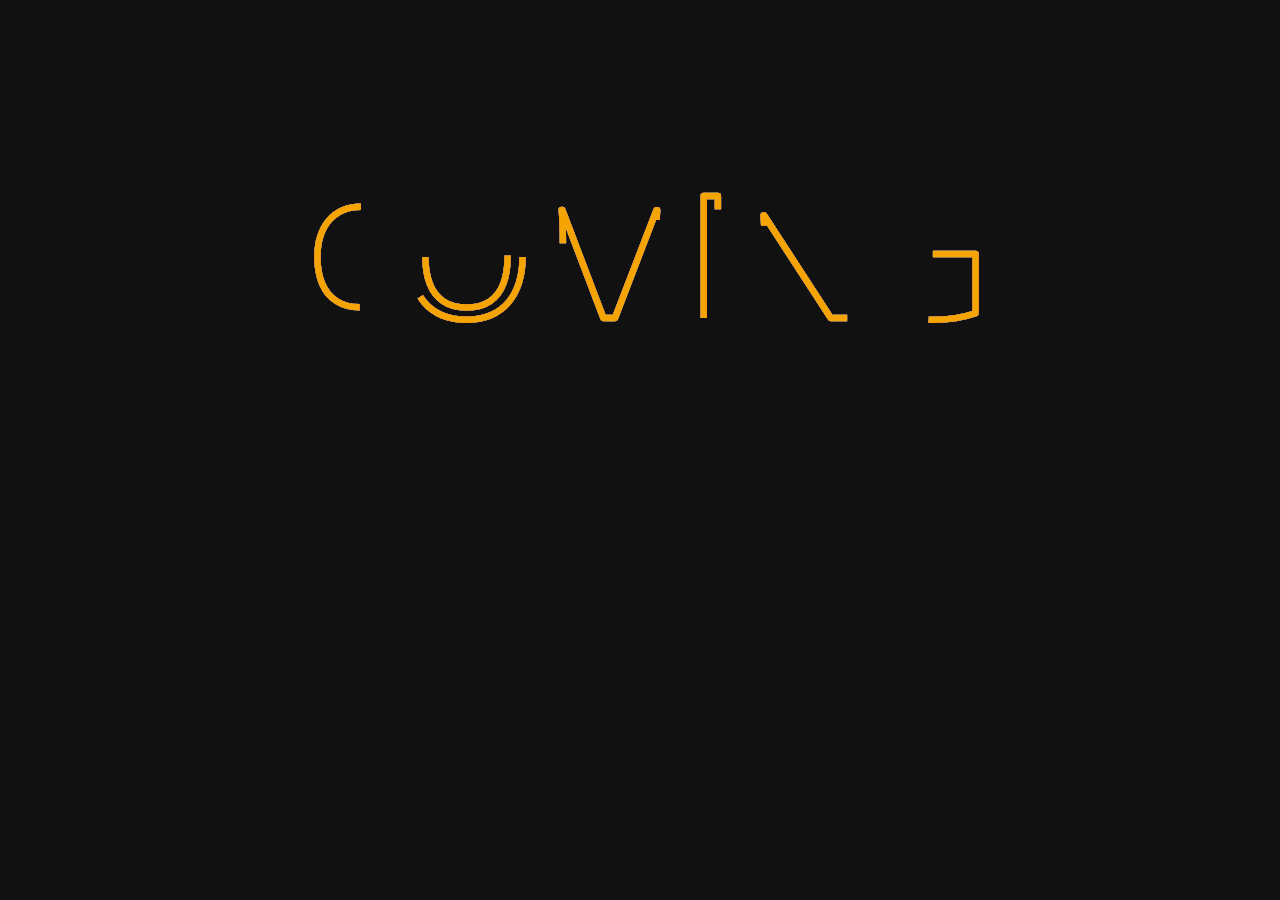
==== index.html @ 7a98ad31 "." ====
<!DOCTYPE html>
<html lang="en">

<head>
  <meta charset="UTF-8">
  <meta http-equiv="X-UA-Compatible" content="IE=edge">
  <meta name="viewport" content="width=device-width, initial-scale=1.0">
  <title>Mileage May Vary</title>
  <link rel="stylesheet" href="app.css">
</head>

<body>
  <svg viewBox="0 0 600 300">
    <!-- Symbol-->
    <symbol id="s-text">
      <text text-anchor="middle" x="50%" y="20%" dy=".35em">Coming</text>
    </symbol>
    <symbol id="s-text">
      <text text-anchor="middle" x="50%" y="20%" dy=".35em">Soon</text>
    </symbol>
    <!-- Duplicate symbols-->
    <use class="text" xlink:href="#s-text"></use>
    <use class="text" xlink:href="#s-text"></use>
    <use class="text" xlink:href="#s-text"></use>
    <use class="text" xlink:href="#s-text"></use>
    <use class="text" xlink:href="#s-text"></use>
  </svg>
</body>

</html>
---- app.css ----
/* Main styles */
@import url(https://fonts.googleapis.com/css?family=Open+Sans:800);
.text {
  fill: none;
  stroke-width: 3;
  stroke-linejoin: round;
  stroke-dasharray: 70 330;
  stroke-dashoffset: 0;
  -webkit-animation: stroke 6s infinite linear;
  animation: stroke 6s infinite linear;
}
.text:nth-child(5n+1) {
  stroke: #F2385A;
  -webkit-animation-delay: -1.2s;
  animation-delay: -1.2s;
}
.text:nth-child(5n+2) {
  stroke: #F5A503;
  -webkit-animation-delay: -2.4s;
  animation-delay: -2.4s;
}
.text:nth-child(5n+3) {
  stroke: #E9F1DF;
  -webkit-animation-delay: -3.6s;
  animation-delay: -3.6s;
}
.text:nth-child(5n+4) {
  stroke: #56D9CD;
  -webkit-animation-delay: -4.8s;
  animation-delay: -4.8s;
}
.text:nth-child(5n+5) {
  stroke: #3AA1BF;
  -webkit-animation-delay: -6s;
  animation-delay: -6s;
}

@-webkit-keyframes stroke {
  100% {
    stroke-dashoffset: -400;
  }
}
@keyframes stroke {
  100% {
    stroke-dashoffset: -400;
  }
}
/* Other styles */
html, body {
  height: 100%;
}

body {
  background: #111;
  background-size: 0.2em 100%;
  font: 5em/1 Open Sans, Impact;
  text-transform: uppercase;
  margin: 0;
}

svg {
  position: absolute;
  width: 100%;
  height: 100%;
}
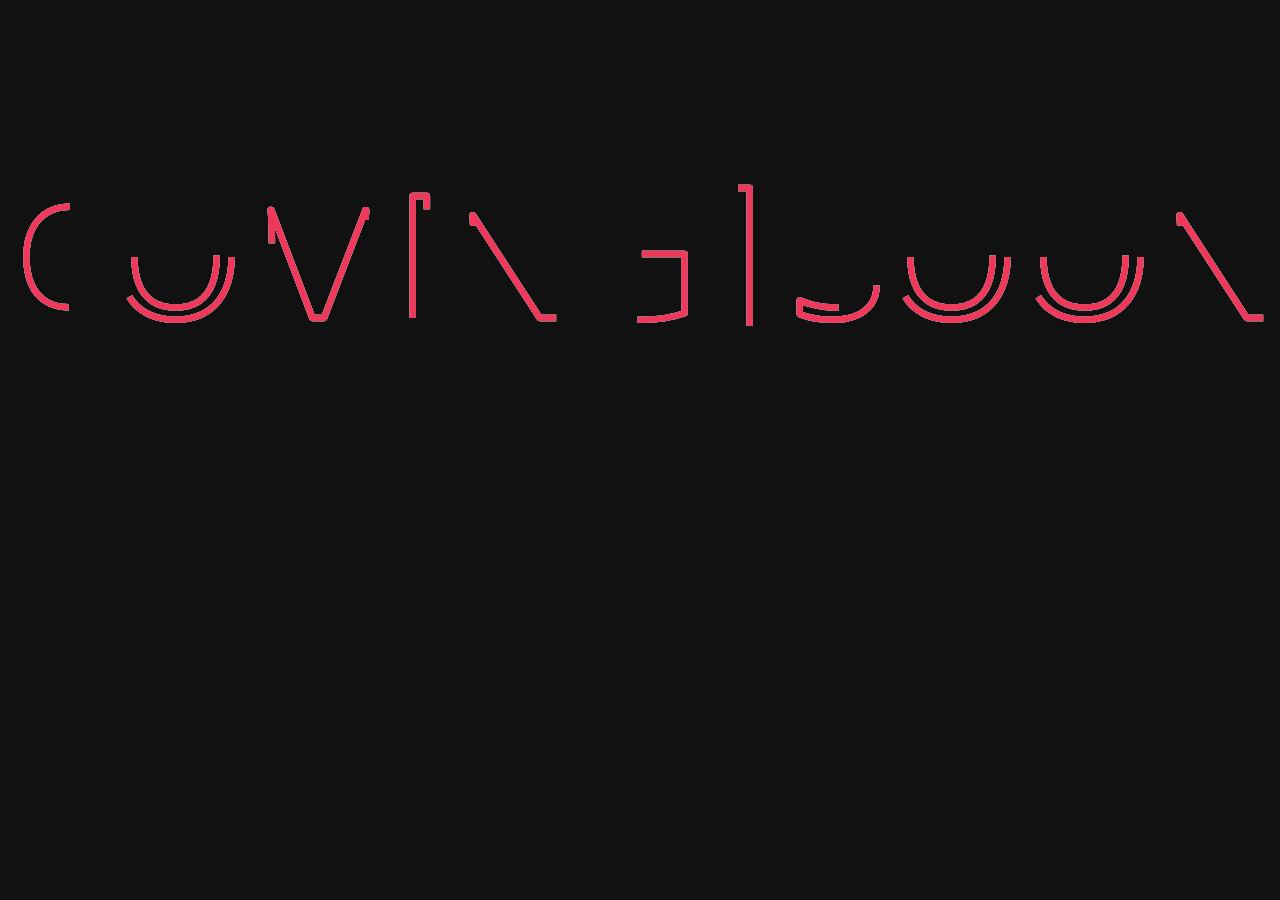
==== commit 340a5675: "." ====
--- a/index.html
+++ b/index.html
@@ -13,10 +13,7 @@
   <svg viewBox="0 0 600 300">
     <!-- Symbol-->
     <symbol id="s-text">
-      <text text-anchor="middle" x="50%" y="20%" dy=".35em">Coming</text>
-    </symbol>
-    <symbol id="s-text">
-      <text text-anchor="middle" x="50%" y="20%" dy=".35em">Soon</text>
+      <text text-anchor="middle" x="50%" y="20%" dy=".35em">Coming|Soon</text>
     </symbol>
     <!-- Duplicate symbols-->
     <use class="text" xlink:href="#s-text"></use>
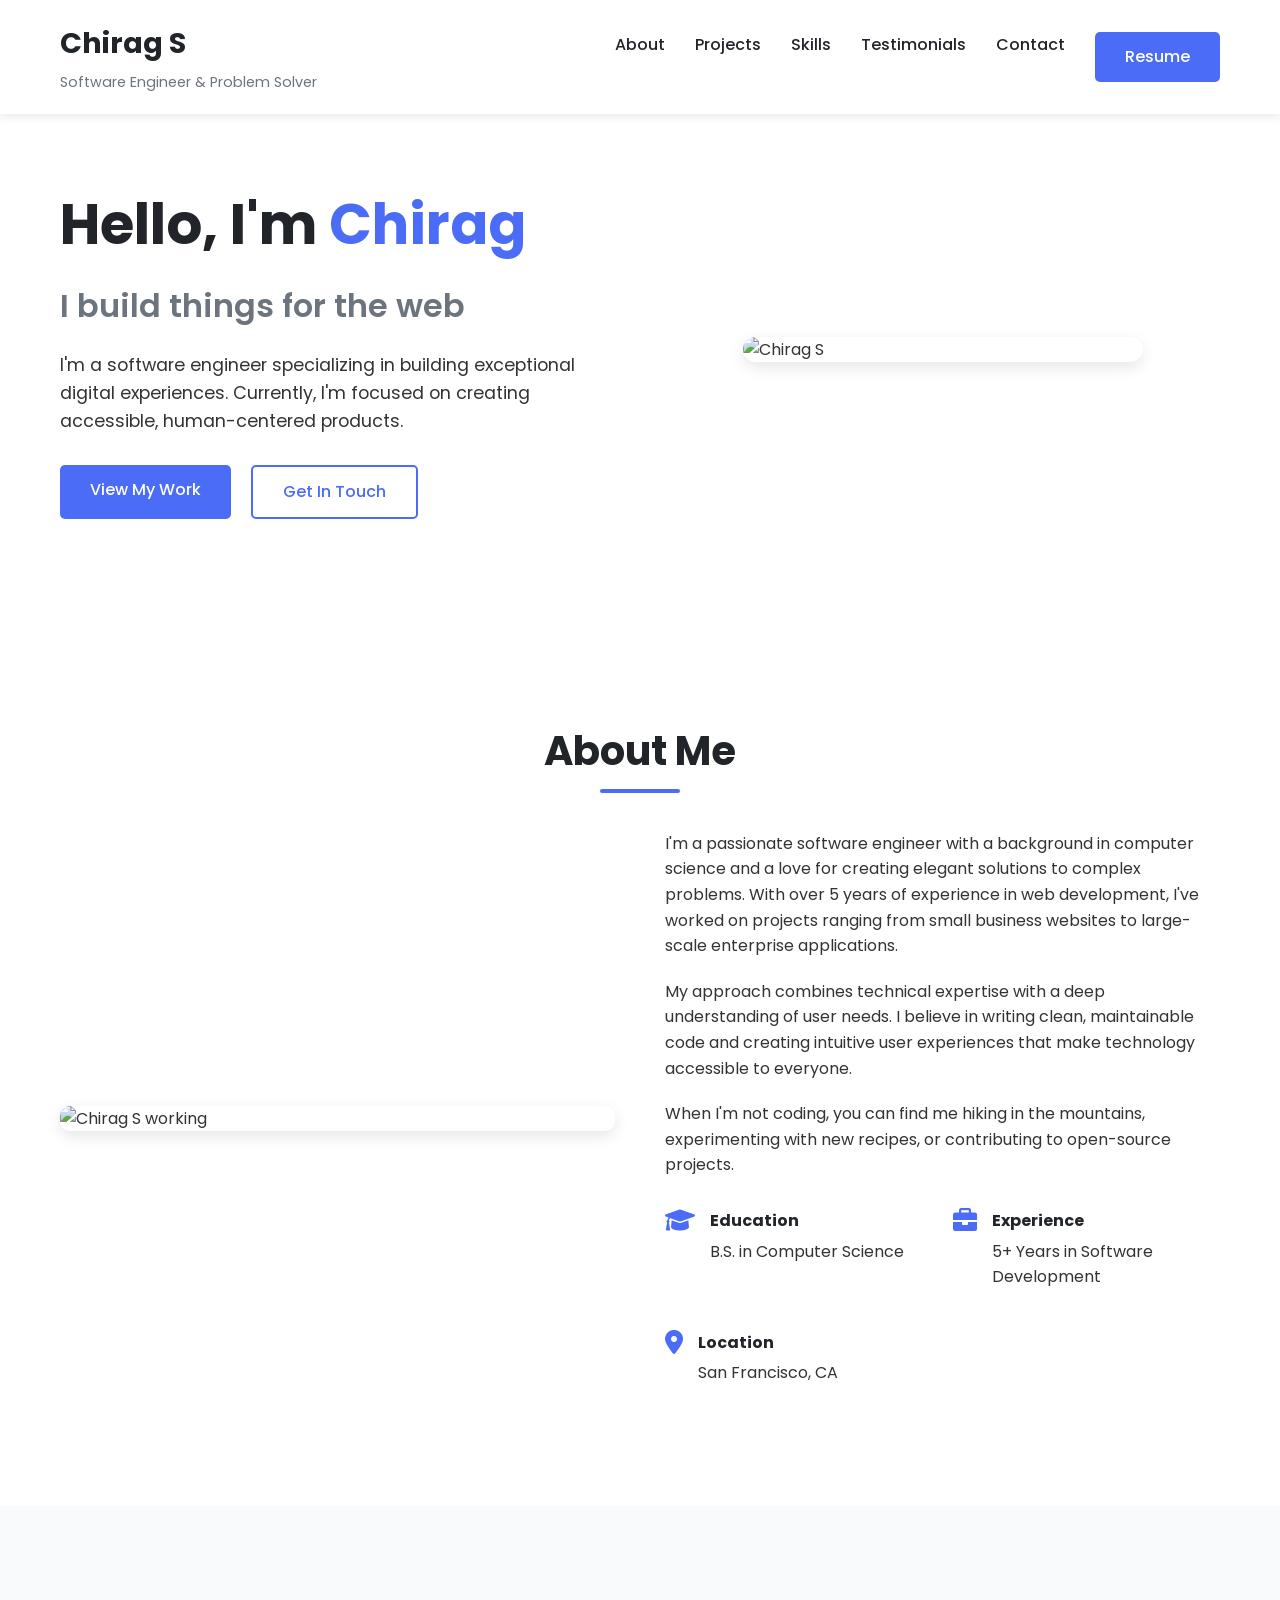
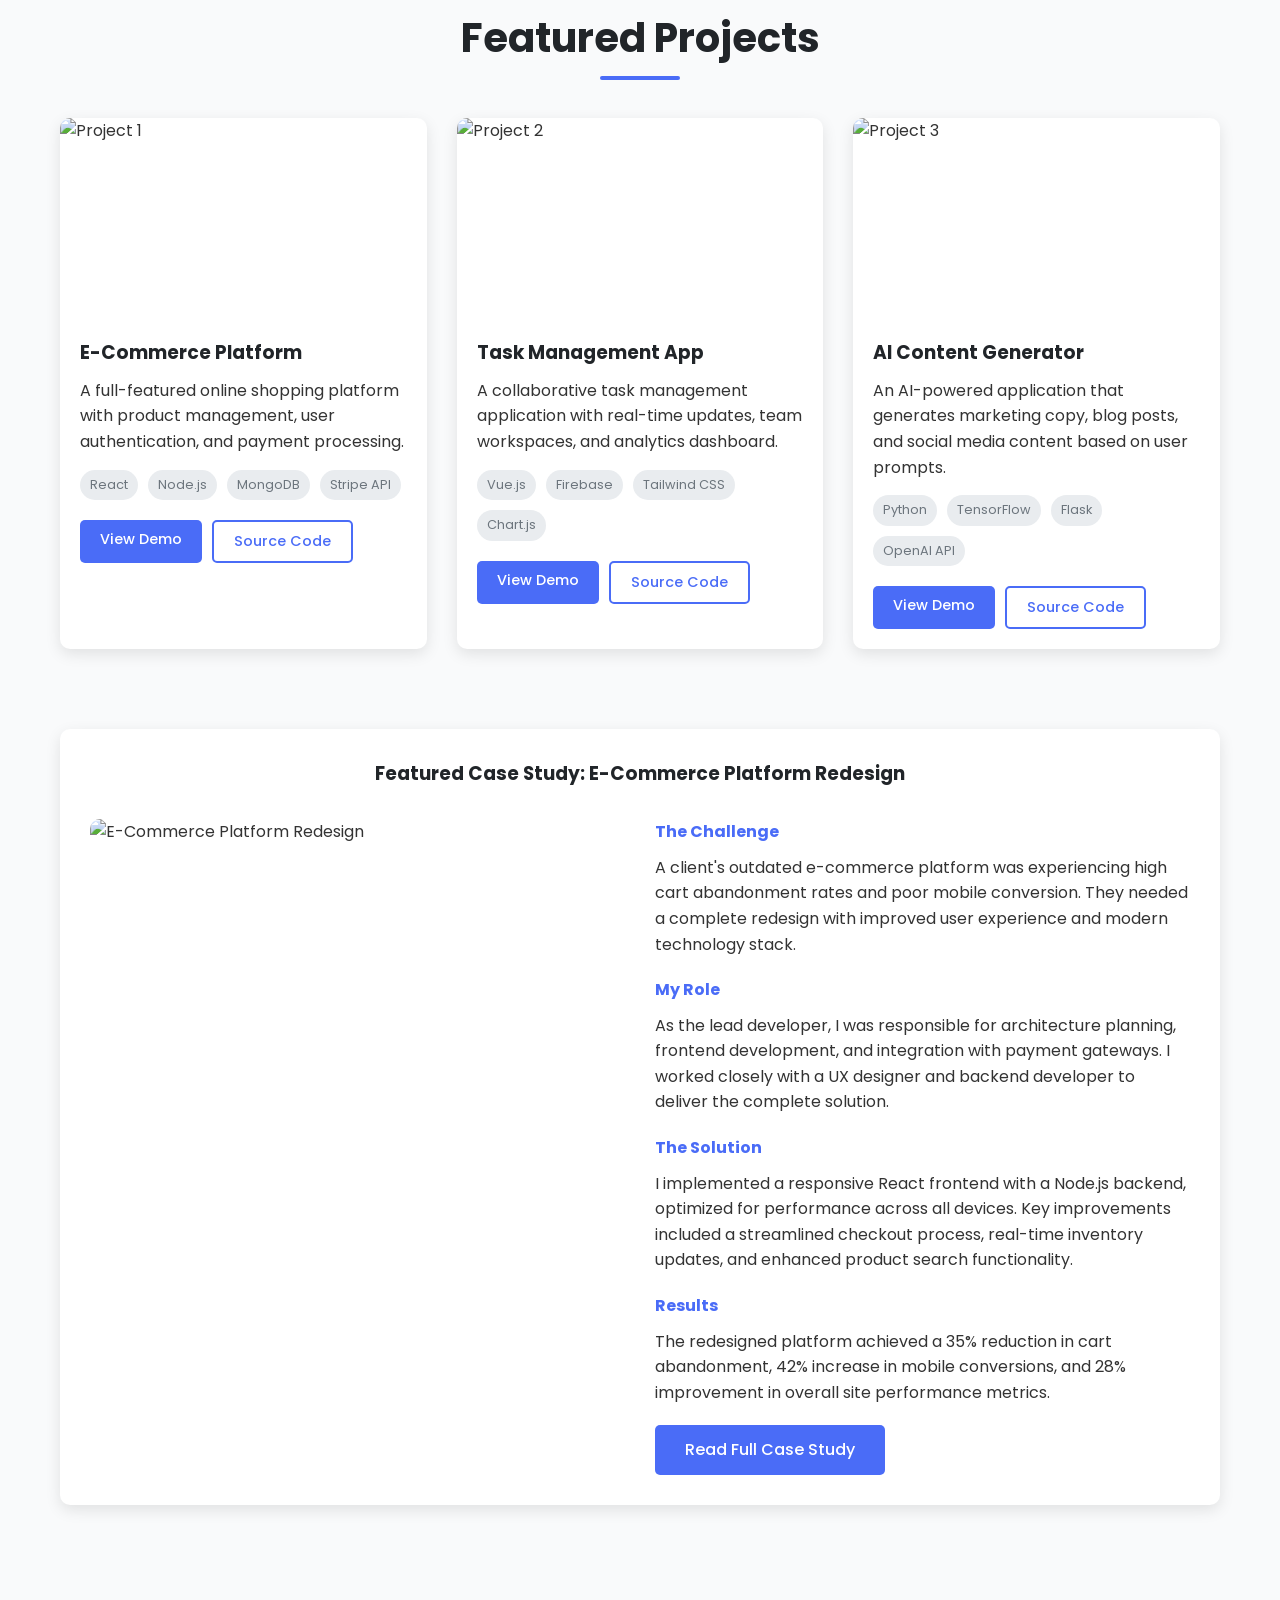
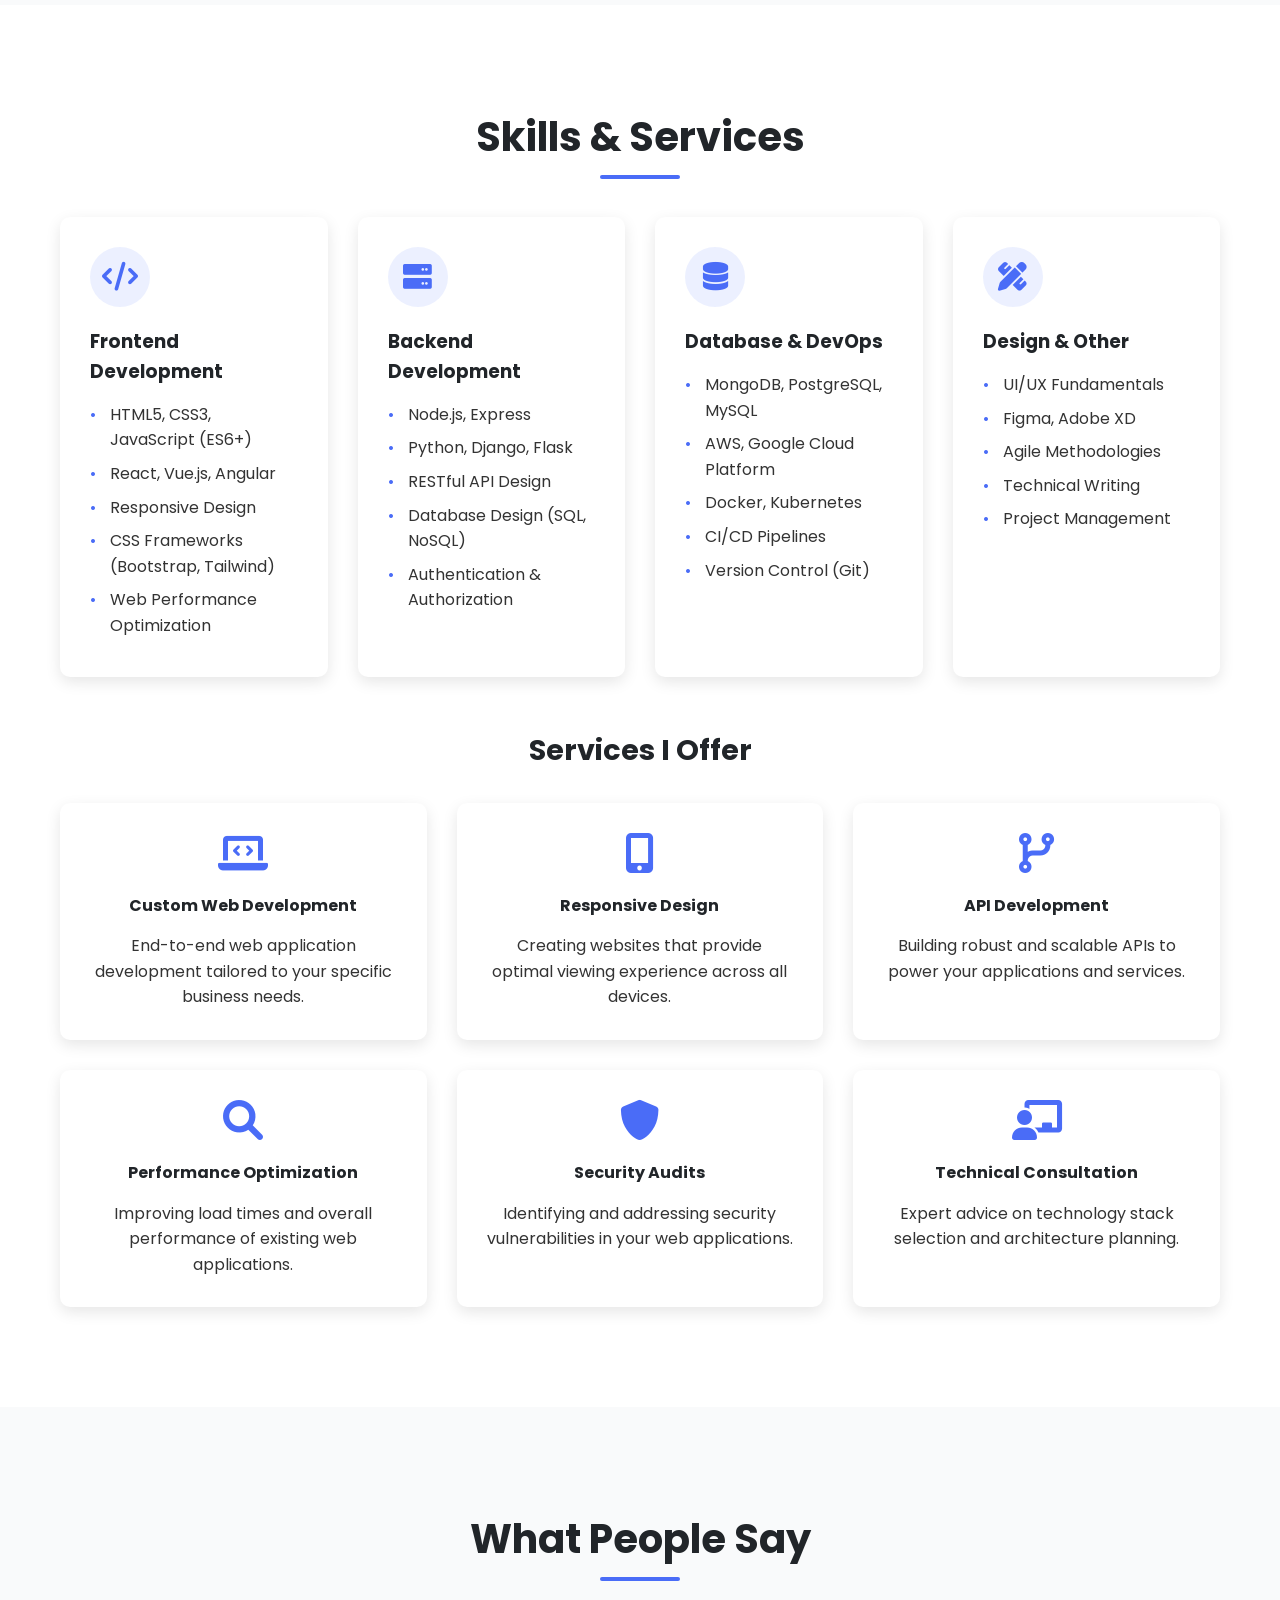
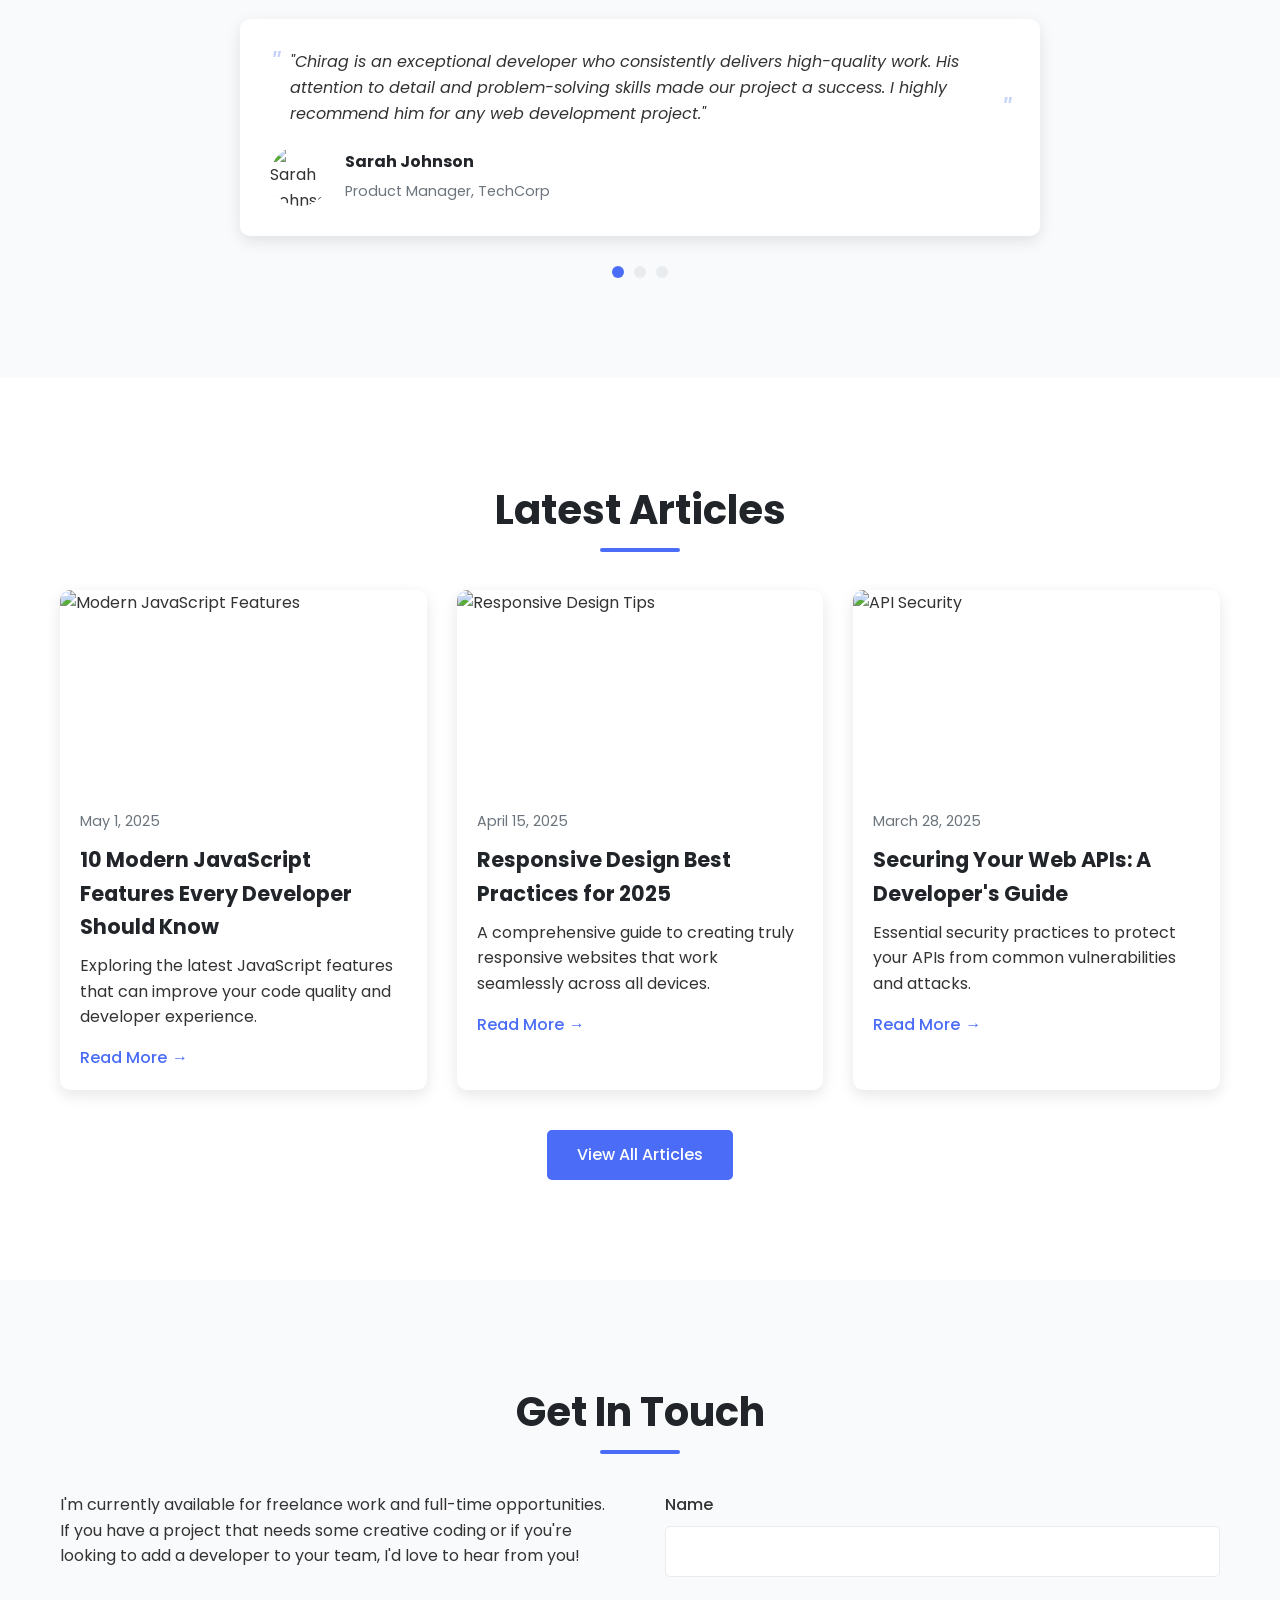
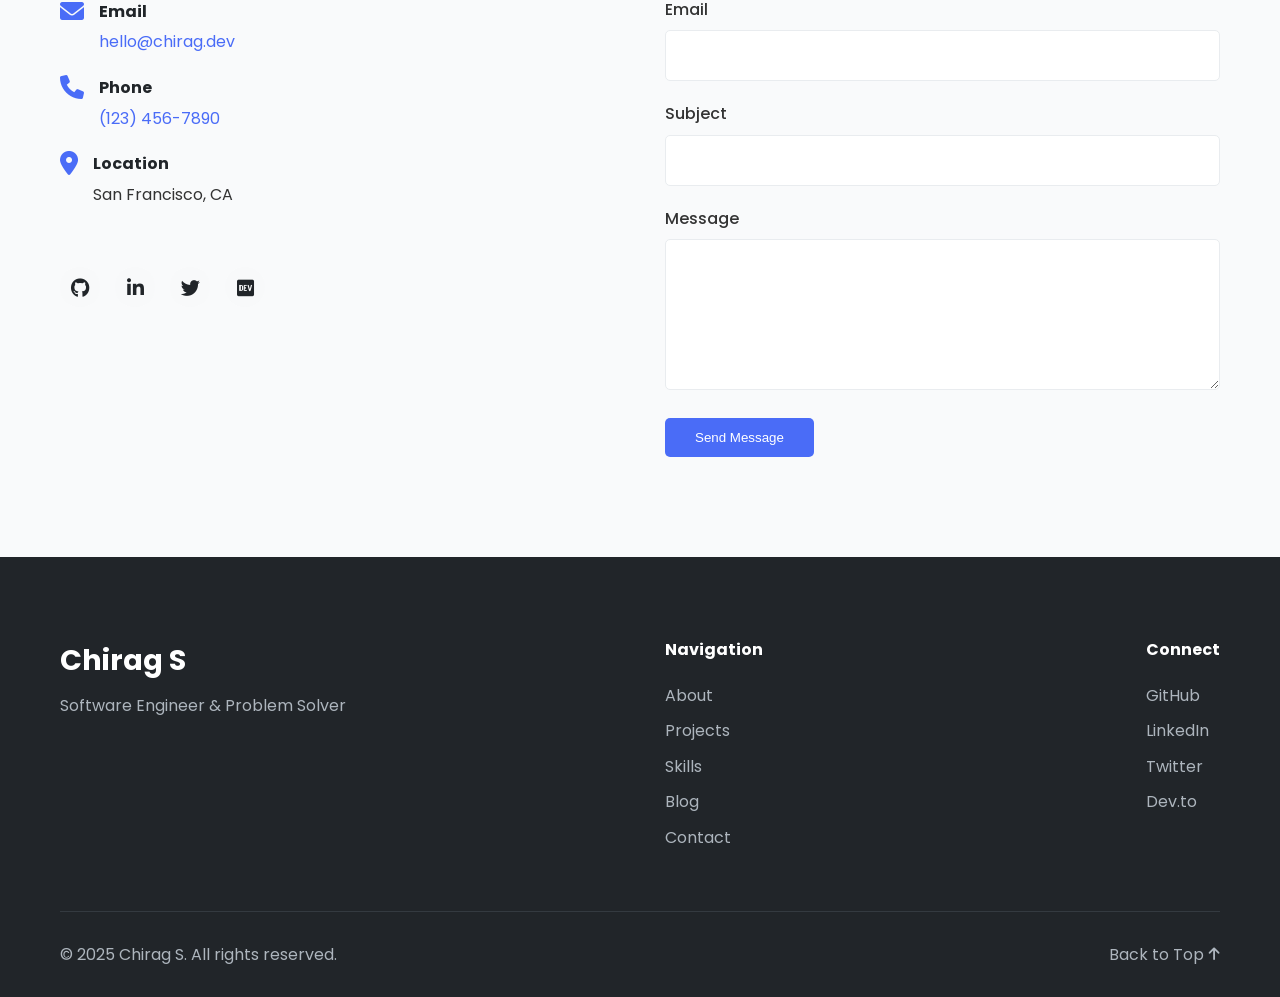
==== commit 6534b90e: "Create portfolio website for Chirag S with all required elements" ====
--- a/index.html
+++ b/index.html
@@ -1,27 +1,514 @@
 <!DOCTYPE html>
 <html lang="en">
-
 <head>
-  <meta charset="UTF-8">
-  <meta http-equiv="X-UA-Compatible" content="IE=edge">
-  <meta name="viewport" content="width=device-width, initial-scale=1.0">
-  <title>Mileage May Vary</title>
-  <link rel="stylesheet" href="app.css">
+    <meta charset="UTF-8">
+    <meta name="viewport" content="width=device-width, initial-scale=1.0">
+    <title>Chirag S | Portfolio</title>
+    <link rel="stylesheet" href="css/style.css">
+    <link rel="stylesheet" href="https://cdnjs.cloudflare.com/ajax/libs/font-awesome/6.0.0/css/all.min.css">
+    <link rel="preconnect" href="https://fonts.googleapis.com">
+    <link rel="preconnect" href="https://fonts.gstatic.com" crossorigin>
+    <link href="https://fonts.googleapis.com/css2?family=Poppins:wght@300;400;500;600;700&display=swap" rel="stylesheet">
 </head>
-
 <body>
-  <svg viewBox="0 0 600 300">
-    <!-- Symbol-->
-    <symbol id="s-text">
-      <text text-anchor="middle" x="50%" y="20%" dy=".35em">Coming|Soon</text>
-    </symbol>
-    <!-- Duplicate symbols-->
-    <use class="text" xlink:href="#s-text"></use>
-    <use class="text" xlink:href="#s-text"></use>
-    <use class="text" xlink:href="#s-text"></use>
-    <use class="text" xlink:href="#s-text"></use>
-    <use class="text" xlink:href="#s-text"></use>
-  </svg>
+    <!-- Header -->
+    <header id="header">
+        <div class="container">
+            <div class="logo">
+                <h1>Chirag S</h1>
+                <p class="tagline">Software Engineer & Problem Solver</p>
+            </div>
+            <nav>
+                <ul>
+                    <li><a href="#about">About</a></li>
+                    <li><a href="#projects">Projects</a></li>
+                    <li><a href="#skills">Skills</a></li>
+                    <li><a href="#testimonials">Testimonials</a></li>
+                    <li><a href="#contact">Contact</a></li>
+                    <li><a href="resume.pdf" class="btn" target="_blank">Resume</a></li>
+                </ul>
+                <div class="hamburger">
+                    <span></span>
+                    <span></span>
+                    <span></span>
+                </div>
+            </nav>
+        </div>
+    </header>
+
+    <!-- Hero Section -->
+    <section id="hero">
+        <div class="container">
+            <div class="hero-content">
+                <div class="hero-text">
+                    <h1>Hello, I'm <span>Chirag</span></h1>
+                    <h2>I build things for the web</h2>
+                    <p>I'm a software engineer specializing in building exceptional digital experiences. Currently, I'm focused on creating accessible, human-centered products.</p>
+                    <div class="cta-buttons">
+                        <a href="#projects" class="btn primary">View My Work</a>
+                        <a href="#contact" class="btn secondary">Get In Touch</a>
+                    </div>
+                </div>
+                <div class="hero-image">
+                    <img src="images/profile.jpg" alt="Chirag S">
+                </div>
+            </div>
+        </div>
+    </section>
+
+    <!-- About Section -->
+    <section id="about">
+        <div class="container">
+            <h2 class="section-title">About Me</h2>
+            <div class="about-content">
+                <div class="about-image">
+                    <img src="images/about.jpg" alt="Chirag S working">
+                </div>
+                <div class="about-text">
+                    <p>I'm a passionate software engineer with a background in computer science and a love for creating elegant solutions to complex problems. With over 5 years of experience in web development, I've worked on projects ranging from small business websites to large-scale enterprise applications.</p>
+                    <p>My approach combines technical expertise with a deep understanding of user needs. I believe in writing clean, maintainable code and creating intuitive user experiences that make technology accessible to everyone.</p>
+                    <p>When I'm not coding, you can find me hiking in the mountains, experimenting with new recipes, or contributing to open-source projects.</p>
+                    <div class="about-details">
+                        <div class="detail">
+                            <i class="fas fa-graduation-cap"></i>
+                            <div>
+                                <h4>Education</h4>
+                                <p>B.S. in Computer Science</p>
+                            </div>
+                        </div>
+                        <div class="detail">
+                            <i class="fas fa-briefcase"></i>
+                            <div>
+                                <h4>Experience</h4>
+                                <p>5+ Years in Software Development</p>
+                            </div>
+                        </div>
+                        <div class="detail">
+                            <i class="fas fa-map-marker-alt"></i>
+                            <div>
+                                <h4>Location</h4>
+                                <p>San Francisco, CA</p>
+                            </div>
+                        </div>
+                    </div>
+                </div>
+            </div>
+        </div>
+    </section>
+
+    <!-- Projects Section -->
+    <section id="projects">
+        <div class="container">
+            <h2 class="section-title">Featured Projects</h2>
+            <div class="projects-grid">
+                <!-- Project 1 -->
+                <div class="project-card">
+                    <div class="project-image">
+                        <img src="images/project1.jpg" alt="Project 1">
+                    </div>
+                    <div class="project-content">
+                        <h3>E-Commerce Platform</h3>
+                        <p>A full-featured online shopping platform with product management, user authentication, and payment processing.</p>
+                        <div class="project-tech">
+                            <span>React</span>
+                            <span>Node.js</span>
+                            <span>MongoDB</span>
+                            <span>Stripe API</span>
+                        </div>
+                        <div class="project-links">
+                            <a href="#" class="btn small">View Demo</a>
+                            <a href="#" class="btn small secondary">Source Code</a>
+                        </div>
+                    </div>
+                </div>
+                
+                <!-- Project 2 -->
+                <div class="project-card">
+                    <div class="project-image">
+                        <img src="images/project2.jpg" alt="Project 2">
+                    </div>
+                    <div class="project-content">
+                        <h3>Task Management App</h3>
+                        <p>A collaborative task management application with real-time updates, team workspaces, and analytics dashboard.</p>
+                        <div class="project-tech">
+                            <span>Vue.js</span>
+                            <span>Firebase</span>
+                            <span>Tailwind CSS</span>
+                            <span>Chart.js</span>
+                        </div>
+                        <div class="project-links">
+                            <a href="#" class="btn small">View Demo</a>
+                            <a href="#" class="btn small secondary">Source Code</a>
+                        </div>
+                    </div>
+                </div>
+                
+                <!-- Project 3 -->
+                <div class="project-card">
+                    <div class="project-image">
+                        <img src="images/project3.jpg" alt="Project 3">
+                    </div>
+                    <div class="project-content">
+                        <h3>AI Content Generator</h3>
+                        <p>An AI-powered application that generates marketing copy, blog posts, and social media content based on user prompts.</p>
+                        <div class="project-tech">
+                            <span>Python</span>
+                            <span>TensorFlow</span>
+                            <span>Flask</span>
+                            <span>OpenAI API</span>
+                        </div>
+                        <div class="project-links">
+                            <a href="#" class="btn small">View Demo</a>
+                            <a href="#" class="btn small secondary">Source Code</a>
+                        </div>
+                    </div>
+                </div>
+            </div>
+            
+            <!-- Case Study -->
+            <div class="case-study">
+                <h3>Featured Case Study: E-Commerce Platform Redesign</h3>
+                <div class="case-study-content">
+                    <div class="case-study-image">
+                        <img src="images/case-study.jpg" alt="E-Commerce Platform Redesign">
+                    </div>
+                    <div class="case-study-text">
+                        <h4>The Challenge</h4>
+                        <p>A client's outdated e-commerce platform was experiencing high cart abandonment rates and poor mobile conversion. They needed a complete redesign with improved user experience and modern technology stack.</p>
+                        
+                        <h4>My Role</h4>
+                        <p>As the lead developer, I was responsible for architecture planning, frontend development, and integration with payment gateways. I worked closely with a UX designer and backend developer to deliver the complete solution.</p>
+                        
+                        <h4>The Solution</h4>
+                        <p>I implemented a responsive React frontend with a Node.js backend, optimized for performance across all devices. Key improvements included a streamlined checkout process, real-time inventory updates, and enhanced product search functionality.</p>
+                        
+                        <h4>Results</h4>
+                        <p>The redesigned platform achieved a 35% reduction in cart abandonment, 42% increase in mobile conversions, and 28% improvement in overall site performance metrics.</p>
+                        
+                        <a href="#" class="btn">Read Full Case Study</a>
+                    </div>
+                </div>
+            </div>
+        </div>
+    </section>
+
+    <!-- Skills Section -->
+    <section id="skills">
+        <div class="container">
+            <h2 class="section-title">Skills & Services</h2>
+            <div class="skills-content">
+                <div class="skills-categories">
+                    <div class="skill-category">
+                        <div class="category-icon">
+                            <i class="fas fa-code"></i>
+                        </div>
+                        <h3>Frontend Development</h3>
+                        <ul>
+                            <li>HTML5, CSS3, JavaScript (ES6+)</li>
+                            <li>React, Vue.js, Angular</li>
+                            <li>Responsive Design</li>
+                            <li>CSS Frameworks (Bootstrap, Tailwind)</li>
+                            <li>Web Performance Optimization</li>
+                        </ul>
+                    </div>
+                    
+                    <div class="skill-category">
+                        <div class="category-icon">
+                            <i class="fas fa-server"></i>
+                        </div>
+                        <h3>Backend Development</h3>
+                        <ul>
+                            <li>Node.js, Express</li>
+                            <li>Python, Django, Flask</li>
+                            <li>RESTful API Design</li>
+                            <li>Database Design (SQL, NoSQL)</li>
+                            <li>Authentication & Authorization</li>
+                        </ul>
+                    </div>
+                    
+                    <div class="skill-category">
+                        <div class="category-icon">
+                            <i class="fas fa-database"></i>
+                        </div>
+                        <h3>Database & DevOps</h3>
+                        <ul>
+                            <li>MongoDB, PostgreSQL, MySQL</li>
+                            <li>AWS, Google Cloud Platform</li>
+                            <li>Docker, Kubernetes</li>
+                            <li>CI/CD Pipelines</li>
+                            <li>Version Control (Git)</li>
+                        </ul>
+                    </div>
+                    
+                    <div class="skill-category">
+                        <div class="category-icon">
+                            <i class="fas fa-pencil-ruler"></i>
+                        </div>
+                        <h3>Design & Other</h3>
+                        <ul>
+                            <li>UI/UX Fundamentals</li>
+                            <li>Figma, Adobe XD</li>
+                            <li>Agile Methodologies</li>
+                            <li>Technical Writing</li>
+                            <li>Project Management</li>
+                        </ul>
+                    </div>
+                </div>
+                
+                <div class="services">
+                    <h3>Services I Offer</h3>
+                    <div class="services-grid">
+                        <div class="service">
+                            <i class="fas fa-laptop-code"></i>
+                            <h4>Custom Web Development</h4>
+                            <p>End-to-end web application development tailored to your specific business needs.</p>
+                        </div>
+                        
+                        <div class="service">
+                            <i class="fas fa-mobile-alt"></i>
+                            <h4>Responsive Design</h4>
+                            <p>Creating websites that provide optimal viewing experience across all devices.</p>
+                        </div>
+                        
+                        <div class="service">
+                            <i class="fas fa-code-branch"></i>
+                            <h4>API Development</h4>
+                            <p>Building robust and scalable APIs to power your applications and services.</p>
+                        </div>
+                        
+                        <div class="service">
+                            <i class="fas fa-search"></i>
+                            <h4>Performance Optimization</h4>
+                            <p>Improving load times and overall performance of existing web applications.</p>
+                        </div>
+                        
+                        <div class="service">
+                            <i class="fas fa-shield-alt"></i>
+                            <h4>Security Audits</h4>
+                            <p>Identifying and addressing security vulnerabilities in your web applications.</p>
+                        </div>
+                        
+                        <div class="service">
+                            <i class="fas fa-chalkboard-teacher"></i>
+                            <h4>Technical Consultation</h4>
+                            <p>Expert advice on technology stack selection and architecture planning.</p>
+                        </div>
+                    </div>
+                </div>
+            </div>
+        </div>
+    </section>
+
+    <!-- Testimonials Section -->
+    <section id="testimonials">
+        <div class="container">
+            <h2 class="section-title">What People Say</h2>
+            <div class="testimonials-slider">
+                <div class="testimonial">
+                    <div class="testimonial-content">
+                        <p>"Chirag is an exceptional developer who consistently delivers high-quality work. His attention to detail and problem-solving skills made our project a success. I highly recommend him for any web development project."</p>
+                    </div>
+                    <div class="testimonial-author">
+                        <img src="images/testimonial1.jpg" alt="Sarah Johnson">
+                        <div>
+                            <h4>Sarah Johnson</h4>
+                            <p>Product Manager, TechCorp</p>
+                        </div>
+                    </div>
+                </div>
+                
+                <div class="testimonial">
+                    <div class="testimonial-content">
+                        <p>"Working with Chirag was a pleasure. He not only delivered exactly what we needed but also suggested improvements we hadn't considered. His technical expertise and communication skills are top-notch."</p>
+                    </div>
+                    <div class="testimonial-author">
+                        <img src="images/testimonial2.jpg" alt="Michael Chen">
+                        <div>
+                            <h4>Michael Chen</h4>
+                            <p>CTO, StartupX</p>
+                        </div>
+                    </div>
+                </div>
+                
+                <div class="testimonial">
+                    <div class="testimonial-content">
+                        <p>"Chirag transformed our outdated website into a modern, responsive platform that our customers love. He was professional, responsive, and delivered the project ahead of schedule. We'll definitely work with him again."</p>
+                    </div>
+                    <div class="testimonial-author">
+                        <img src="images/testimonial3.jpg" alt="Emily Rodriguez">
+                        <div>
+                            <h4>Emily Rodriguez</h4>
+                            <p>Marketing Director, GrowthBiz</p>
+                        </div>
+                    </div>
+                </div>
+            </div>
+            <div class="testimonial-dots">
+                <span class="dot active"></span>
+                <span class="dot"></span>
+                <span class="dot"></span>
+            </div>
+        </div>
+    </section>
+
+    <!-- Blog Section -->
+    <section id="blog">
+        <div class="container">
+            <h2 class="section-title">Latest Articles</h2>
+            <div class="blog-grid">
+                <div class="blog-card">
+                    <div class="blog-image">
+                        <img src="images/blog1.jpg" alt="Modern JavaScript Features">
+                    </div>
+                    <div class="blog-content">
+                        <div class="blog-date">May 1, 2025</div>
+                        <h3>10 Modern JavaScript Features Every Developer Should Know</h3>
+                        <p>Exploring the latest JavaScript features that can improve your code quality and developer experience.</p>
+                        <a href="#" class="read-more">Read More</a>
+                    </div>
+                </div>
+                
+                <div class="blog-card">
+                    <div class="blog-image">
+                        <img src="images/blog2.jpg" alt="Responsive Design Tips">
+                    </div>
+                    <div class="blog-content">
+                        <div class="blog-date">April 15, 2025</div>
+                        <h3>Responsive Design Best Practices for 2025</h3>
+                        <p>A comprehensive guide to creating truly responsive websites that work seamlessly across all devices.</p>
+                        <a href="#" class="read-more">Read More</a>
+                    </div>
+                </div>
+                
+                <div class="blog-card">
+                    <div class="blog-image">
+                        <img src="images/blog3.jpg" alt="API Security">
+                    </div>
+                    <div class="blog-content">
+                        <div class="blog-date">March 28, 2025</div>
+                        <h3>Securing Your Web APIs: A Developer's Guide</h3>
+                        <p>Essential security practices to protect your APIs from common vulnerabilities and attacks.</p>
+                        <a href="#" class="read-more">Read More</a>
+                    </div>
+                </div>
+            </div>
+            <div class="blog-cta">
+                <a href="#" class="btn">View All Articles</a>
+            </div>
+        </div>
+    </section>
+
+    <!-- Contact Section -->
+    <section id="contact">
+        <div class="container">
+            <h2 class="section-title">Get In Touch</h2>
+            <div class="contact-content">
+                <div class="contact-info">
+                    <p>I'm currently available for freelance work and full-time opportunities. If you have a project that needs some creative coding or if you're looking to add a developer to your team, I'd love to hear from you!</p>
+                    
+                    <div class="contact-methods">
+                        <div class="contact-method">
+                            <i class="fas fa-envelope"></i>
+                            <div>
+                                <h4>Email</h4>
+                                <a href="mailto:hello@chirag.dev">hello@chirag.dev</a>
+                            </div>
+                        </div>
+                        
+                        <div class="contact-method">
+                            <i class="fas fa-phone"></i>
+                            <div>
+                                <h4>Phone</h4>
+                                <a href="tel:+1234567890">(123) 456-7890</a>
+                            </div>
+                        </div>
+                        
+                        <div class="contact-method">
+                            <i class="fas fa-map-marker-alt"></i>
+                            <div>
+                                <h4>Location</h4>
+                                <p>San Francisco, CA</p>
+                            </div>
+                        </div>
+                    </div>
+                    
+                    <div class="social-links">
+                        <a href="#" target="_blank"><i class="fab fa-github"></i></a>
+                        <a href="#" target="_blank"><i class="fab fa-linkedin-in"></i></a>
+                        <a href="#" target="_blank"><i class="fab fa-twitter"></i></a>
+                        <a href="#" target="_blank"><i class="fab fa-dev"></i></a>
+                    </div>
+                </div>
+                
+                <div class="contact-form">
+                    <form id="contactForm">
+                        <div class="form-group">
+                            <label for="name">Name</label>
+                            <input type="text" id="name" name="name" required>
+                        </div>
+                        
+                        <div class="form-group">
+                            <label for="email">Email</label>
+                            <input type="email" id="email" name="email" required>
+                        </div>
+                        
+                        <div class="form-group">
+                            <label for="subject">Subject</label>
+                            <input type="text" id="subject" name="subject" required>
+                        </div>
+                        
+                        <div class="form-group">
+                            <label for="message">Message</label>
+                            <textarea id="message" name="message" rows="5" required></textarea>
+                        </div>
+                        
+                        <button type="submit" class="btn primary">Send Message</button>
+                    </form>
+                </div>
+            </div>
+        </div>
+    </section>
+
+    <!-- Footer -->
+    <footer>
+        <div class="container">
+            <div class="footer-content">
+                <div class="footer-logo">
+                    <h3>Chirag S</h3>
+                    <p>Software Engineer & Problem Solver</p>
+                </div>
+                
+                <div class="footer-links">
+                    <div class="footer-nav">
+                        <h4>Navigation</h4>
+                        <ul>
+                            <li><a href="#about">About</a></li>
+                            <li><a href="#projects">Projects</a></li>
+                            <li><a href="#skills">Skills</a></li>
+                            <li><a href="#blog">Blog</a></li>
+                            <li><a href="#contact">Contact</a></li>
+                        </ul>
+                    </div>
+                    
+                    <div class="footer-social">
+                        <h4>Connect</h4>
+                        <ul>
+                            <li><a href="#" target="_blank">GitHub</a></li>
+                            <li><a href="#" target="_blank">LinkedIn</a></li>
+                            <li><a href="#" target="_blank">Twitter</a></li>
+                            <li><a href="#" target="_blank">Dev.to</a></li>
+                        </ul>
+                    </div>
+                </div>
+            </div>
+            
+            <div class="footer-bottom">
+                <p>&copy; 2025 Chirag S. All rights reserved.</p>
+                <a href="#header" class="back-to-top">Back to Top <i class="fas fa-arrow-up"></i></a>
+            </div>
+        </div>
+    </footer>
+
+    <script src="js/script.js"></script>
 </body>
-
 </html>
--- a/css/style.css
+++ b/css/style.css
@@ -0,0 +1,945 @@
+/* Base Styles */
+:root {
+    --primary-color: #4a6cf7;
+    --secondary-color: #6c757d;
+    --accent-color: #f72585;
+    --light-color: #f8f9fa;
+    --dark-color: #212529;
+    --text-color: #333;
+    --bg-color: #ffffff;
+    --section-bg: #f9fafb;
+    --border-color: #e9ecef;
+    --shadow: 0 5px 15px rgba(0, 0, 0, 0.1);
+    --transition: all 0.3s ease;
+}
+
+* {
+    margin: 0;
+    padding: 0;
+    box-sizing: border-box;
+}
+
+html {
+    scroll-behavior: smooth;
+}
+
+body {
+    font-family: 'Poppins', sans-serif;
+    line-height: 1.6;
+    color: var(--text-color);
+    background-color: var(--bg-color);
+}
+
+a {
+    text-decoration: none;
+    color: var(--primary-color);
+    transition: var(--transition);
+}
+
+a:hover {
+    color: var(--accent-color);
+}
+
+ul {
+    list-style: none;
+}
+
+img {
+    max-width: 100%;
+    height: auto;
+    display: block;
+}
+
+.container {
+    width: 100%;
+    max-width: 1200px;
+    margin: 0 auto;
+    padding: 0 20px;
+}
+
+.section-title {
+    font-size: 2.5rem;
+    margin-bottom: 3rem;
+    text-align: center;
+    position: relative;
+    color: var(--dark-color);
+}
+
+.section-title::after {
+    content: '';
+    position: absolute;
+    bottom: -10px;
+    left: 50%;
+    transform: translateX(-50%);
+    width: 80px;
+    height: 4px;
+    background-color: var(--primary-color);
+    border-radius: 2px;
+}
+
+section {
+    padding: 100px 0;
+}
+
+section:nth-child(even) {
+    background-color: var(--section-bg);
+}
+
+.btn {
+    display: inline-block;
+    padding: 12px 30px;
+    background-color: var(--primary-color);
+    color: white;
+    border-radius: 5px;
+    font-weight: 500;
+    transition: var(--transition);
+    border: none;
+    cursor: pointer;
+    text-align: center;
+}
+
+.btn:hover {
+    background-color: #3a5bd9;
+    color: white;
+    transform: translateY(-3px);
+    box-shadow: var(--shadow);
+}
+
+.btn.secondary {
+    background-color: transparent;
+    border: 2px solid var(--primary-color);
+    color: var(--primary-color);
+}
+
+.btn.secondary:hover {
+    background-color: var(--primary-color);
+    color: white;
+}
+
+.btn.small {
+    padding: 8px 20px;
+    font-size: 0.9rem;
+}
+
+/* Header Styles */
+header {
+    position: fixed;
+    top: 0;
+    left: 0;
+    width: 100%;
+    background-color: rgba(255, 255, 255, 0.95);
+    box-shadow: 0 2px 10px rgba(0, 0, 0, 0.1);
+    z-index: 1000;
+    transition: var(--transition);
+}
+
+header.scrolled {
+    padding: 15px 0;
+    background-color: rgba(255, 255, 255, 0.98);
+}
+
+header .container {
+    display: flex;
+    justify-content: space-between;
+    align-items: center;
+    padding: 20px;
+}
+
+.logo h1 {
+    font-size: 1.8rem;
+    font-weight: 700;
+    color: var(--dark-color);
+    margin: 0;
+}
+
+.tagline {
+    font-size: 0.9rem;
+    color: var(--secondary-color);
+    margin-top: 5px;
+}
+
+nav ul {
+    display: flex;
+    gap: 30px;
+}
+
+nav ul li a {
+    color: var(--dark-color);
+    font-weight: 500;
+    position: relative;
+}
+
+nav ul li a::after {
+    content: '';
+    position: absolute;
+    bottom: -5px;
+    left: 0;
+    width: 0;
+    height: 2px;
+    background-color: var(--primary-color);
+    transition: var(--transition);
+}
+
+nav ul li a:hover::after {
+    width: 100%;
+}
+
+.hamburger {
+    display: none;
+    flex-direction: column;
+    cursor: pointer;
+}
+
+.hamburger span {
+    width: 30px;
+    height: 3px;
+    background-color: var(--dark-color);
+    margin: 3px 0;
+    transition: var(--transition);
+}
+
+/* Hero Section */
+#hero {
+    padding: 180px 0 100px;
+    background-color: var(--bg-color);
+    position: relative;
+    overflow: hidden;
+}
+
+.hero-content {
+    display: flex;
+    align-items: center;
+    gap: 50px;
+}
+
+.hero-text {
+    flex: 1;
+}
+
+.hero-text h1 {
+    font-size: 3.5rem;
+    font-weight: 700;
+    margin-bottom: 10px;
+    color: var(--dark-color);
+}
+
+.hero-text h1 span {
+    color: var(--primary-color);
+}
+
+.hero-text h2 {
+    font-size: 2rem;
+    font-weight: 600;
+    margin-bottom: 20px;
+    color: var(--secondary-color);
+}
+
+.hero-text p {
+    font-size: 1.1rem;
+    margin-bottom: 30px;
+    color: var(--text-color);
+    max-width: 600px;
+}
+
+.cta-buttons {
+    display: flex;
+    gap: 20px;
+}
+
+.hero-image {
+    flex: 1;
+    position: relative;
+}
+
+.hero-image img {
+    width: 100%;
+    max-width: 400px;
+    border-radius: 20px;
+    box-shadow: var(--shadow);
+    margin: 0 auto;
+}
+
+/* About Section */
+.about-content {
+    display: flex;
+    gap: 50px;
+    align-items: center;
+}
+
+.about-image {
+    flex: 1;
+}
+
+.about-image img {
+    border-radius: 10px;
+    box-shadow: var(--shadow);
+}
+
+.about-text {
+    flex: 1;
+}
+
+.about-text p {
+    margin-bottom: 20px;
+}
+
+.about-details {
+    display: grid;
+    grid-template-columns: repeat(auto-fit, minmax(200px, 1fr));
+    gap: 20px;
+    margin-top: 30px;
+}
+
+.detail {
+    display: flex;
+    align-items: flex-start;
+    gap: 15px;
+}
+
+.detail i {
+    font-size: 1.5rem;
+    color: var(--primary-color);
+}
+
+.detail h4 {
+    margin-bottom: 5px;
+    color: var(--dark-color);
+}
+
+/* Projects Section */
+.projects-grid {
+    display: grid;
+    grid-template-columns: repeat(auto-fit, minmax(350px, 1fr));
+    gap: 30px;
+    margin-bottom: 50px;
+}
+
+.project-card {
+    background-color: white;
+    border-radius: 10px;
+    overflow: hidden;
+    box-shadow: var(--shadow);
+    transition: var(--transition);
+}
+
+.project-card:hover {
+    transform: translateY(-10px);
+    box-shadow: 0 15px 30px rgba(0, 0, 0, 0.15);
+}
+
+.project-image {
+    height: 200px;
+    overflow: hidden;
+}
+
+.project-image img {
+    width: 100%;
+    height: 100%;
+    object-fit: cover;
+    transition: var(--transition);
+}
+
+.project-card:hover .project-image img {
+    transform: scale(1.05);
+}
+
+.project-content {
+    padding: 20px;
+}
+
+.project-content h3 {
+    margin-bottom: 10px;
+    color: var(--dark-color);
+}
+
+.project-tech {
+    display: flex;
+    flex-wrap: wrap;
+    gap: 10px;
+    margin: 15px 0;
+}
+
+.project-tech span {
+    background-color: #e9ecef;
+    padding: 5px 10px;
+    border-radius: 20px;
+    font-size: 0.8rem;
+    color: var(--secondary-color);
+}
+
+.project-links {
+    display: flex;
+    gap: 10px;
+    margin-top: 20px;
+}
+
+/* Case Study */
+.case-study {
+    margin-top: 80px;
+    background-color: white;
+    border-radius: 10px;
+    padding: 30px;
+    box-shadow: var(--shadow);
+}
+
+.case-study h3 {
+    margin-bottom: 30px;
+    text-align: center;
+    color: var(--dark-color);
+}
+
+.case-study-content {
+    display: flex;
+    gap: 30px;
+    align-items: flex-start;
+}
+
+.case-study-image {
+    flex: 1;
+}
+
+.case-study-image img {
+    border-radius: 10px;
+}
+
+.case-study-text {
+    flex: 1;
+}
+
+.case-study-text h4 {
+    margin: 20px 0 10px;
+    color: var(--primary-color);
+}
+
+.case-study-text h4:first-child {
+    margin-top: 0;
+}
+
+.case-study-text .btn {
+    margin-top: 20px;
+}
+
+/* Skills Section */
+.skills-content {
+    display: flex;
+    flex-direction: column;
+    gap: 50px;
+}
+
+.skills-categories {
+    display: grid;
+    grid-template-columns: repeat(auto-fit, minmax(250px, 1fr));
+    gap: 30px;
+}
+
+.skill-category {
+    background-color: white;
+    padding: 30px;
+    border-radius: 10px;
+    box-shadow: var(--shadow);
+    transition: var(--transition);
+}
+
+.skill-category:hover {
+    transform: translateY(-5px);
+    box-shadow: 0 10px 20px rgba(0, 0, 0, 0.1);
+}
+
+.category-icon {
+    width: 60px;
+    height: 60px;
+    background-color: rgba(74, 108, 247, 0.1);
+    border-radius: 50%;
+    display: flex;
+    align-items: center;
+    justify-content: center;
+    margin-bottom: 20px;
+}
+
+.category-icon i {
+    font-size: 1.8rem;
+    color: var(--primary-color);
+}
+
+.skill-category h3 {
+    margin-bottom: 15px;
+    color: var(--dark-color);
+}
+
+.skill-category ul li {
+    margin-bottom: 8px;
+    position: relative;
+    padding-left: 20px;
+}
+
+.skill-category ul li::before {
+    content: '•';
+    position: absolute;
+    left: 0;
+    color: var(--primary-color);
+}
+
+.services h3 {
+    text-align: center;
+    margin-bottom: 30px;
+    font-size: 1.8rem;
+    color: var(--dark-color);
+}
+
+.services-grid {
+    display: grid;
+    grid-template-columns: repeat(auto-fit, minmax(300px, 1fr));
+    gap: 30px;
+}
+
+.service {
+    background-color: white;
+    padding: 30px;
+    border-radius: 10px;
+    box-shadow: var(--shadow);
+    text-align: center;
+    transition: var(--transition);
+}
+
+.service:hover {
+    transform: translateY(-5px);
+    box-shadow: 0 10px 20px rgba(0, 0, 0, 0.1);
+}
+
+.service i {
+    font-size: 2.5rem;
+    color: var(--primary-color);
+    margin-bottom: 20px;
+}
+
+.service h4 {
+    margin-bottom: 15px;
+    color: var(--dark-color);
+}
+
+/* Testimonials Section */
+.testimonials-slider {
+    position: relative;
+    max-width: 800px;
+    margin: 0 auto;
+}
+
+.testimonial {
+    background-color: white;
+    padding: 30px;
+    border-radius: 10px;
+    box-shadow: var(--shadow);
+    margin-bottom: 30px;
+}
+
+.testimonial-content {
+    margin-bottom: 20px;
+}
+
+.testimonial-content p {
+    font-style: italic;
+    position: relative;
+    padding: 0 20px;
+}
+
+.testimonial-content p::before,
+.testimonial-content p::after {
+    content: '"';
+    font-size: 2rem;
+    color: var(--primary-color);
+    opacity: 0.3;
+    position: absolute;
+}
+
+.testimonial-content p::before {
+    left: 0;
+    top: -10px;
+}
+
+.testimonial-content p::after {
+    right: 0;
+    bottom: -10px;
+}
+
+.testimonial-author {
+    display: flex;
+    align-items: center;
+    gap: 15px;
+}
+
+.testimonial-author img {
+    width: 60px;
+    height: 60px;
+    border-radius: 50%;
+    object-fit: cover;
+}
+
+.testimonial-author h4 {
+    margin-bottom: 5px;
+    color: var(--dark-color);
+}
+
+.testimonial-author p {
+    font-size: 0.9rem;
+    color: var(--secondary-color);
+}
+
+.testimonial-dots {
+    display: flex;
+    justify-content: center;
+    gap: 10px;
+}
+
+.dot {
+    width: 12px;
+    height: 12px;
+    background-color: #e9ecef;
+    border-radius: 50%;
+    cursor: pointer;
+    transition: var(--transition);
+}
+
+.dot.active {
+    background-color: var(--primary-color);
+}
+
+/* Blog Section */
+.blog-grid {
+    display: grid;
+    grid-template-columns: repeat(auto-fit, minmax(300px, 1fr));
+    gap: 30px;
+    margin-bottom: 40px;
+}
+
+.blog-card {
+    background-color: white;
+    border-radius: 10px;
+    overflow: hidden;
+    box-shadow: var(--shadow);
+    transition: var(--transition);
+}
+
+.blog-card:hover {
+    transform: translateY(-10px);
+    box-shadow: 0 15px 30px rgba(0, 0, 0, 0.15);
+}
+
+.blog-image {
+    height: 200px;
+    overflow: hidden;
+}
+
+.blog-image img {
+    width: 100%;
+    height: 100%;
+    object-fit: cover;
+    transition: var(--transition);
+}
+
+.blog-card:hover .blog-image img {
+    transform: scale(1.05);
+}
+
+.blog-content {
+    padding: 20px;
+}
+
+.blog-date {
+    font-size: 0.9rem;
+    color: var(--secondary-color);
+    margin-bottom: 10px;
+}
+
+.blog-content h3 {
+    margin-bottom: 10px;
+    color: var(--dark-color);
+    font-size: 1.3rem;
+}
+
+.blog-content p {
+    margin-bottom: 15px;
+}
+
+.read-more {
+    font-weight: 500;
+    display: inline-block;
+    position: relative;
+}
+
+.read-more::after {
+    content: '→';
+    margin-left: 5px;
+    transition: var(--transition);
+}
+
+.read-more:hover::after {
+    margin-left: 10px;
+}
+
+.blog-cta {
+    text-align: center;
+}
+
+/* Contact Section */
+.contact-content {
+    display: grid;
+    grid-template-columns: repeat(auto-fit, minmax(400px, 1fr));
+    gap: 50px;
+}
+
+.contact-info p {
+    margin-bottom: 30px;
+}
+
+.contact-methods {
+    display: flex;
+    flex-direction: column;
+    gap: 20px;
+    margin-bottom: 30px;
+}
+
+.contact-method {
+    display: flex;
+    align-items: flex-start;
+    gap: 15px;
+}
+
+.contact-method i {
+    font-size: 1.5rem;
+    color: var(--primary-color);
+}
+
+.contact-method h4 {
+    margin-bottom: 5px;
+    color: var(--dark-color);
+}
+
+.social-links {
+    display: flex;
+    gap: 15px;
+}
+
+.social-links a {
+    width: 40px;
+    height: 40px;
+    background-color: #f8f9fa;
+    border-radius: 50%;
+    display: flex;
+    align-items: center;
+    justify-content: center;
+    transition: var(--transition);
+}
+
+.social-links a i {
+    font-size: 1.2rem;
+    color: var(--dark-color);
+    transition: var(--transition);
+}
+
+.social-links a:hover {
+    background-color: var(--primary-color);
+}
+
+.social-links a:hover i {
+    color: white;
+}
+
+.form-group {
+    margin-bottom: 20px;
+}
+
+.form-group label {
+    display: block;
+    margin-bottom: 8px;
+    font-weight: 500;
+}
+
+.form-group input,
+.form-group textarea {
+    width: 100%;
+    padding: 12px 15px;
+    border: 1px solid var(--border-color);
+    border-radius: 5px;
+    font-family: inherit;
+    font-size: 1rem;
+    transition: var(--transition);
+}
+
+.form-group input:focus,
+.form-group textarea:focus {
+    outline: none;
+    border-color: var(--primary-color);
+    box-shadow: 0 0 0 3px rgba(74, 108, 247, 0.2);
+}
+
+/* Footer */
+footer {
+    background-color: #212529;
+    color: white;
+    padding: 80px 0 30px;
+}
+
+.footer-content {
+    display: grid;
+    grid-template-columns: 1fr 1fr;
+    gap: 50px;
+    margin-bottom: 50px;
+}
+
+.footer-logo h3 {
+    font-size: 1.8rem;
+    margin-bottom: 10px;
+}
+
+.footer-logo p {
+    color: #adb5bd;
+}
+
+.footer-links {
+    display: flex;
+    justify-content: space-between;
+}
+
+.footer-nav h4,
+.footer-social h4 {
+    margin-bottom: 20px;
+    color: white;
+}
+
+.footer-nav ul li,
+.footer-social ul li {
+    margin-bottom: 10px;
+}
+
+.footer-nav ul li a,
+.footer-social ul li a {
+    color: #adb5bd;
+    transition: var(--transition);
+}
+
+.footer-nav ul li a:hover,
+.footer-social ul li a:hover {
+    color: white;
+}
+
+.footer-bottom {
+    display: flex;
+    justify-content: space-between;
+    align-items: center;
+    padding-top: 30px;
+    border-top: 1px solid #343a40;
+}
+
+.footer-bottom p {
+    color: #adb5bd;
+}
+
+.back-to-top {
+    color: #adb5bd;
+    display: flex;
+    align-items: center;
+    gap: 5px;
+    transition: var(--transition);
+}
+
+.back-to-top:hover {
+    color: white;
+}
+
+.back-to-top i {
+    font-size: 0.9rem;
+}
+
+/* Responsive Styles */
+@media (max-width: 992px) {
+    .hero-content {
+        flex-direction: column-reverse;
+        text-align: center;
+    }
+    
+    .hero-text h1 {
+        font-size: 2.8rem;
+    }
+    
+    .hero-text h2 {
+        font-size: 1.6rem;
+    }
+    
+    .hero-text p {
+        margin: 0 auto 30px;
+    }
+    
+    .cta-buttons {
+        justify-content: center;
+    }
+    
+    .about-content {
+        flex-direction: column;
+    }
+    
+    .case-study-content {
+        flex-direction: column;
+    }
+    
+    .contact-content {
+        grid-template-columns: 1fr;
+    }
+}
+
+@media (max-width: 768px) {
+    nav ul {
+        display: none;
+    }
+    
+    .hamburger {
+        display: flex;
+    }
+    
+    .section-title {
+        font-size: 2rem;
+    }
+    
+    .footer-content {
+        grid-template-columns: 1fr;
+        gap: 30px;
+    }
+    
+    .footer-bottom {
+        flex-direction: column;
+        gap: 20px;
+        text-align: center;
+    }
+}
+
+@media (max-width: 576px) {
+    .hero-text h1 {
+        font-size: 2.2rem;
+    }
+    
+    .hero-text h2 {
+        font-size: 1.4rem;
+    }
+    
+    .cta-buttons {
+        flex-direction: column;
+        gap: 15px;
+    }
+    
+    .about-details {
+        grid-template-columns: 1fr;
+    }
+    
+    .projects-grid,
+    .blog-grid {
+        grid-template-columns: 1fr;
+    }
+    
+    .services-grid {
+        grid-template-columns: 1fr;
+    }
+    
+    .footer-links {
+        flex-direction: column;
+        gap: 30px;
+    }
+}
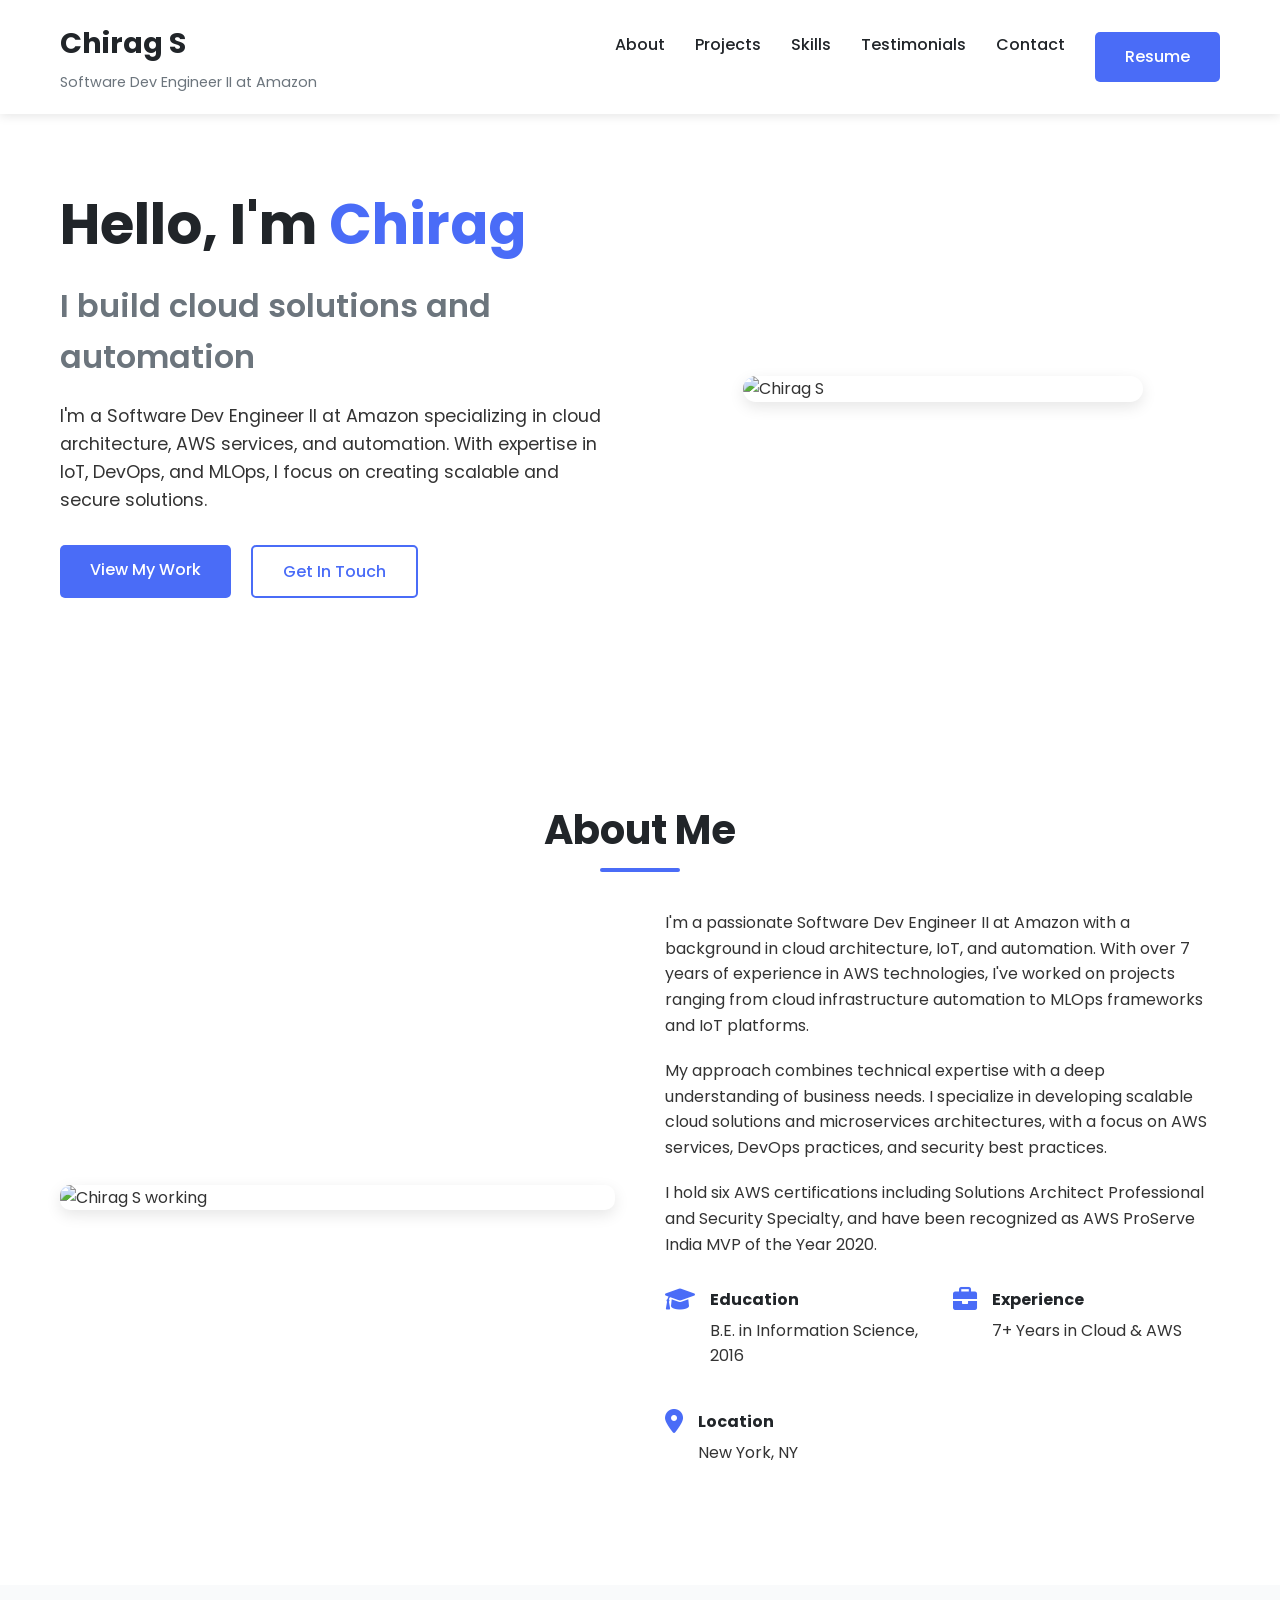
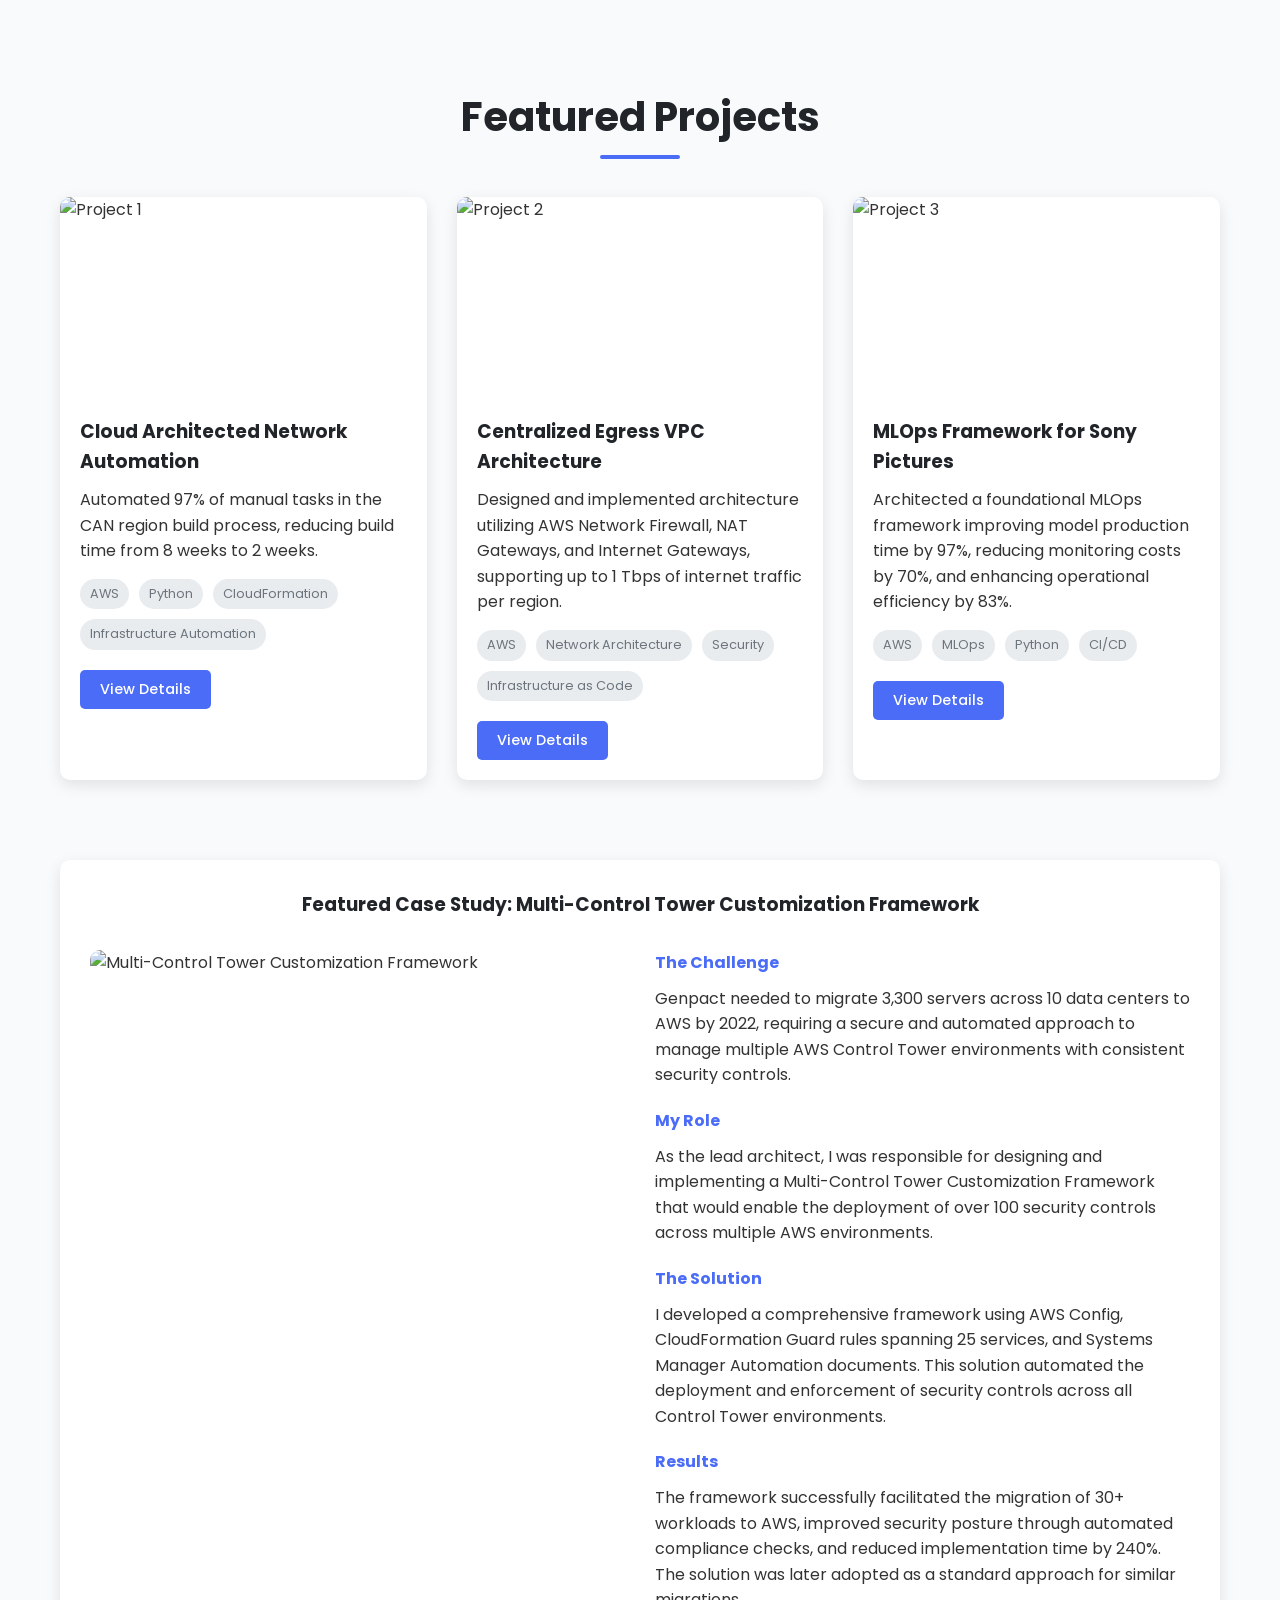
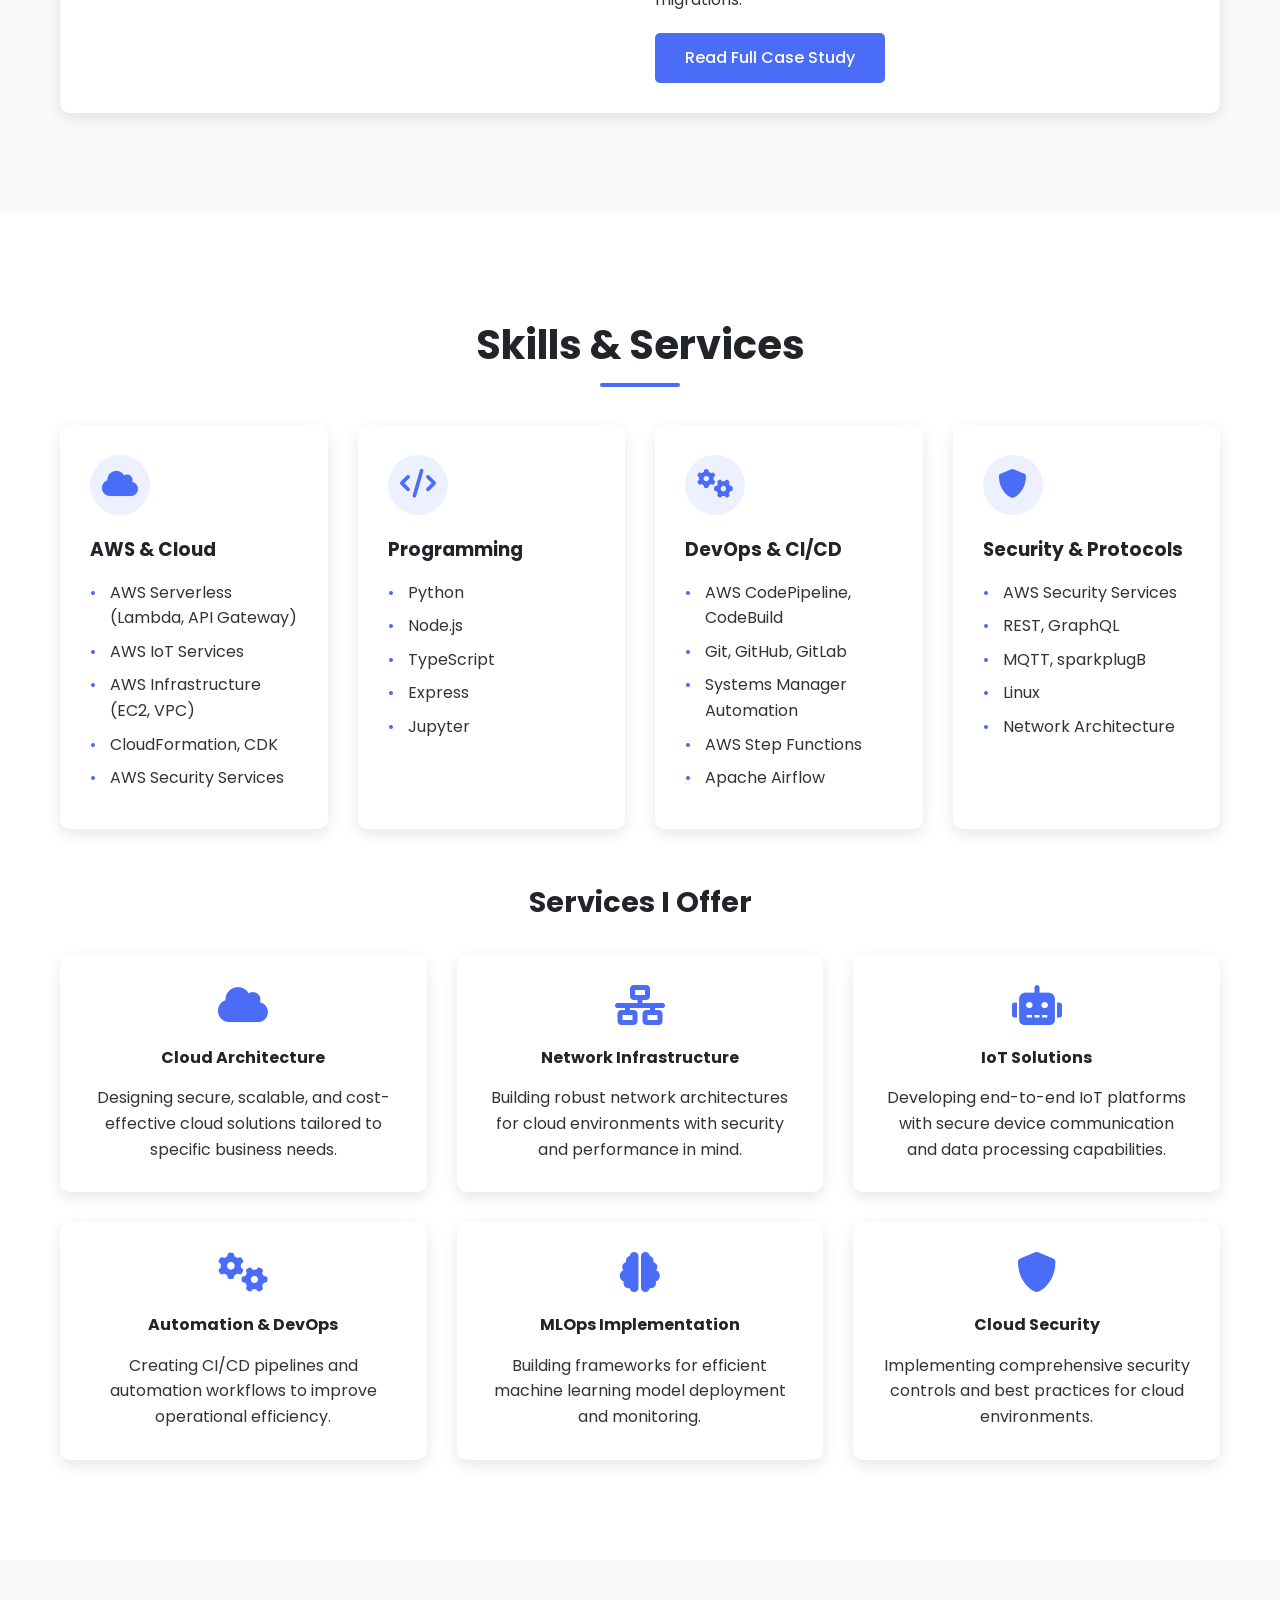
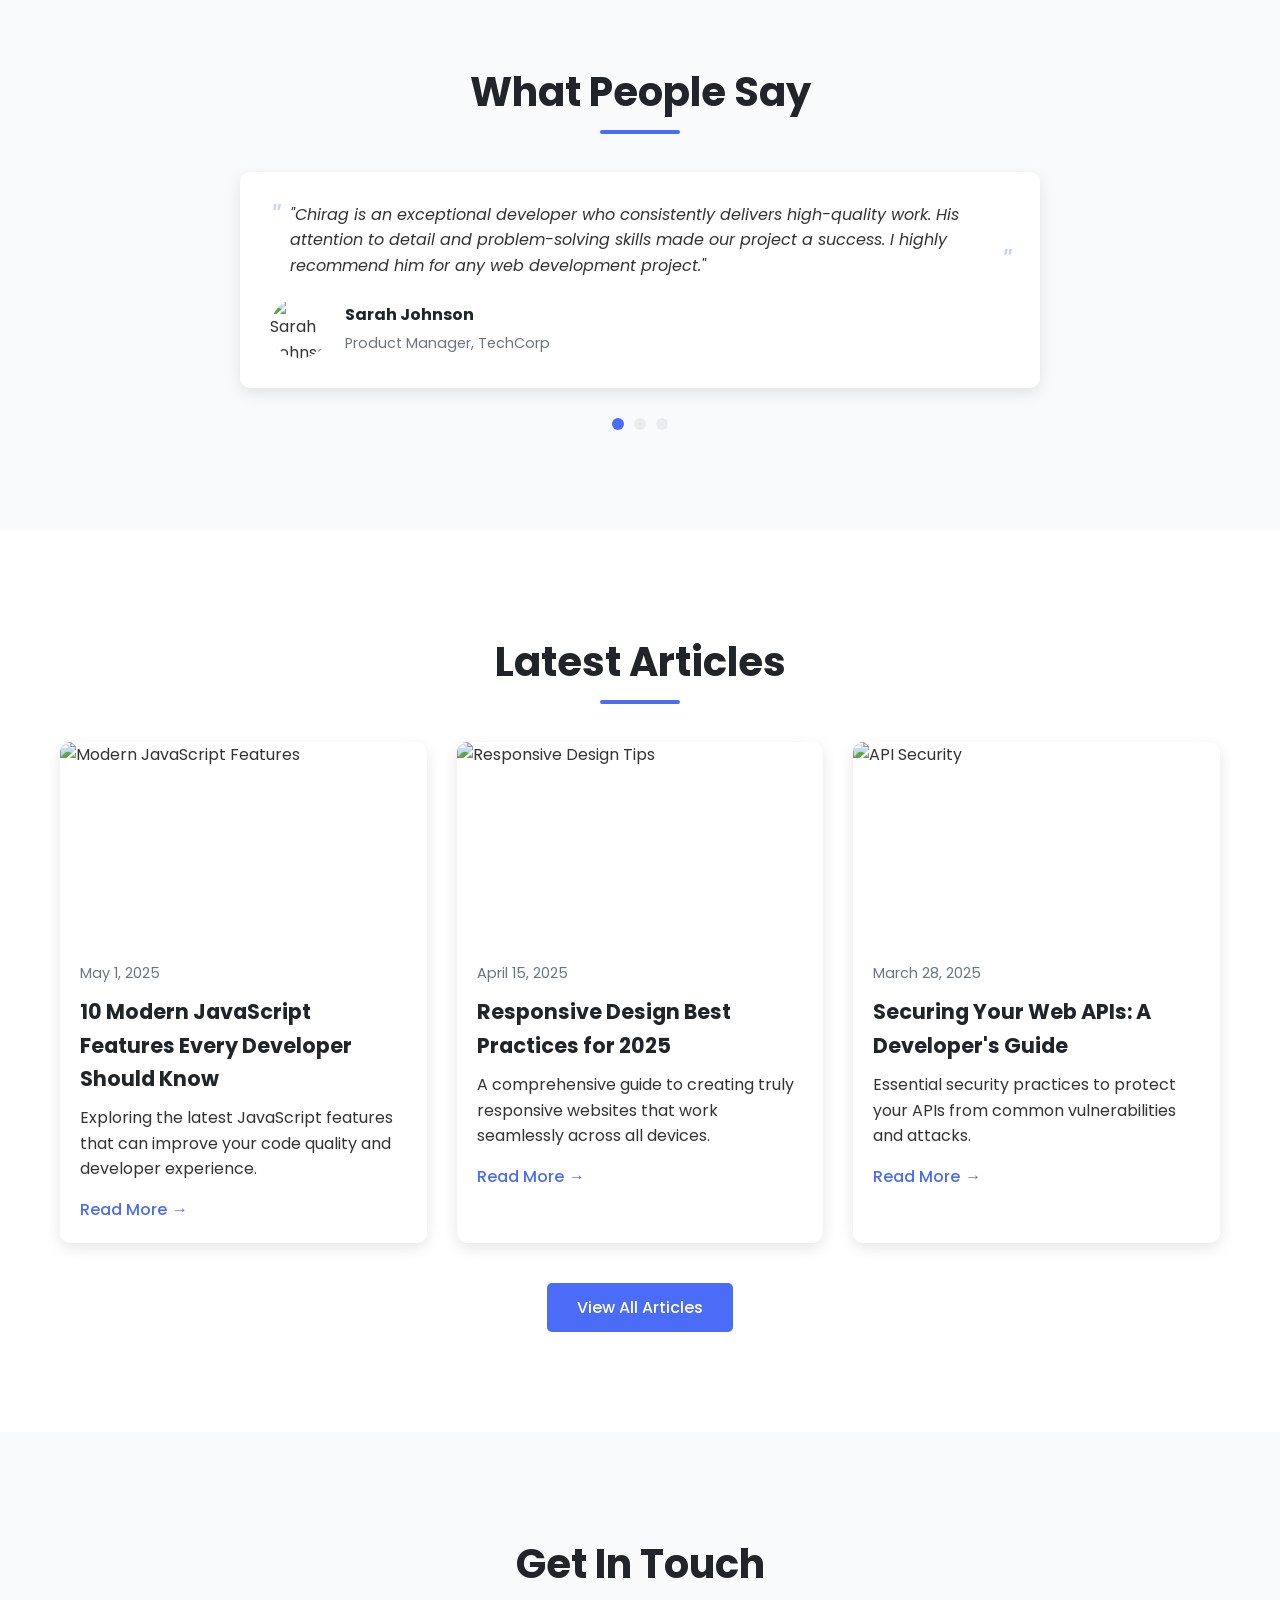
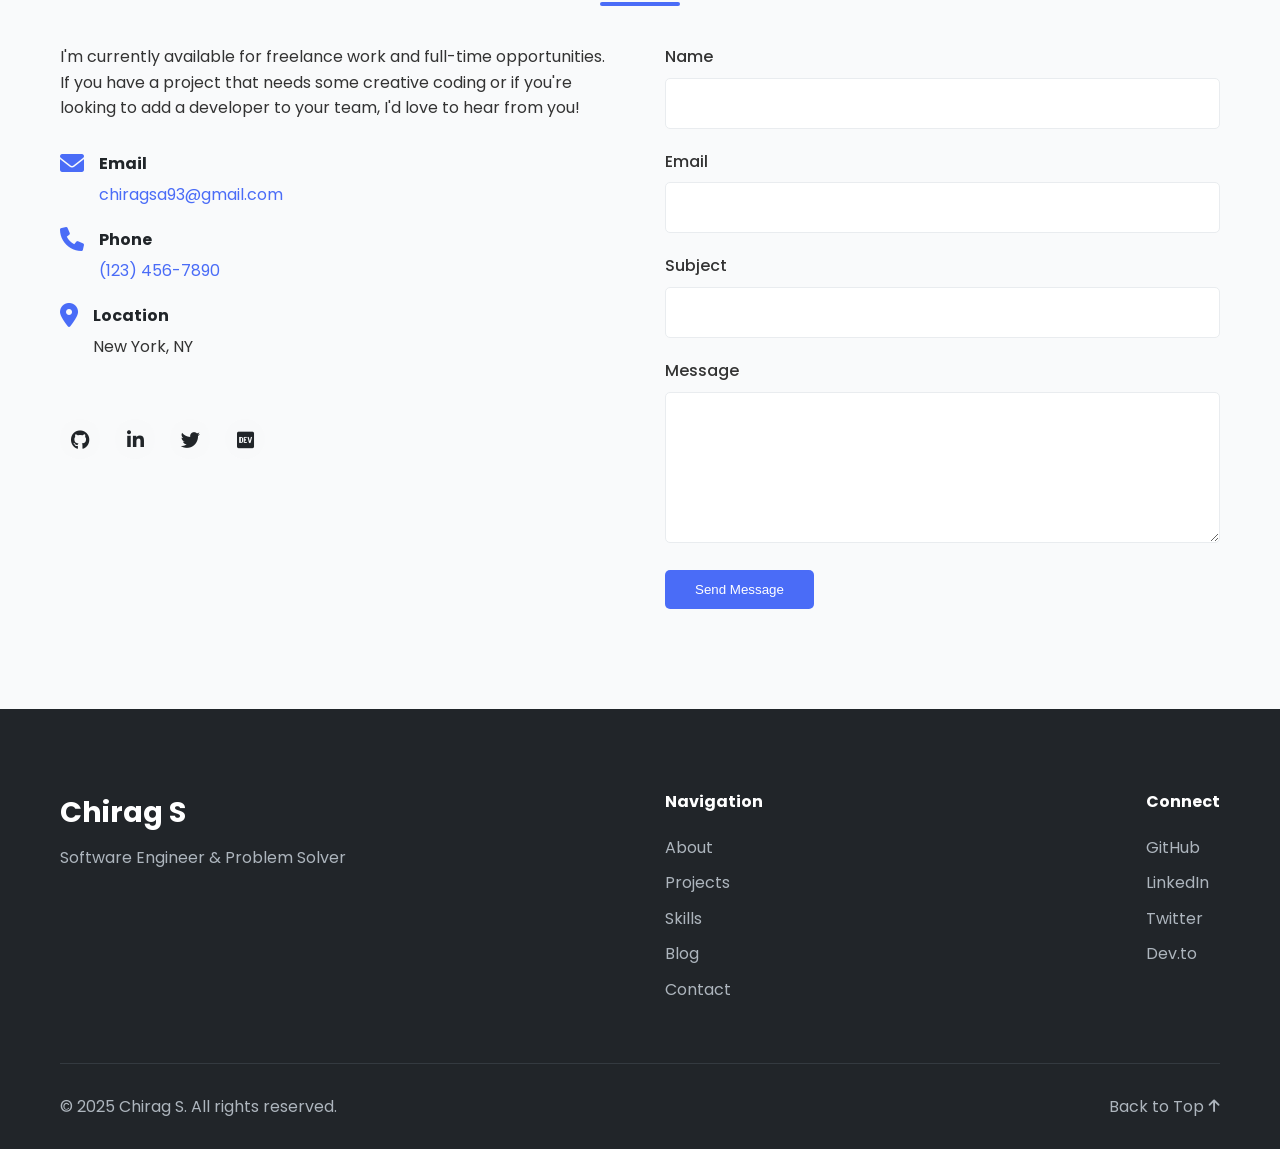
==== commit 503895b5: "Update portfolio with Chirag's actual resume information" ====
--- a/index.html
+++ b/index.html
@@ -16,7 +16,7 @@
         <div class="container">
             <div class="logo">
                 <h1>Chirag S</h1>
-                <p class="tagline">Software Engineer & Problem Solver</p>
+                <p class="tagline">Software Dev Engineer II at Amazon</p>
             </div>
             <nav>
                 <ul>
@@ -42,8 +42,8 @@
             <div class="hero-content">
                 <div class="hero-text">
                     <h1>Hello, I'm <span>Chirag</span></h1>
-                    <h2>I build things for the web</h2>
-                    <p>I'm a software engineer specializing in building exceptional digital experiences. Currently, I'm focused on creating accessible, human-centered products.</p>
+                    <h2>I build cloud solutions and automation</h2>
+                    <p>I'm a Software Dev Engineer II at Amazon specializing in cloud architecture, AWS services, and automation. With expertise in IoT, DevOps, and MLOps, I focus on creating scalable and secure solutions.</p>
                     <div class="cta-buttons">
                         <a href="#projects" class="btn primary">View My Work</a>
                         <a href="#contact" class="btn secondary">Get In Touch</a>
@@ -65,29 +65,29 @@
                     <img src="images/about.jpg" alt="Chirag S working">
                 </div>
                 <div class="about-text">
-                    <p>I'm a passionate software engineer with a background in computer science and a love for creating elegant solutions to complex problems. With over 5 years of experience in web development, I've worked on projects ranging from small business websites to large-scale enterprise applications.</p>
-                    <p>My approach combines technical expertise with a deep understanding of user needs. I believe in writing clean, maintainable code and creating intuitive user experiences that make technology accessible to everyone.</p>
-                    <p>When I'm not coding, you can find me hiking in the mountains, experimenting with new recipes, or contributing to open-source projects.</p>
+                    <p>I'm a passionate Software Dev Engineer II at Amazon with a background in cloud architecture, IoT, and automation. With over 7 years of experience in AWS technologies, I've worked on projects ranging from cloud infrastructure automation to MLOps frameworks and IoT platforms.</p>
+                    <p>My approach combines technical expertise with a deep understanding of business needs. I specialize in developing scalable cloud solutions and microservices architectures, with a focus on AWS services, DevOps practices, and security best practices.</p>
+                    <p>I hold six AWS certifications including Solutions Architect Professional and Security Specialty, and have been recognized as AWS ProServe India MVP of the Year 2020.</p>
                     <div class="about-details">
                         <div class="detail">
                             <i class="fas fa-graduation-cap"></i>
                             <div>
                                 <h4>Education</h4>
-                                <p>B.S. in Computer Science</p>
+                                <p>B.E. in Information Science, 2016</p>
                             </div>
                         </div>
                         <div class="detail">
                             <i class="fas fa-briefcase"></i>
                             <div>
                                 <h4>Experience</h4>
-                                <p>5+ Years in Software Development</p>
+                                <p>7+ Years in Cloud & AWS</p>
                             </div>
                         </div>
                         <div class="detail">
                             <i class="fas fa-map-marker-alt"></i>
                             <div>
                                 <h4>Location</h4>
-                                <p>San Francisco, CA</p>
+                                <p>New York, NY</p>
                             </div>
                         </div>
                     </div>
@@ -107,17 +107,16 @@
                         <img src="images/project1.jpg" alt="Project 1">
                     </div>
                     <div class="project-content">
-                        <h3>E-Commerce Platform</h3>
-                        <p>A full-featured online shopping platform with product management, user authentication, and payment processing.</p>
+                        <h3>Cloud Architected Network Automation</h3>
+                        <p>Automated 97% of manual tasks in the CAN region build process, reducing build time from 8 weeks to 2 weeks.</p>
                         <div class="project-tech">
-                            <span>React</span>
-                            <span>Node.js</span>
-                            <span>MongoDB</span>
-                            <span>Stripe API</span>
+                            <span>AWS</span>
+                            <span>Python</span>
+                            <span>CloudFormation</span>
+                            <span>Infrastructure Automation</span>
                         </div>
                         <div class="project-links">
-                            <a href="#" class="btn small">View Demo</a>
-                            <a href="#" class="btn small secondary">Source Code</a>
+                            <a href="#" class="btn small">View Details</a>
                         </div>
                     </div>
                 </div>
@@ -128,17 +127,16 @@
                         <img src="images/project2.jpg" alt="Project 2">
                     </div>
                     <div class="project-content">
-                        <h3>Task Management App</h3>
-                        <p>A collaborative task management application with real-time updates, team workspaces, and analytics dashboard.</p>
+                        <h3>Centralized Egress VPC Architecture</h3>
+                        <p>Designed and implemented architecture utilizing AWS Network Firewall, NAT Gateways, and Internet Gateways, supporting up to 1 Tbps of internet traffic per region.</p>
                         <div class="project-tech">
-                            <span>Vue.js</span>
-                            <span>Firebase</span>
-                            <span>Tailwind CSS</span>
-                            <span>Chart.js</span>
+                            <span>AWS</span>
+                            <span>Network Architecture</span>
+                            <span>Security</span>
+                            <span>Infrastructure as Code</span>
                         </div>
                         <div class="project-links">
-                            <a href="#" class="btn small">View Demo</a>
-                            <a href="#" class="btn small secondary">Source Code</a>
+                            <a href="#" class="btn small">View Details</a>
                         </div>
                     </div>
                 </div>
@@ -149,17 +147,16 @@
                         <img src="images/project3.jpg" alt="Project 3">
                     </div>
                     <div class="project-content">
-                        <h3>AI Content Generator</h3>
-                        <p>An AI-powered application that generates marketing copy, blog posts, and social media content based on user prompts.</p>
+                        <h3>MLOps Framework for Sony Pictures</h3>
+                        <p>Architected a foundational MLOps framework improving model production time by 97%, reducing monitoring costs by 70%, and enhancing operational efficiency by 83%.</p>
                         <div class="project-tech">
+                            <span>AWS</span>
+                            <span>MLOps</span>
                             <span>Python</span>
-                            <span>TensorFlow</span>
-                            <span>Flask</span>
-                            <span>OpenAI API</span>
+                            <span>CI/CD</span>
                         </div>
                         <div class="project-links">
-                            <a href="#" class="btn small">View Demo</a>
-                            <a href="#" class="btn small secondary">Source Code</a>
+                            <a href="#" class="btn small">View Details</a>
                         </div>
                     </div>
                 </div>
@@ -167,23 +164,23 @@
             
             <!-- Case Study -->
             <div class="case-study">
-                <h3>Featured Case Study: E-Commerce Platform Redesign</h3>
+                <h3>Featured Case Study: Multi-Control Tower Customization Framework</h3>
                 <div class="case-study-content">
                     <div class="case-study-image">
-                        <img src="images/case-study.jpg" alt="E-Commerce Platform Redesign">
+                        <img src="images/case-study.jpg" alt="Multi-Control Tower Customization Framework">
                     </div>
                     <div class="case-study-text">
                         <h4>The Challenge</h4>
-                        <p>A client's outdated e-commerce platform was experiencing high cart abandonment rates and poor mobile conversion. They needed a complete redesign with improved user experience and modern technology stack.</p>
+                        <p>Genpact needed to migrate 3,300 servers across 10 data centers to AWS by 2022, requiring a secure and automated approach to manage multiple AWS Control Tower environments with consistent security controls.</p>
                         
                         <h4>My Role</h4>
-                        <p>As the lead developer, I was responsible for architecture planning, frontend development, and integration with payment gateways. I worked closely with a UX designer and backend developer to deliver the complete solution.</p>
+                        <p>As the lead architect, I was responsible for designing and implementing a Multi-Control Tower Customization Framework that would enable the deployment of over 100 security controls across multiple AWS environments.</p>
                         
                         <h4>The Solution</h4>
-                        <p>I implemented a responsive React frontend with a Node.js backend, optimized for performance across all devices. Key improvements included a streamlined checkout process, real-time inventory updates, and enhanced product search functionality.</p>
+                        <p>I developed a comprehensive framework using AWS Config, CloudFormation Guard rules spanning 25 services, and Systems Manager Automation documents. This solution automated the deployment and enforcement of security controls across all Control Tower environments.</p>
                         
                         <h4>Results</h4>
-                        <p>The redesigned platform achieved a 35% reduction in cart abandonment, 42% increase in mobile conversions, and 28% improvement in overall site performance metrics.</p>
+                        <p>The framework successfully facilitated the migration of 30+ workloads to AWS, improved security posture through automated compliance checks, and reduced implementation time by 240%. The solution was later adopted as a standard approach for similar migrations.</p>
                         
                         <a href="#" class="btn">Read Full Case Study</a>
                     </div>
@@ -200,57 +197,57 @@
                 <div class="skills-categories">
                     <div class="skill-category">
                         <div class="category-icon">
-                            <i class="fas fa-code"></i>
-                        </div>
-                        <h3>Frontend Development</h3>
+                            <i class="fas fa-cloud"></i>
+                        </div>
+                        <h3>AWS & Cloud</h3>
                         <ul>
-                            <li>HTML5, CSS3, JavaScript (ES6+)</li>
-                            <li>React, Vue.js, Angular</li>
-                            <li>Responsive Design</li>
-                            <li>CSS Frameworks (Bootstrap, Tailwind)</li>
-                            <li>Web Performance Optimization</li>
+                            <li>AWS Serverless (Lambda, API Gateway)</li>
+                            <li>AWS IoT Services</li>
+                            <li>AWS Infrastructure (EC2, VPC)</li>
+                            <li>CloudFormation, CDK</li>
+                            <li>AWS Security Services</li>
                         </ul>
                     </div>
                     
                     <div class="skill-category">
                         <div class="category-icon">
-                            <i class="fas fa-server"></i>
-                        </div>
-                        <h3>Backend Development</h3>
+                            <i class="fas fa-code"></i>
+                        </div>
+                        <h3>Programming</h3>
                         <ul>
-                            <li>Node.js, Express</li>
-                            <li>Python, Django, Flask</li>
-                            <li>RESTful API Design</li>
-                            <li>Database Design (SQL, NoSQL)</li>
-                            <li>Authentication & Authorization</li>
+                            <li>Python</li>
+                            <li>Node.js</li>
+                            <li>TypeScript</li>
+                            <li>Express</li>
+                            <li>Jupyter</li>
                         </ul>
                     </div>
                     
                     <div class="skill-category">
                         <div class="category-icon">
-                            <i class="fas fa-database"></i>
-                        </div>
-                        <h3>Database & DevOps</h3>
+                            <i class="fas fa-cogs"></i>
+                        </div>
+                        <h3>DevOps & CI/CD</h3>
                         <ul>
-                            <li>MongoDB, PostgreSQL, MySQL</li>
-                            <li>AWS, Google Cloud Platform</li>
-                            <li>Docker, Kubernetes</li>
-                            <li>CI/CD Pipelines</li>
-                            <li>Version Control (Git)</li>
+                            <li>AWS CodePipeline, CodeBuild</li>
+                            <li>Git, GitHub, GitLab</li>
+                            <li>Systems Manager Automation</li>
+                            <li>AWS Step Functions</li>
+                            <li>Apache Airflow</li>
                         </ul>
                     </div>
                     
                     <div class="skill-category">
                         <div class="category-icon">
-                            <i class="fas fa-pencil-ruler"></i>
-                        </div>
-                        <h3>Design & Other</h3>
+                            <i class="fas fa-shield-alt"></i>
+                        </div>
+                        <h3>Security & Protocols</h3>
                         <ul>
-                            <li>UI/UX Fundamentals</li>
-                            <li>Figma, Adobe XD</li>
-                            <li>Agile Methodologies</li>
-                            <li>Technical Writing</li>
-                            <li>Project Management</li>
+                            <li>AWS Security Services</li>
+                            <li>REST, GraphQL</li>
+                            <li>MQTT, sparkplugB</li>
+                            <li>Linux</li>
+                            <li>Network Architecture</li>
                         </ul>
                     </div>
                 </div>
@@ -259,39 +256,39 @@
                     <h3>Services I Offer</h3>
                     <div class="services-grid">
                         <div class="service">
-                            <i class="fas fa-laptop-code"></i>
-                            <h4>Custom Web Development</h4>
-                            <p>End-to-end web application development tailored to your specific business needs.</p>
+                            <i class="fas fa-cloud"></i>
+                            <h4>Cloud Architecture</h4>
+                            <p>Designing secure, scalable, and cost-effective cloud solutions tailored to specific business needs.</p>
                         </div>
                         
                         <div class="service">
-                            <i class="fas fa-mobile-alt"></i>
-                            <h4>Responsive Design</h4>
-                            <p>Creating websites that provide optimal viewing experience across all devices.</p>
+                            <i class="fas fa-network-wired"></i>
+                            <h4>Network Infrastructure</h4>
+                            <p>Building robust network architectures for cloud environments with security and performance in mind.</p>
                         </div>
                         
                         <div class="service">
-                            <i class="fas fa-code-branch"></i>
-                            <h4>API Development</h4>
-                            <p>Building robust and scalable APIs to power your applications and services.</p>
+                            <i class="fas fa-robot"></i>
+                            <h4>IoT Solutions</h4>
+                            <p>Developing end-to-end IoT platforms with secure device communication and data processing capabilities.</p>
                         </div>
                         
                         <div class="service">
-                            <i class="fas fa-search"></i>
-                            <h4>Performance Optimization</h4>
-                            <p>Improving load times and overall performance of existing web applications.</p>
+                            <i class="fas fa-cogs"></i>
+                            <h4>Automation & DevOps</h4>
+                            <p>Creating CI/CD pipelines and automation workflows to improve operational efficiency.</p>
+                        </div>
+                        
+                        <div class="service">
+                            <i class="fas fa-brain"></i>
+                            <h4>MLOps Implementation</h4>
+                            <p>Building frameworks for efficient machine learning model deployment and monitoring.</p>
                         </div>
                         
                         <div class="service">
                             <i class="fas fa-shield-alt"></i>
-                            <h4>Security Audits</h4>
-                            <p>Identifying and addressing security vulnerabilities in your web applications.</p>
-                        </div>
-                        
-                        <div class="service">
-                            <i class="fas fa-chalkboard-teacher"></i>
-                            <h4>Technical Consultation</h4>
-                            <p>Expert advice on technology stack selection and architecture planning.</p>
+                            <h4>Cloud Security</h4>
+                            <p>Implementing comprehensive security controls and best practices for cloud environments.</p>
                         </div>
                     </div>
                 </div>
@@ -411,7 +408,7 @@
                             <i class="fas fa-envelope"></i>
                             <div>
                                 <h4>Email</h4>
-                                <a href="mailto:hello@chirag.dev">hello@chirag.dev</a>
+                                <a href="mailto:chiragsa93@gmail.com">chiragsa93@gmail.com</a>
                             </div>
                         </div>
                         
@@ -427,7 +424,7 @@
                             <i class="fas fa-map-marker-alt"></i>
                             <div>
                                 <h4>Location</h4>
-                                <p>San Francisco, CA</p>
+                                <p>New York, NY</p>
                             </div>
                         </div>
                     </div>
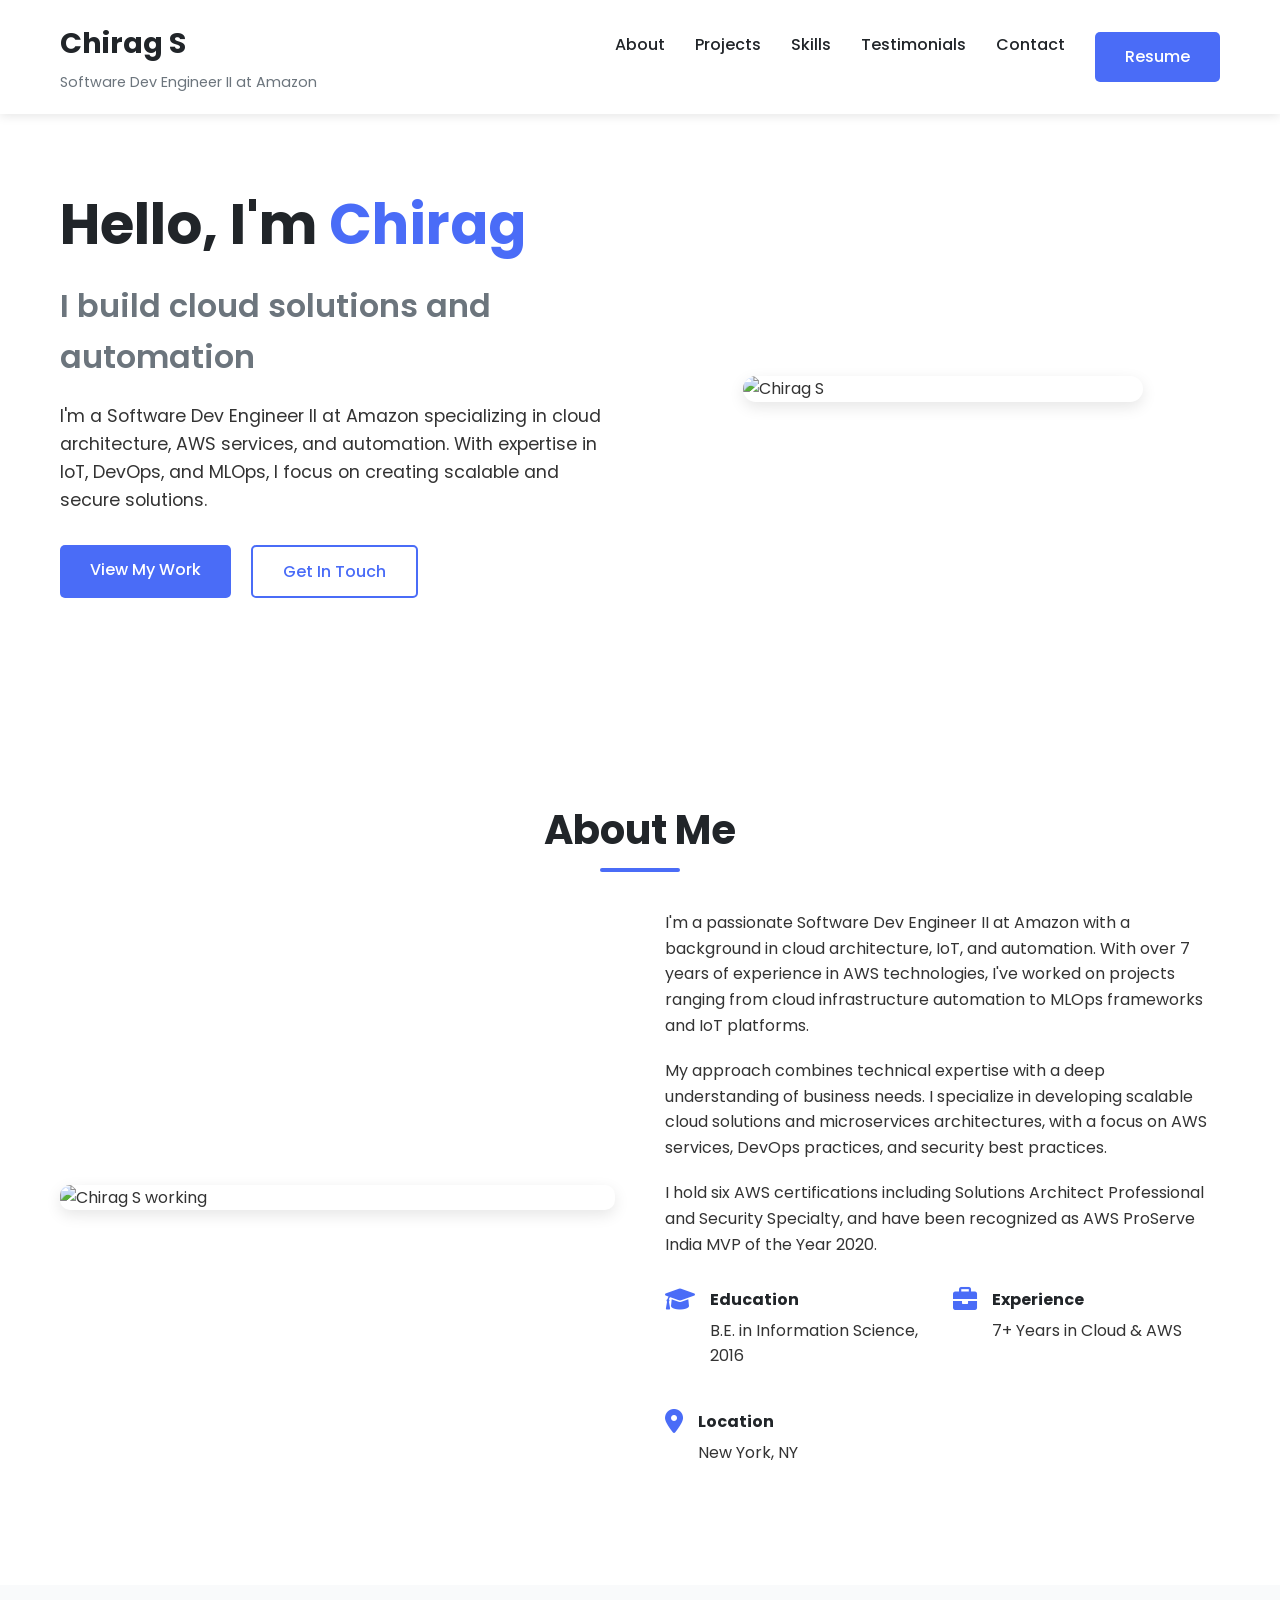
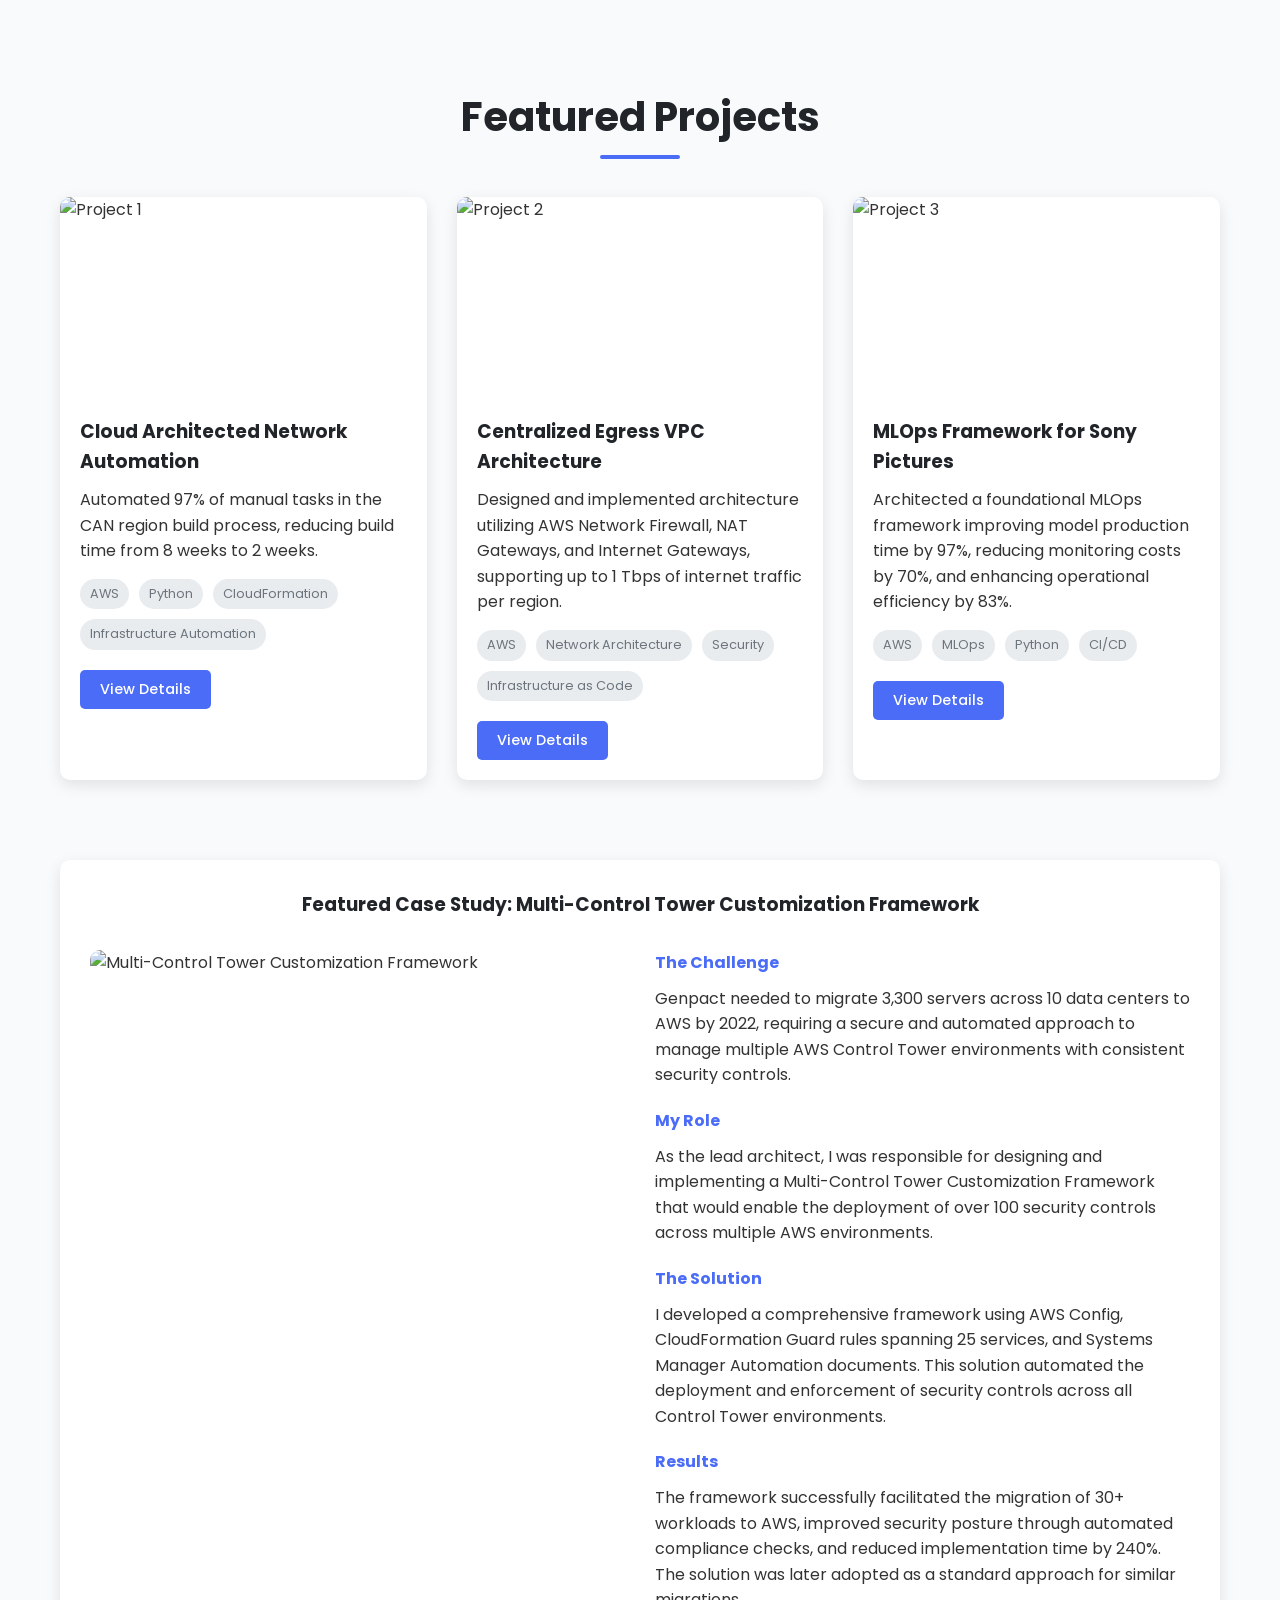
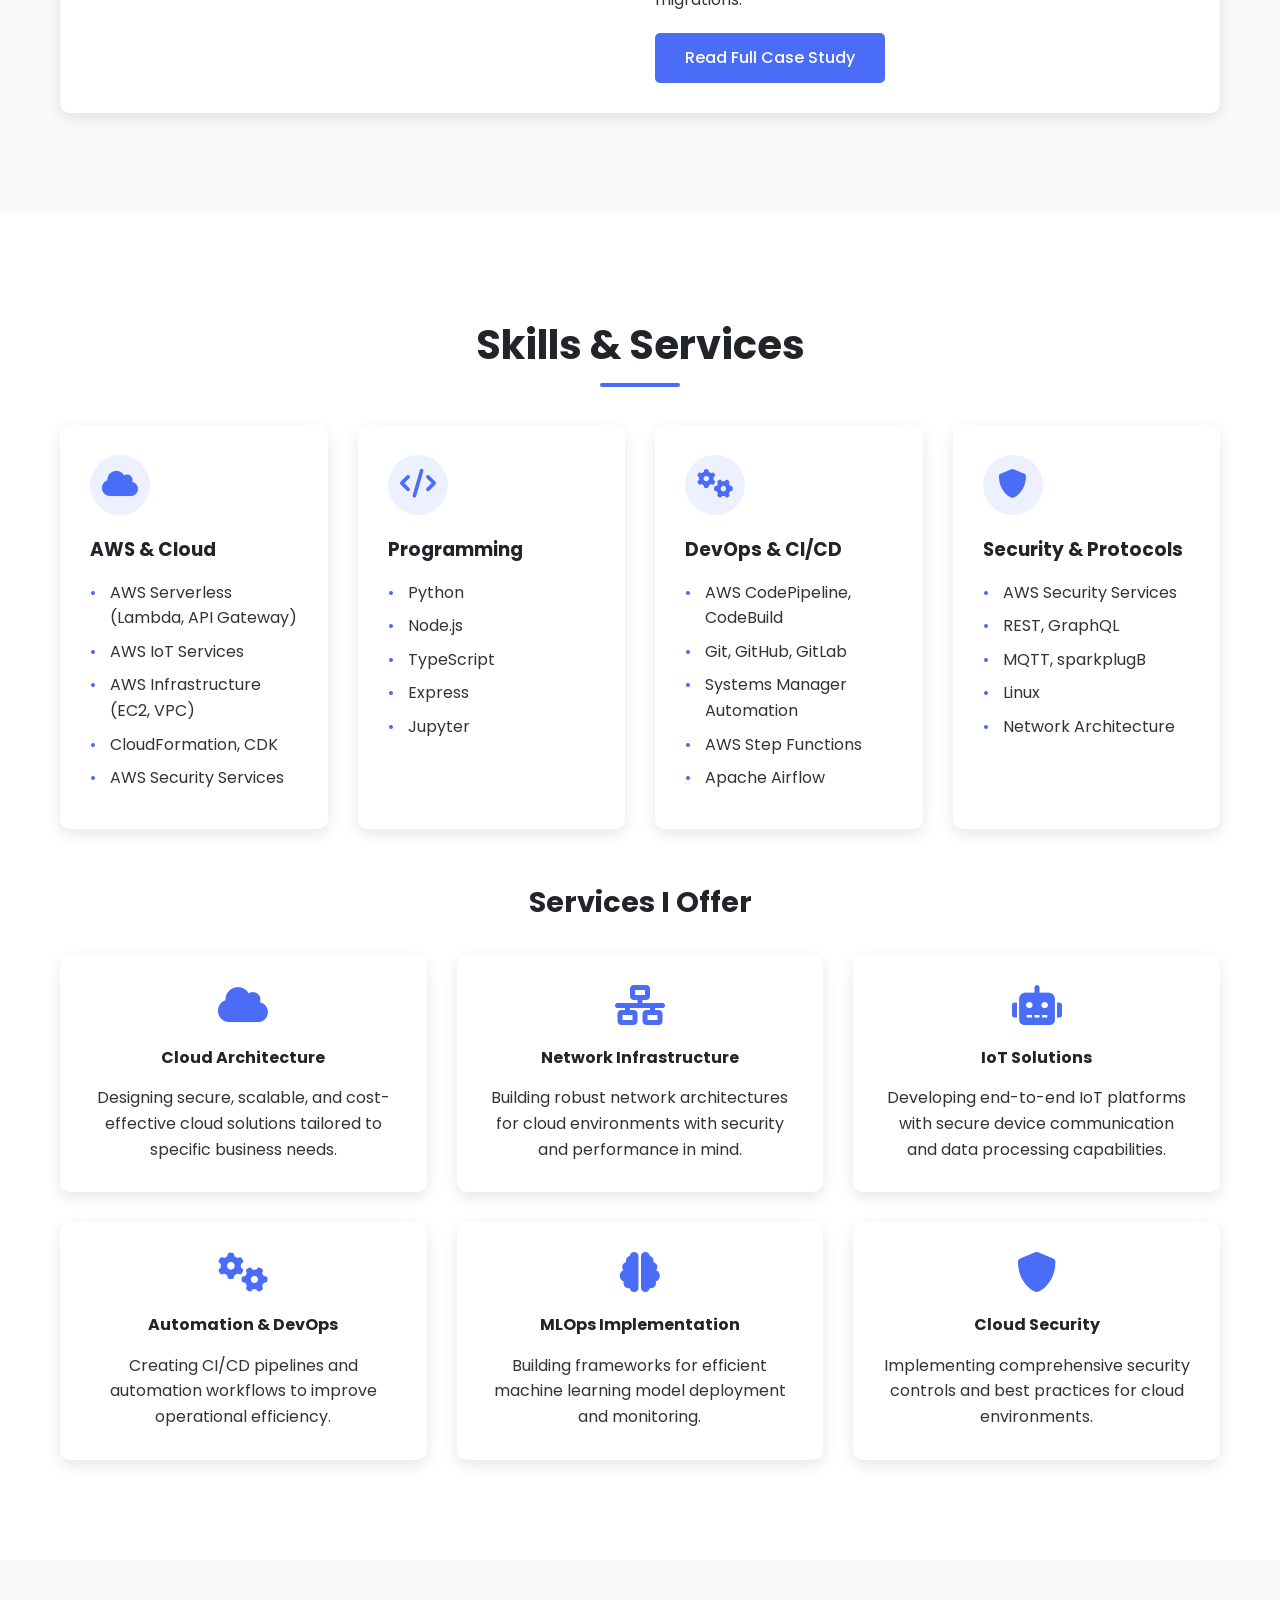
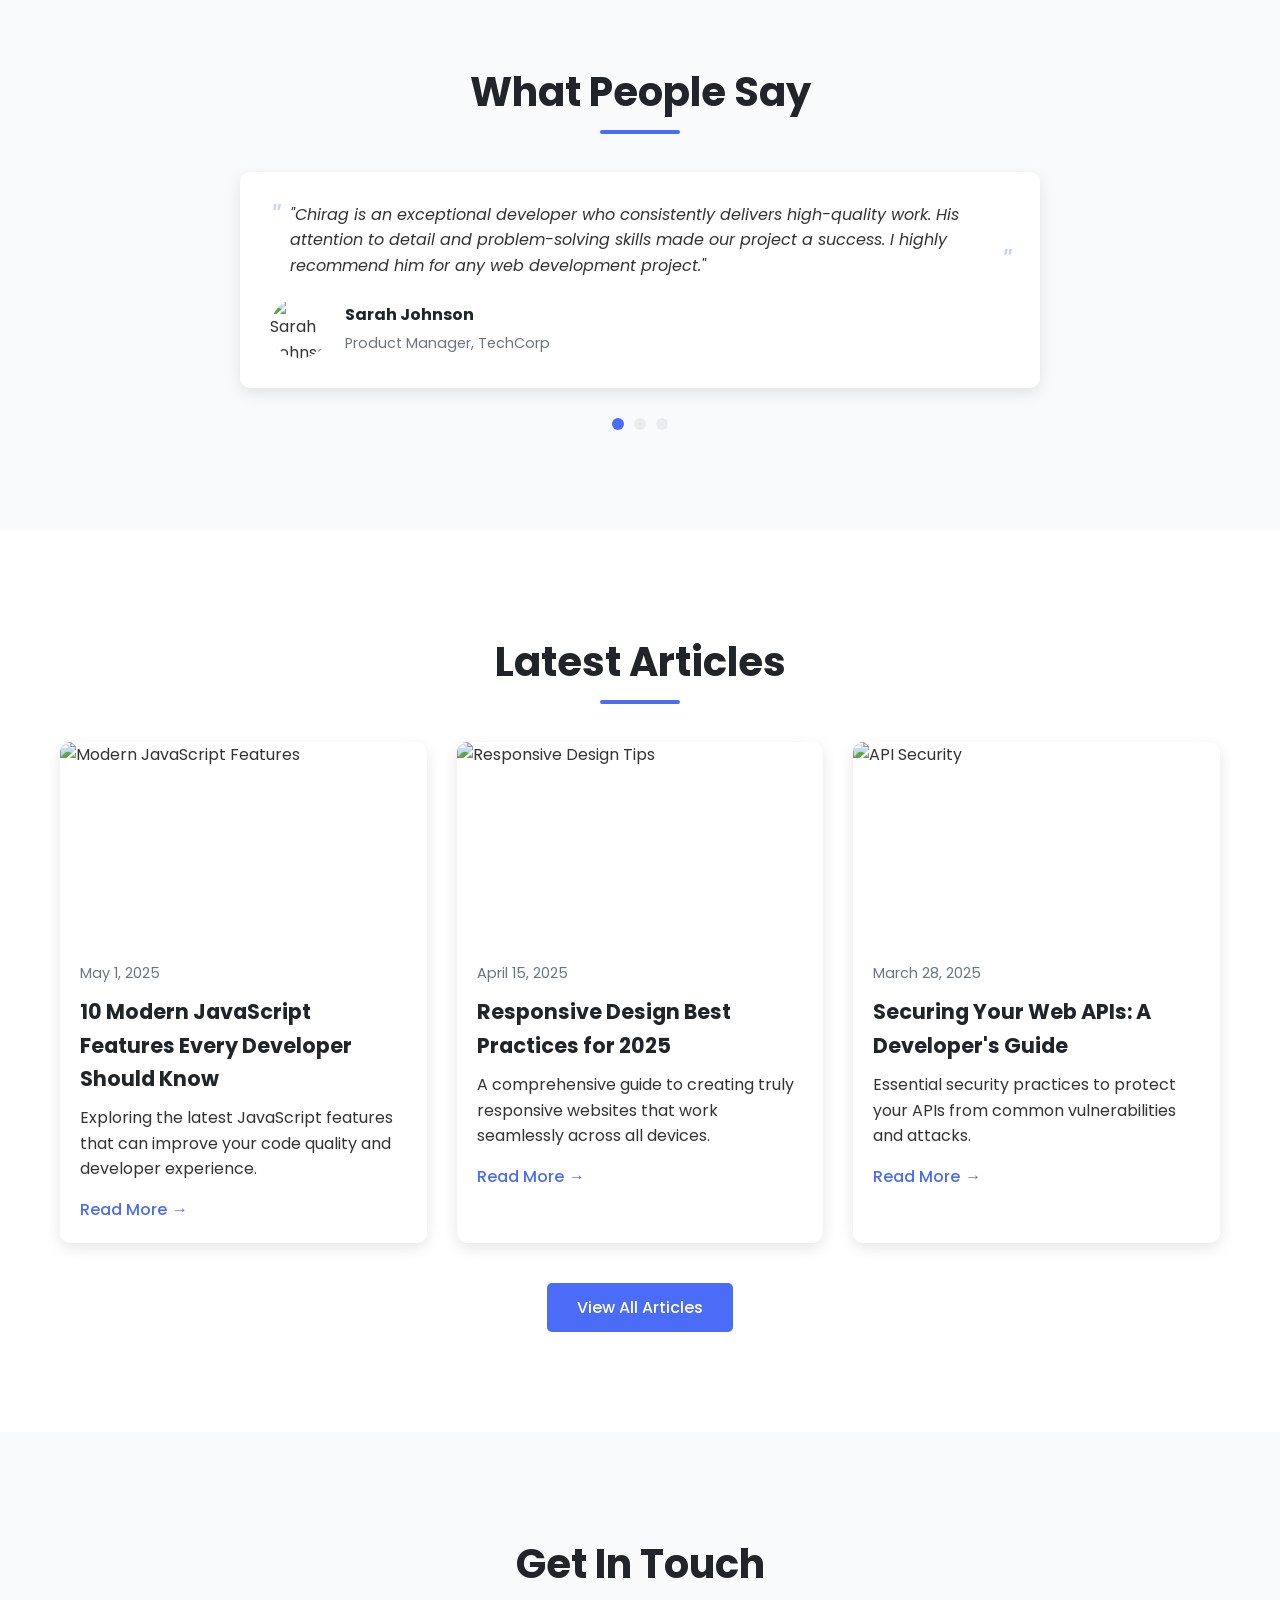
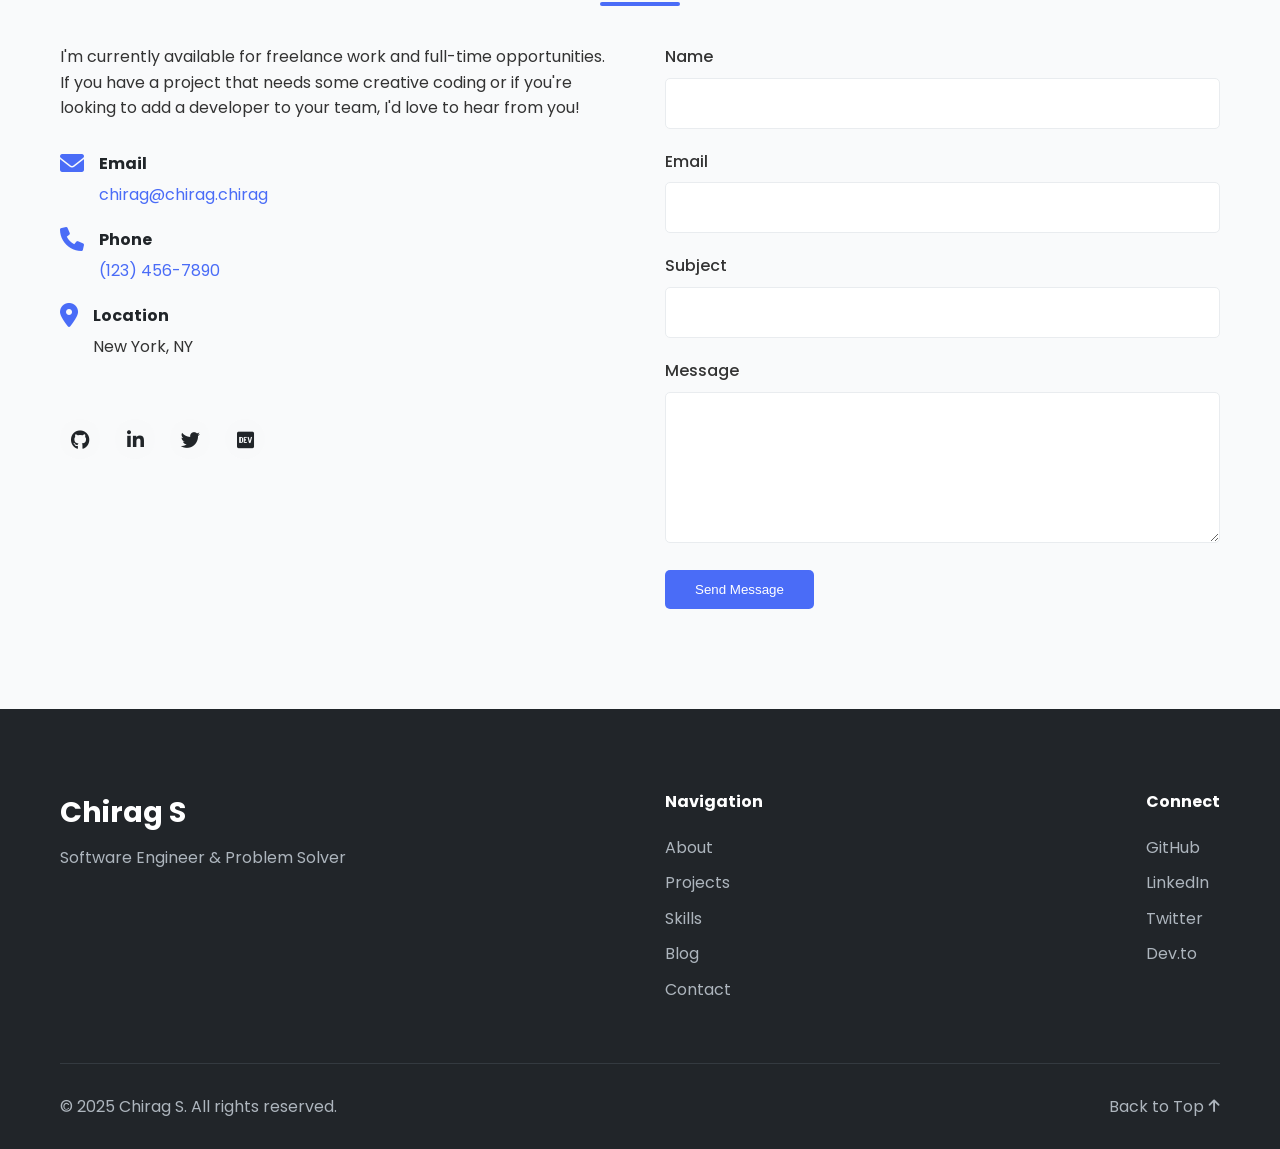
==== commit ac06b1f4: "update main page" ====
--- a/index.html
+++ b/index.html
@@ -408,7 +408,7 @@
                             <i class="fas fa-envelope"></i>
                             <div>
                                 <h4>Email</h4>
-                                <a href="mailto:chiragsa93@gmail.com">chiragsa93@gmail.com</a>
+                                <a href="mailto:chirag@chirag.chirag">chirag@chirag.chirag</a>
                             </div>
                         </div>
                         
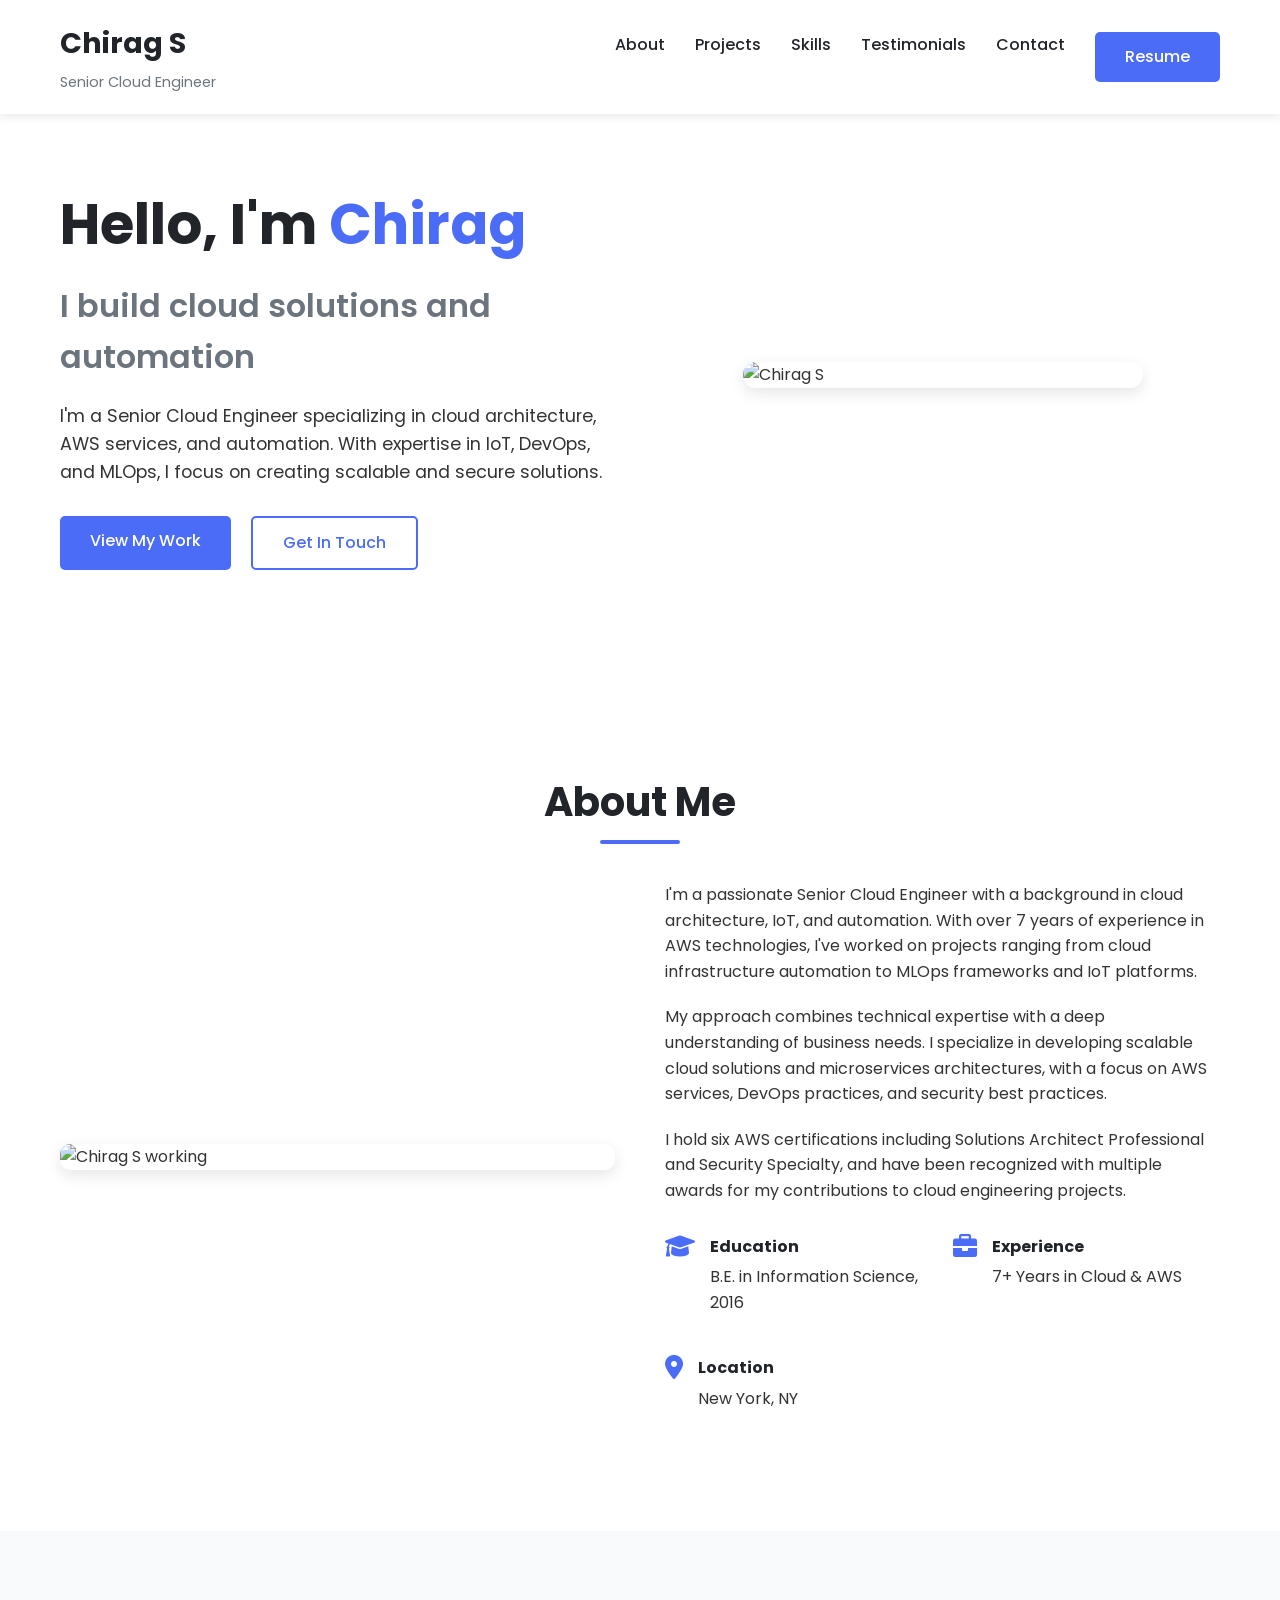
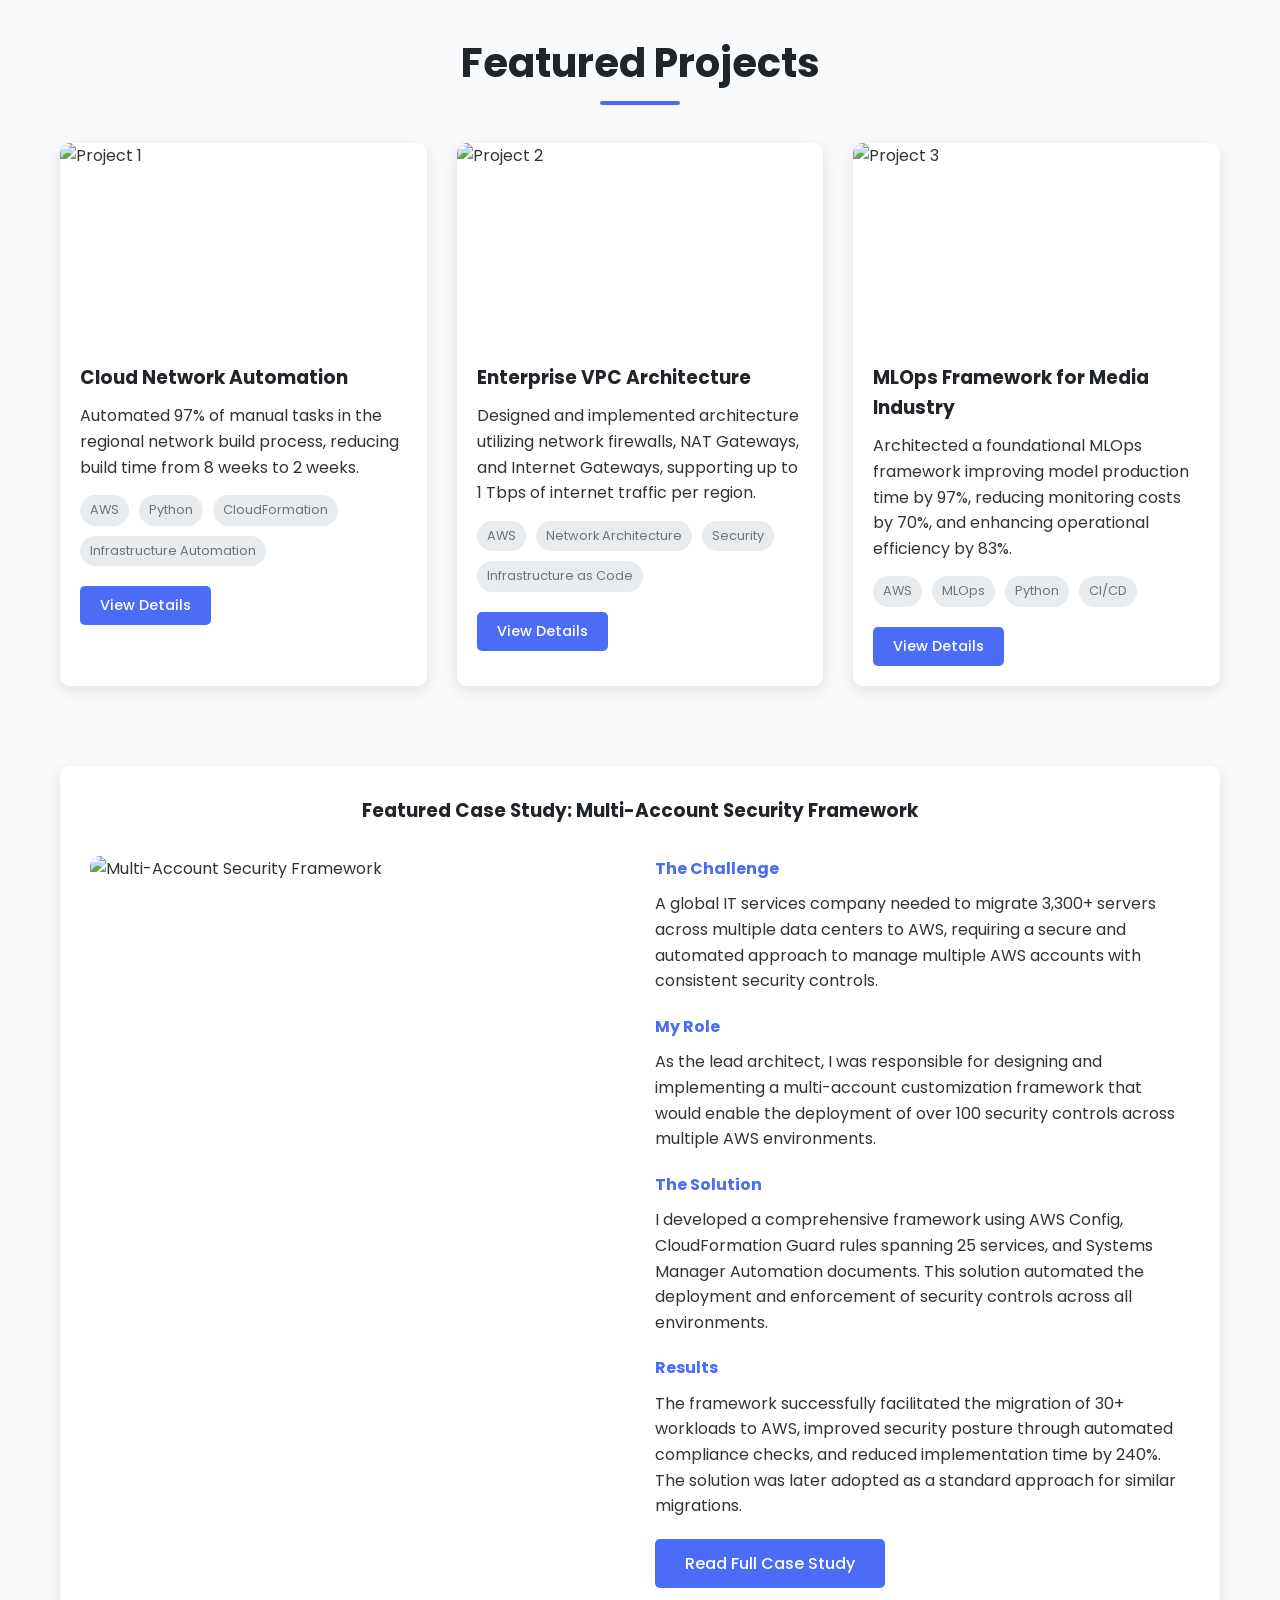
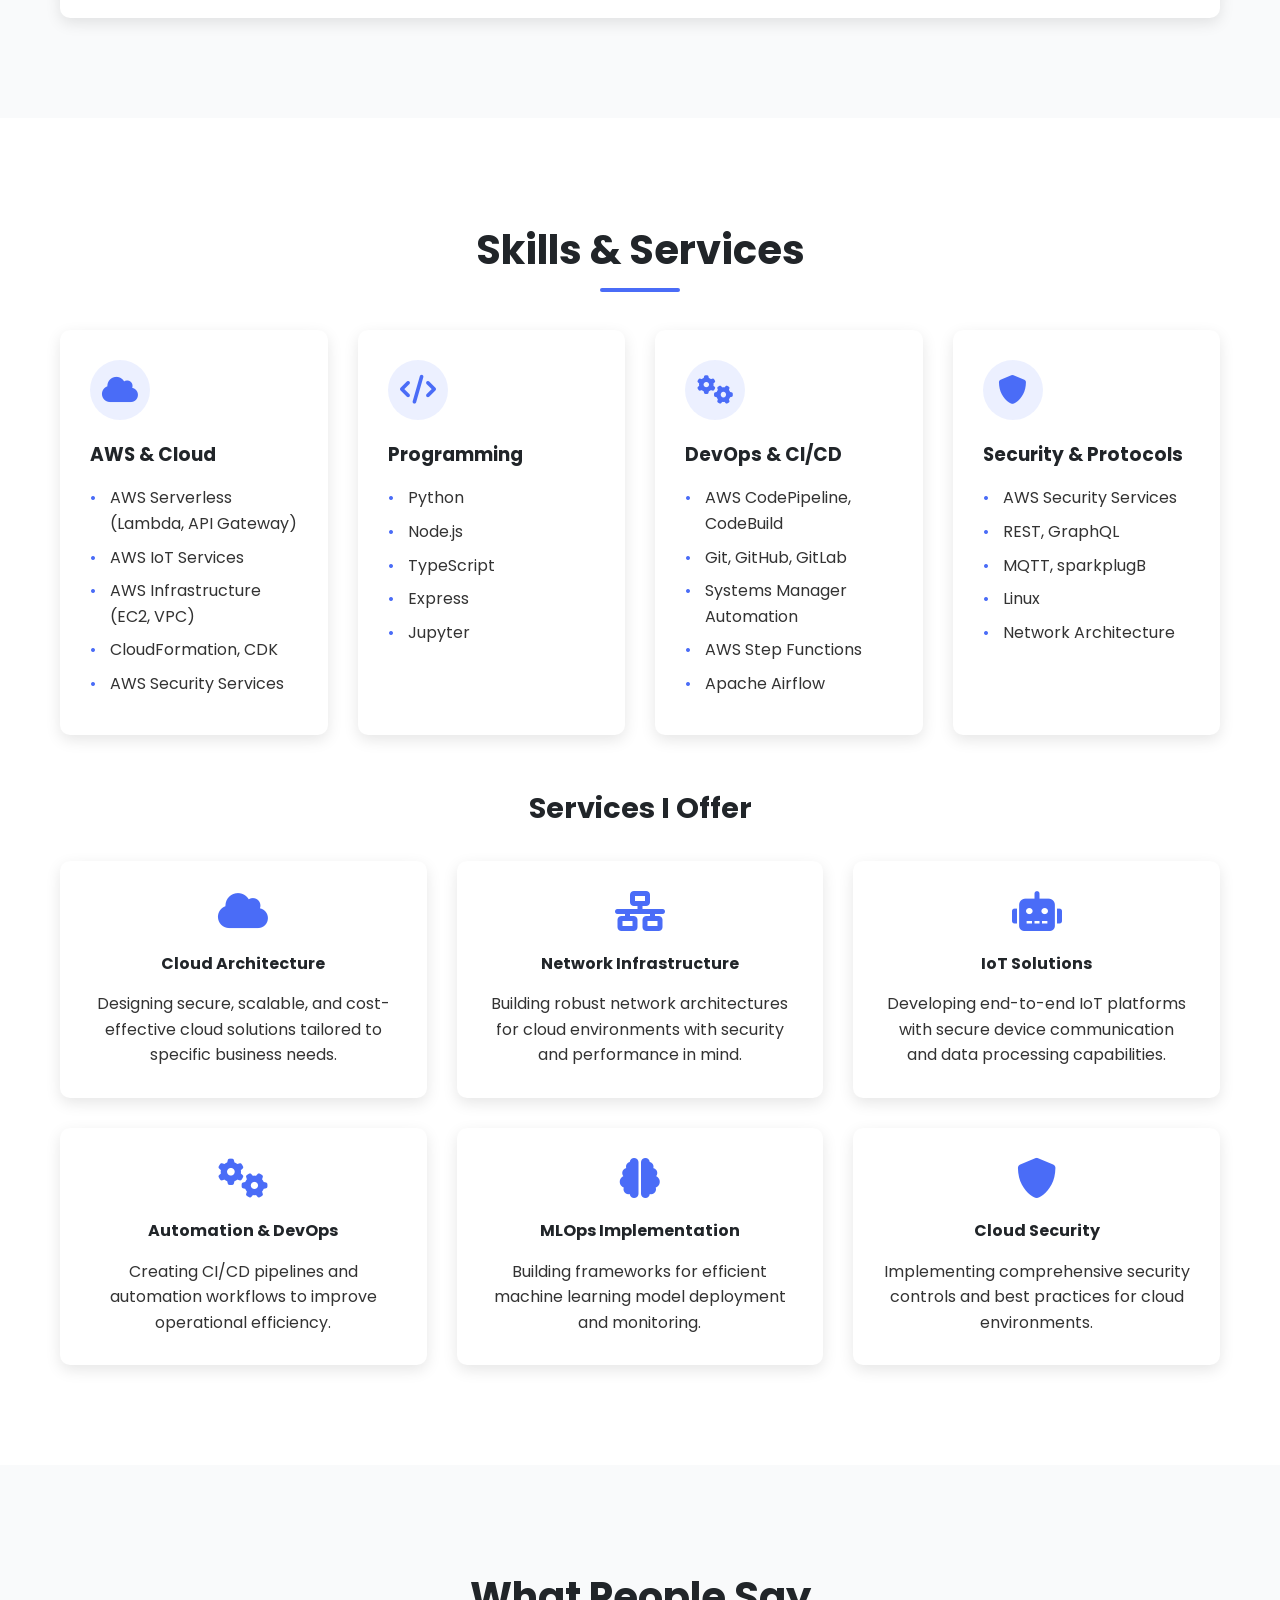
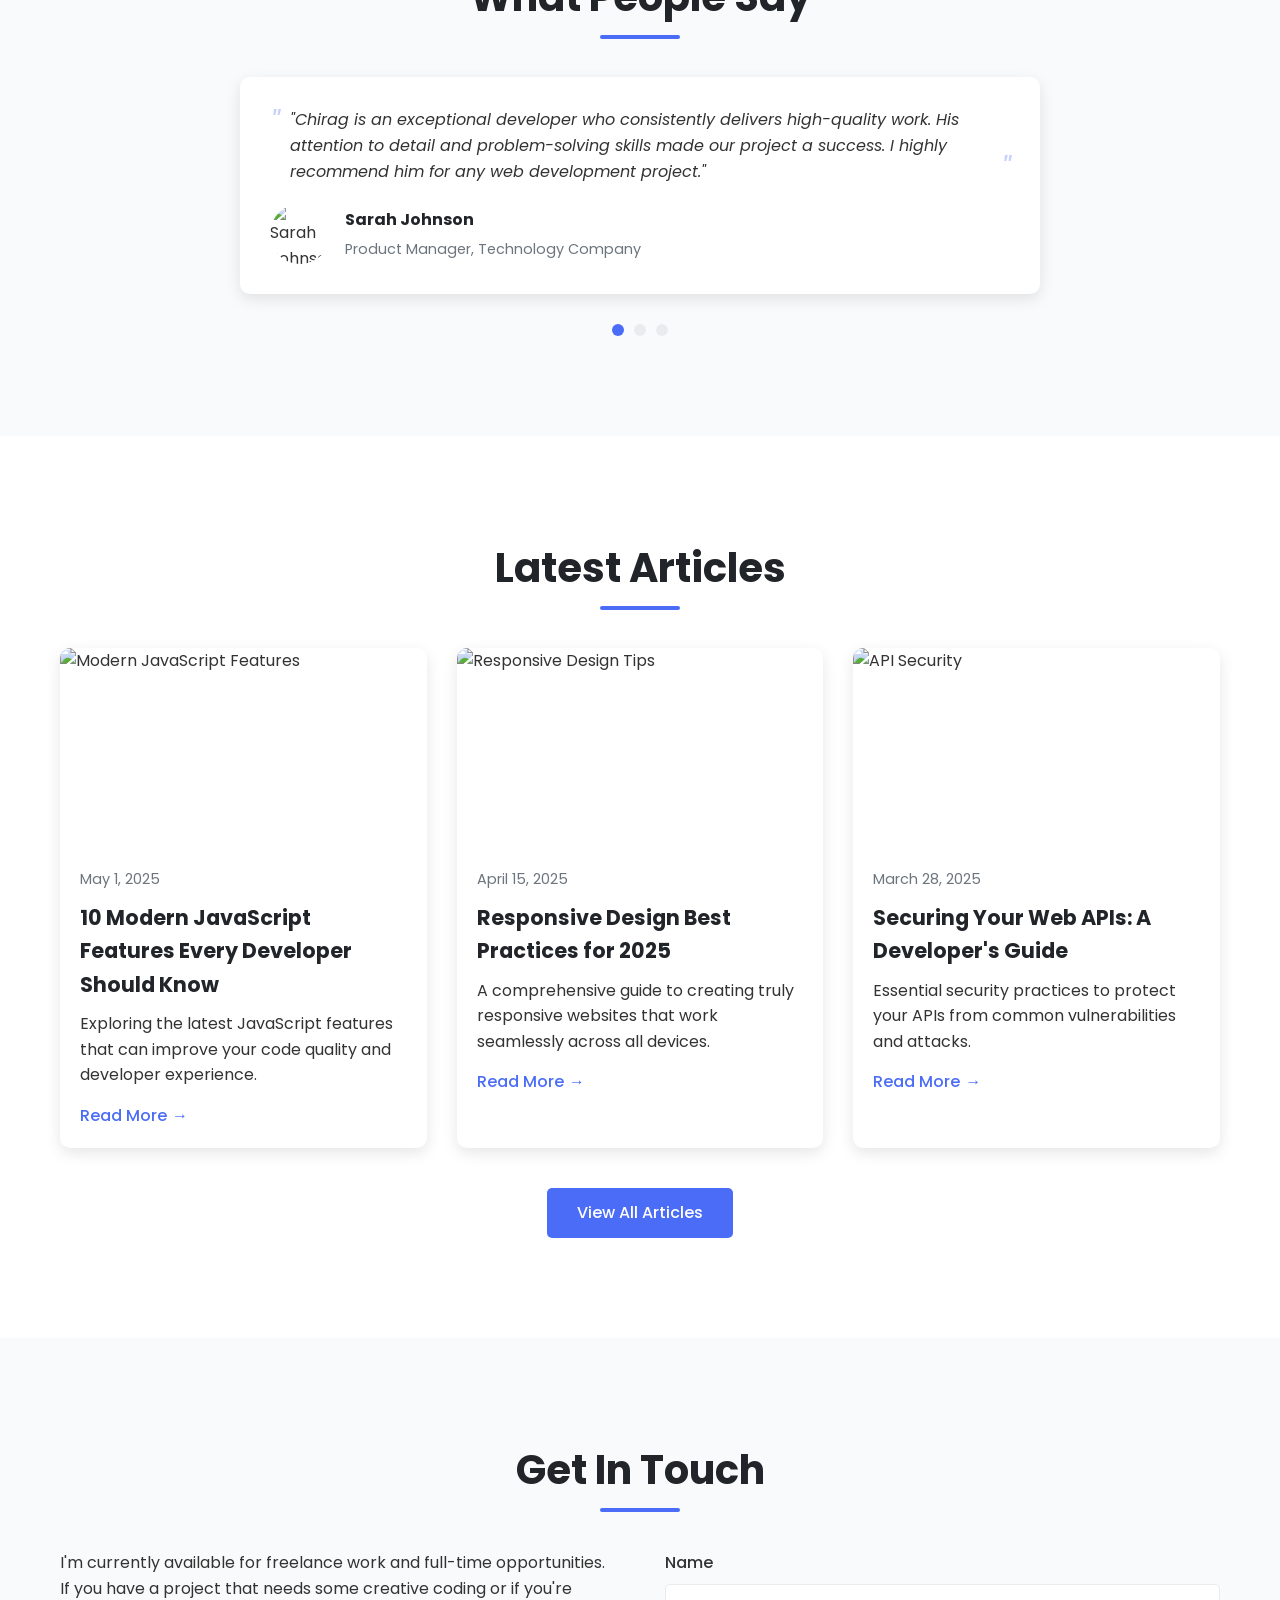
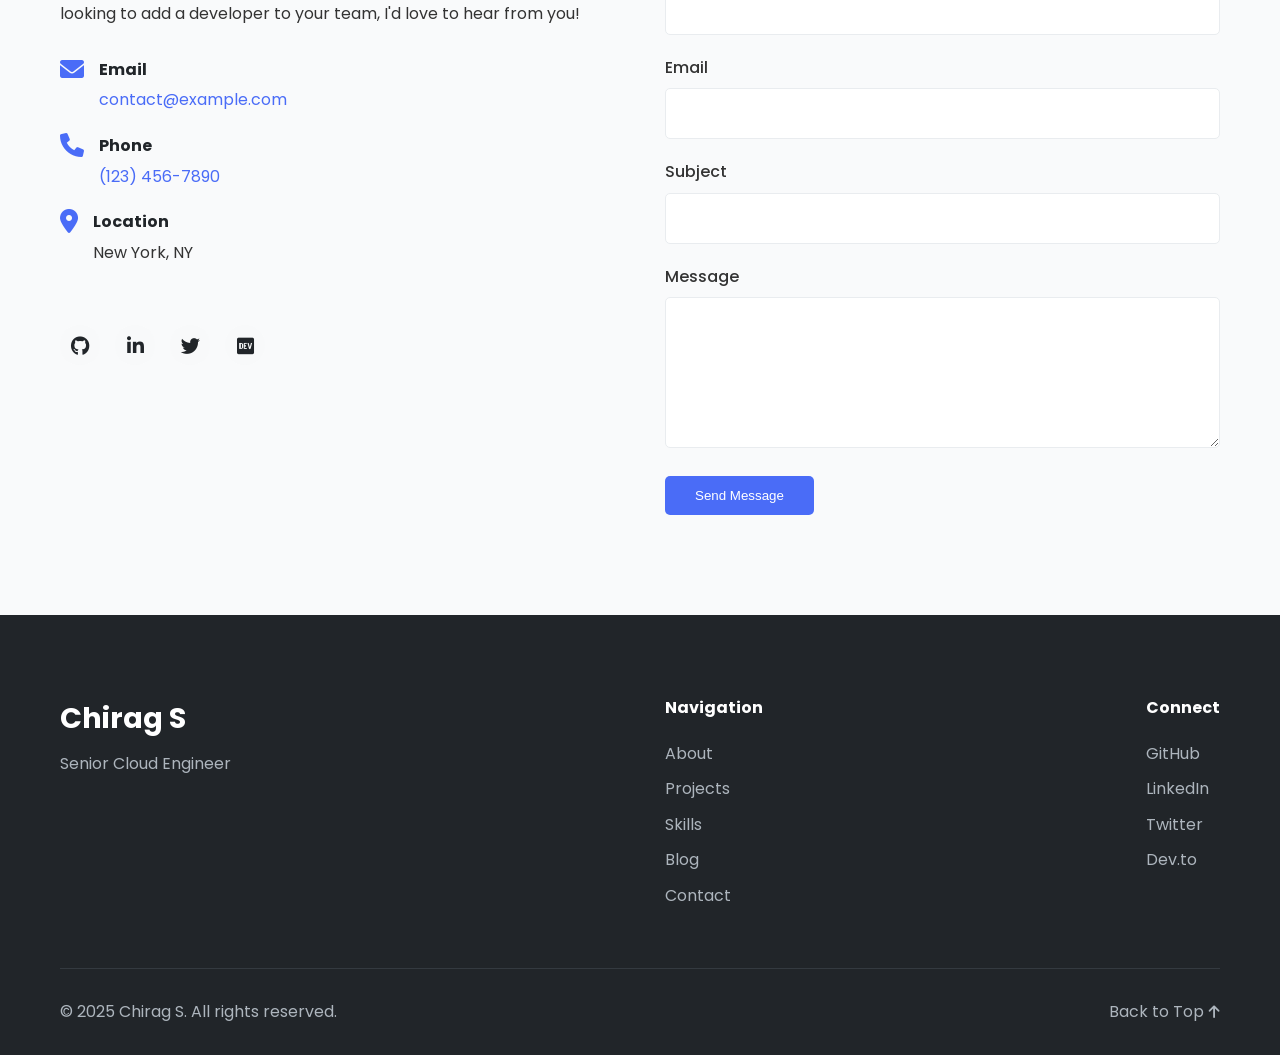
==== commit 415caeb4: "Remove identifiable information and make content generic" ====
--- a/index.html
+++ b/index.html
@@ -16,7 +16,7 @@
         <div class="container">
             <div class="logo">
                 <h1>Chirag S</h1>
-                <p class="tagline">Software Dev Engineer II at Amazon</p>
+                <p class="tagline">Senior Cloud Engineer</p>
             </div>
             <nav>
                 <ul>
@@ -43,7 +43,7 @@
                 <div class="hero-text">
                     <h1>Hello, I'm <span>Chirag</span></h1>
                     <h2>I build cloud solutions and automation</h2>
-                    <p>I'm a Software Dev Engineer II at Amazon specializing in cloud architecture, AWS services, and automation. With expertise in IoT, DevOps, and MLOps, I focus on creating scalable and secure solutions.</p>
+                    <p>I'm a Senior Cloud Engineer specializing in cloud architecture, AWS services, and automation. With expertise in IoT, DevOps, and MLOps, I focus on creating scalable and secure solutions.</p>
                     <div class="cta-buttons">
                         <a href="#projects" class="btn primary">View My Work</a>
                         <a href="#contact" class="btn secondary">Get In Touch</a>
@@ -65,9 +65,9 @@
                     <img src="images/about.jpg" alt="Chirag S working">
                 </div>
                 <div class="about-text">
-                    <p>I'm a passionate Software Dev Engineer II at Amazon with a background in cloud architecture, IoT, and automation. With over 7 years of experience in AWS technologies, I've worked on projects ranging from cloud infrastructure automation to MLOps frameworks and IoT platforms.</p>
+                    <p>I'm a passionate Senior Cloud Engineer with a background in cloud architecture, IoT, and automation. With over 7 years of experience in AWS technologies, I've worked on projects ranging from cloud infrastructure automation to MLOps frameworks and IoT platforms.</p>
                     <p>My approach combines technical expertise with a deep understanding of business needs. I specialize in developing scalable cloud solutions and microservices architectures, with a focus on AWS services, DevOps practices, and security best practices.</p>
-                    <p>I hold six AWS certifications including Solutions Architect Professional and Security Specialty, and have been recognized as AWS ProServe India MVP of the Year 2020.</p>
+                    <p>I hold six AWS certifications including Solutions Architect Professional and Security Specialty, and have been recognized with multiple awards for my contributions to cloud engineering projects.</p>
                     <div class="about-details">
                         <div class="detail">
                             <i class="fas fa-graduation-cap"></i>
@@ -107,8 +107,8 @@
                         <img src="images/project1.jpg" alt="Project 1">
                     </div>
                     <div class="project-content">
-                        <h3>Cloud Architected Network Automation</h3>
-                        <p>Automated 97% of manual tasks in the CAN region build process, reducing build time from 8 weeks to 2 weeks.</p>
+                        <h3>Cloud Network Automation</h3>
+                        <p>Automated 97% of manual tasks in the regional network build process, reducing build time from 8 weeks to 2 weeks.</p>
                         <div class="project-tech">
                             <span>AWS</span>
                             <span>Python</span>
@@ -127,8 +127,8 @@
                         <img src="images/project2.jpg" alt="Project 2">
                     </div>
                     <div class="project-content">
-                        <h3>Centralized Egress VPC Architecture</h3>
-                        <p>Designed and implemented architecture utilizing AWS Network Firewall, NAT Gateways, and Internet Gateways, supporting up to 1 Tbps of internet traffic per region.</p>
+                        <h3>Enterprise VPC Architecture</h3>
+                        <p>Designed and implemented architecture utilizing network firewalls, NAT Gateways, and Internet Gateways, supporting up to 1 Tbps of internet traffic per region.</p>
                         <div class="project-tech">
                             <span>AWS</span>
                             <span>Network Architecture</span>
@@ -147,7 +147,7 @@
                         <img src="images/project3.jpg" alt="Project 3">
                     </div>
                     <div class="project-content">
-                        <h3>MLOps Framework for Sony Pictures</h3>
+                        <h3>MLOps Framework for Media Industry</h3>
                         <p>Architected a foundational MLOps framework improving model production time by 97%, reducing monitoring costs by 70%, and enhancing operational efficiency by 83%.</p>
                         <div class="project-tech">
                             <span>AWS</span>
@@ -164,20 +164,20 @@
             
             <!-- Case Study -->
             <div class="case-study">
-                <h3>Featured Case Study: Multi-Control Tower Customization Framework</h3>
+                <h3>Featured Case Study: Multi-Account Security Framework</h3>
                 <div class="case-study-content">
                     <div class="case-study-image">
-                        <img src="images/case-study.jpg" alt="Multi-Control Tower Customization Framework">
+                        <img src="images/case-study.jpg" alt="Multi-Account Security Framework">
                     </div>
                     <div class="case-study-text">
                         <h4>The Challenge</h4>
-                        <p>Genpact needed to migrate 3,300 servers across 10 data centers to AWS by 2022, requiring a secure and automated approach to manage multiple AWS Control Tower environments with consistent security controls.</p>
+                        <p>A global IT services company needed to migrate 3,300+ servers across multiple data centers to AWS, requiring a secure and automated approach to manage multiple AWS accounts with consistent security controls.</p>
                         
                         <h4>My Role</h4>
-                        <p>As the lead architect, I was responsible for designing and implementing a Multi-Control Tower Customization Framework that would enable the deployment of over 100 security controls across multiple AWS environments.</p>
+                        <p>As the lead architect, I was responsible for designing and implementing a multi-account customization framework that would enable the deployment of over 100 security controls across multiple AWS environments.</p>
                         
                         <h4>The Solution</h4>
-                        <p>I developed a comprehensive framework using AWS Config, CloudFormation Guard rules spanning 25 services, and Systems Manager Automation documents. This solution automated the deployment and enforcement of security controls across all Control Tower environments.</p>
+                        <p>I developed a comprehensive framework using AWS Config, CloudFormation Guard rules spanning 25 services, and Systems Manager Automation documents. This solution automated the deployment and enforcement of security controls across all environments.</p>
                         
                         <h4>Results</h4>
                         <p>The framework successfully facilitated the migration of 30+ workloads to AWS, improved security posture through automated compliance checks, and reduced implementation time by 240%. The solution was later adopted as a standard approach for similar migrations.</p>
@@ -309,7 +309,7 @@
                         <img src="images/testimonial1.jpg" alt="Sarah Johnson">
                         <div>
                             <h4>Sarah Johnson</h4>
-                            <p>Product Manager, TechCorp</p>
+                            <p>Product Manager, Technology Company</p>
                         </div>
                     </div>
                 </div>
@@ -322,7 +322,7 @@
                         <img src="images/testimonial2.jpg" alt="Michael Chen">
                         <div>
                             <h4>Michael Chen</h4>
-                            <p>CTO, StartupX</p>
+                            <p>CTO, Tech Startup</p>
                         </div>
                     </div>
                 </div>
@@ -335,7 +335,7 @@
                         <img src="images/testimonial3.jpg" alt="Emily Rodriguez">
                         <div>
                             <h4>Emily Rodriguez</h4>
-                            <p>Marketing Director, GrowthBiz</p>
+                            <p>Marketing Director, Growth Company</p>
                         </div>
                     </div>
                 </div>
@@ -408,7 +408,7 @@
                             <i class="fas fa-envelope"></i>
                             <div>
                                 <h4>Email</h4>
-                                <a href="mailto:chirag@chirag.chirag">chirag@chirag.chirag</a>
+                                <a href="mailto:contact@example.com">contact@example.com</a>
                             </div>
                         </div>
                         
@@ -472,7 +472,7 @@
             <div class="footer-content">
                 <div class="footer-logo">
                     <h3>Chirag S</h3>
-                    <p>Software Engineer & Problem Solver</p>
+                    <p>Senior Cloud Engineer</p>
                 </div>
                 
                 <div class="footer-links">
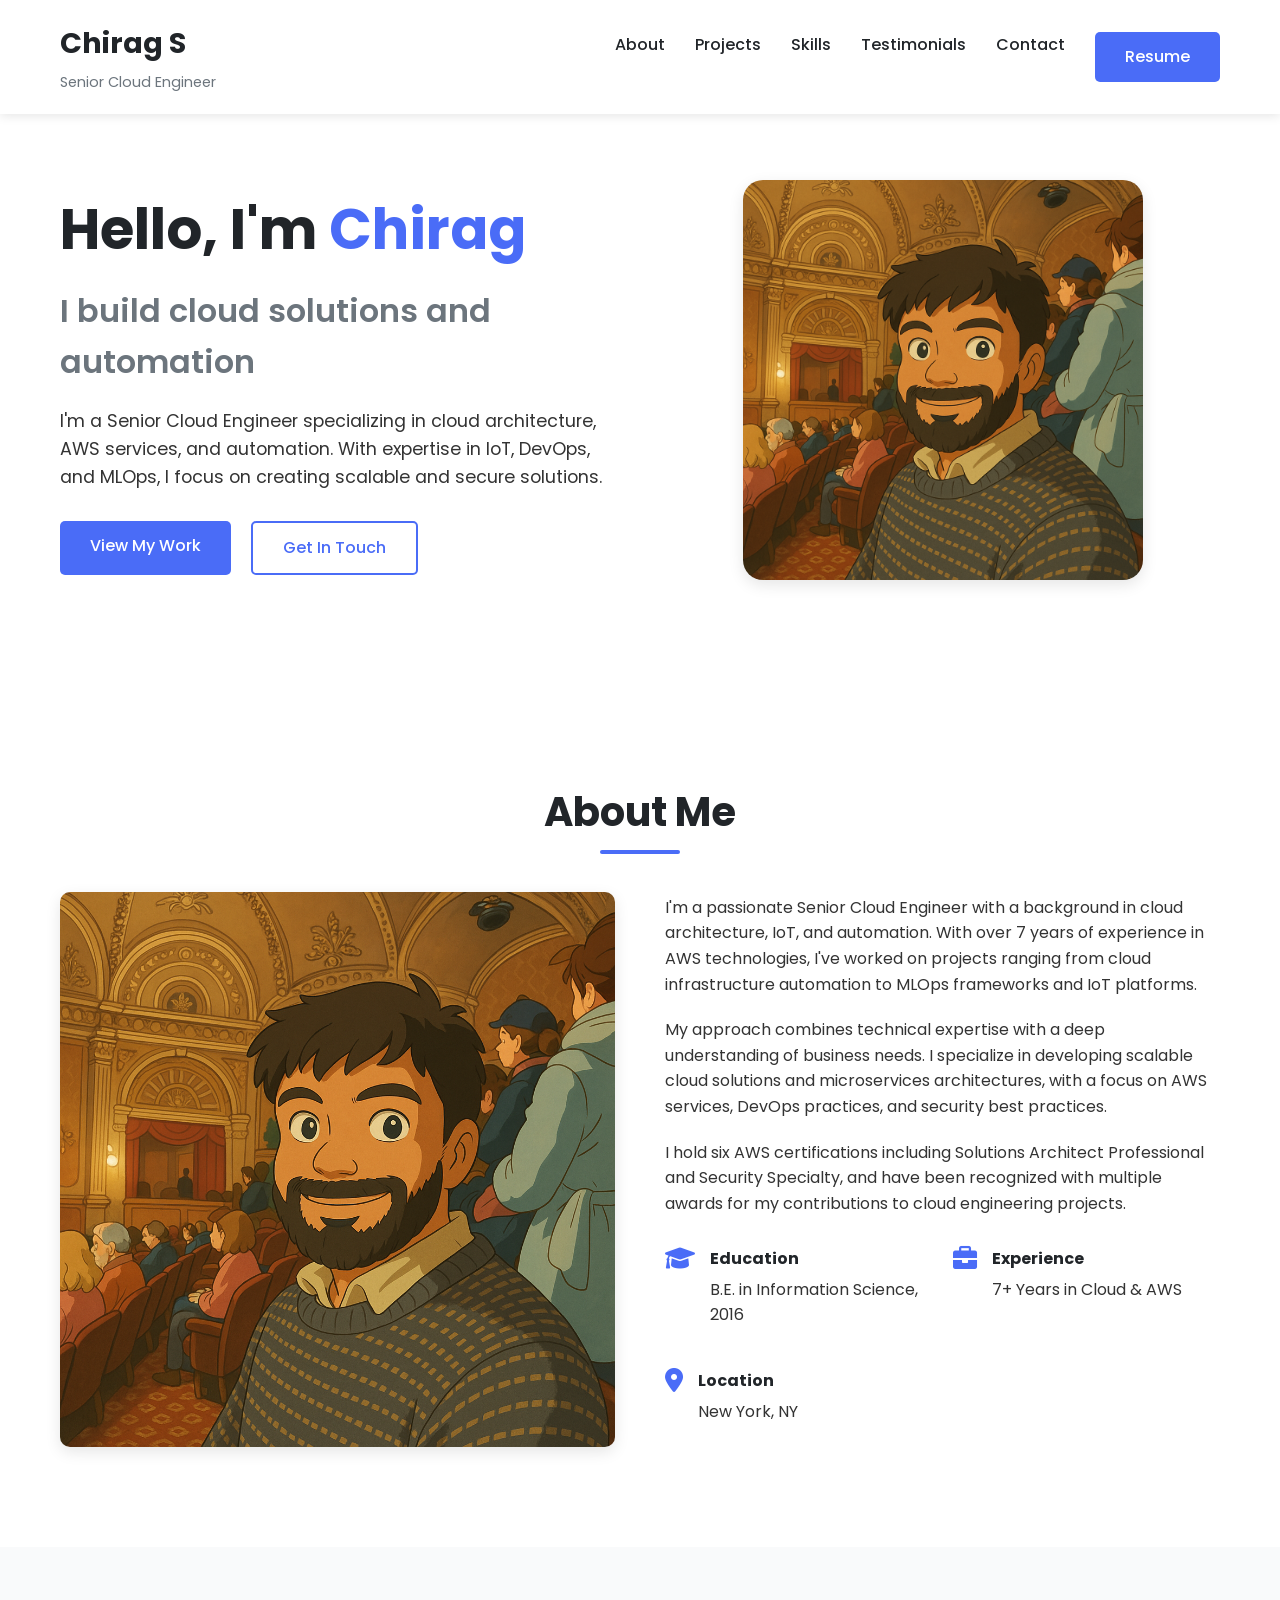
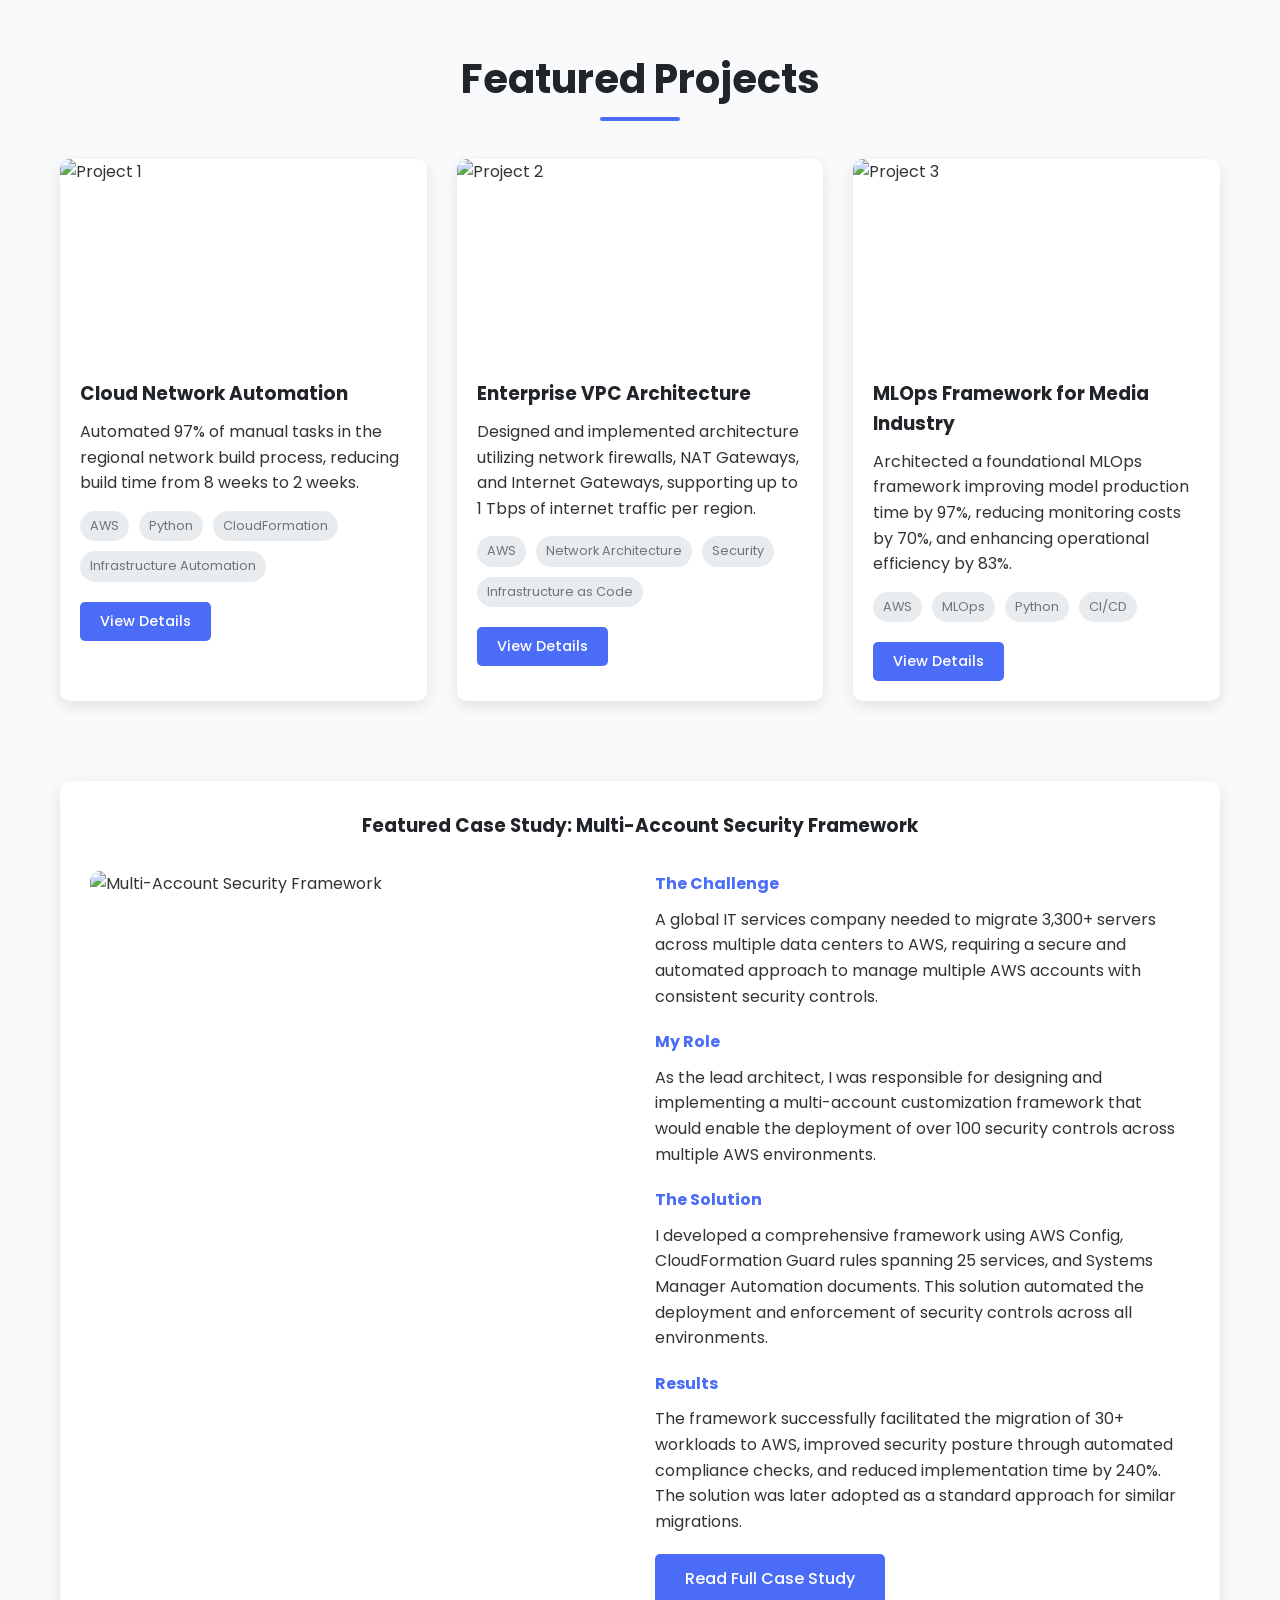
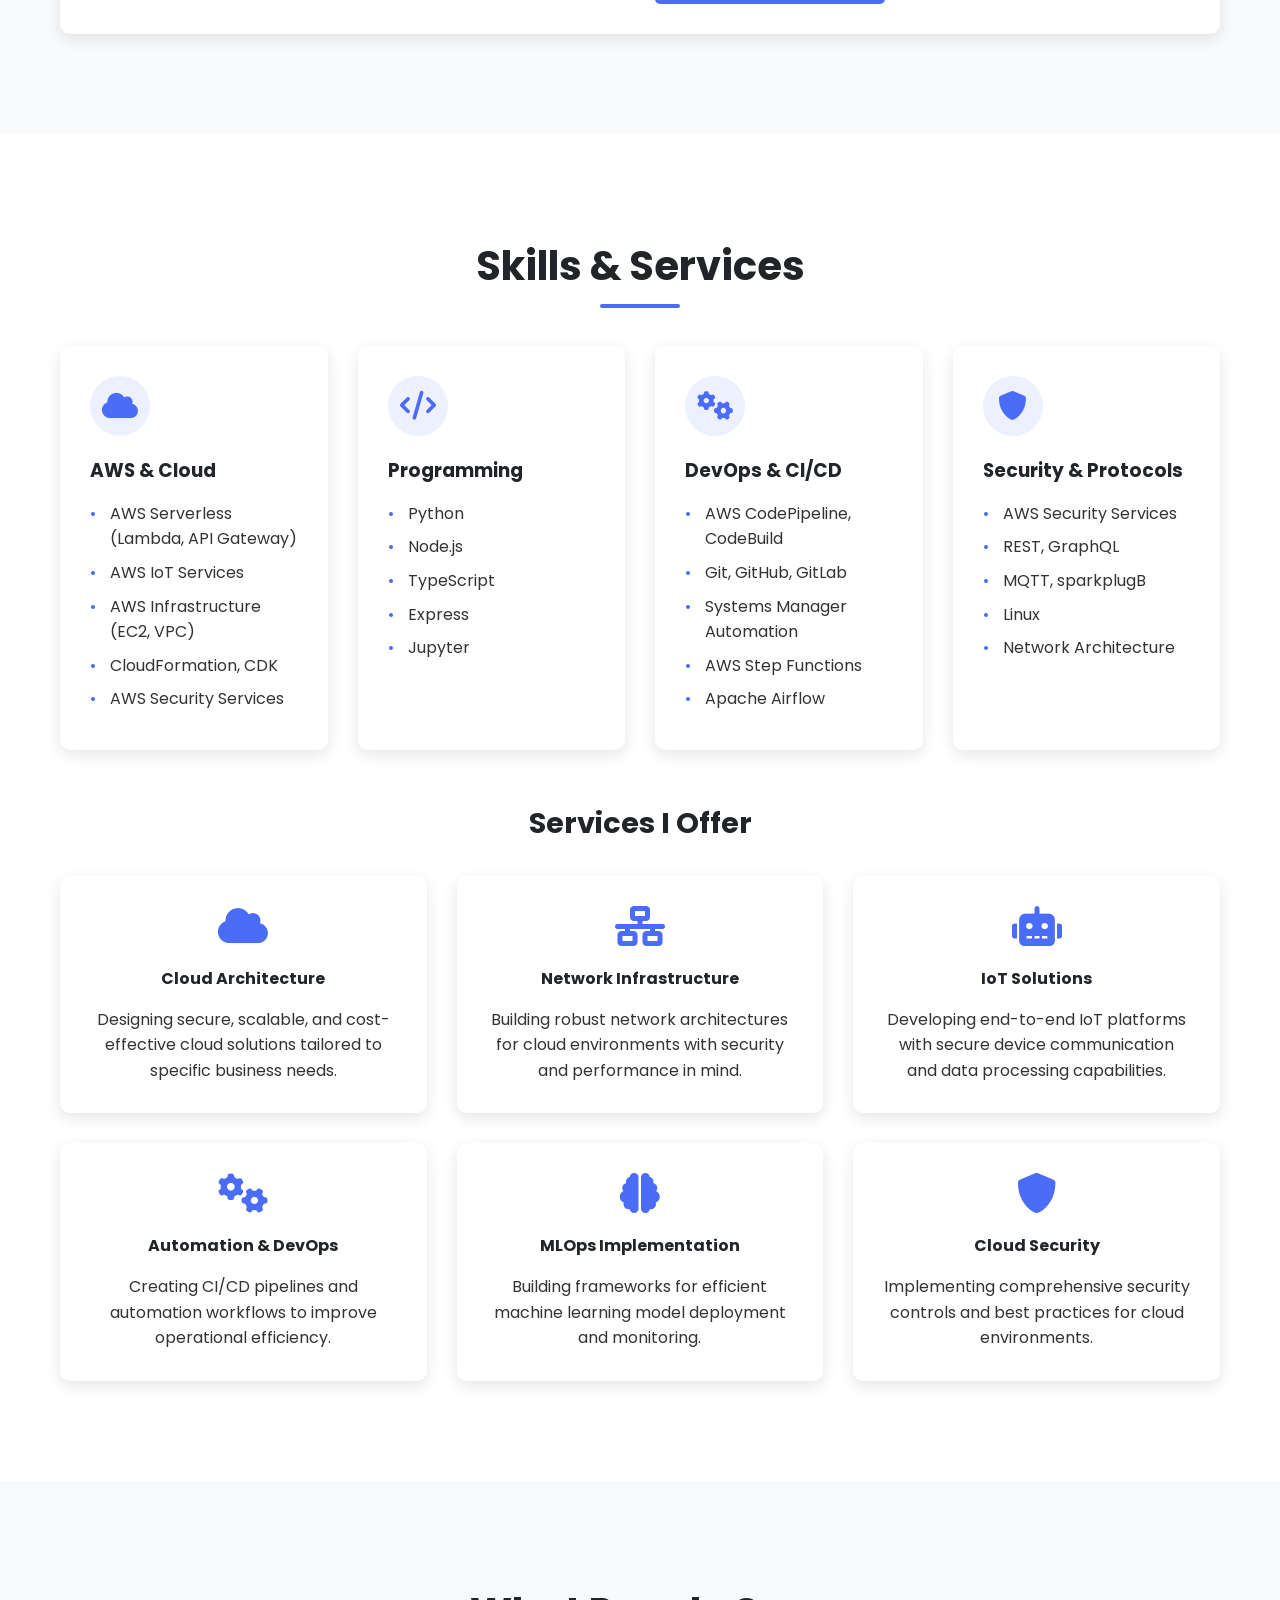
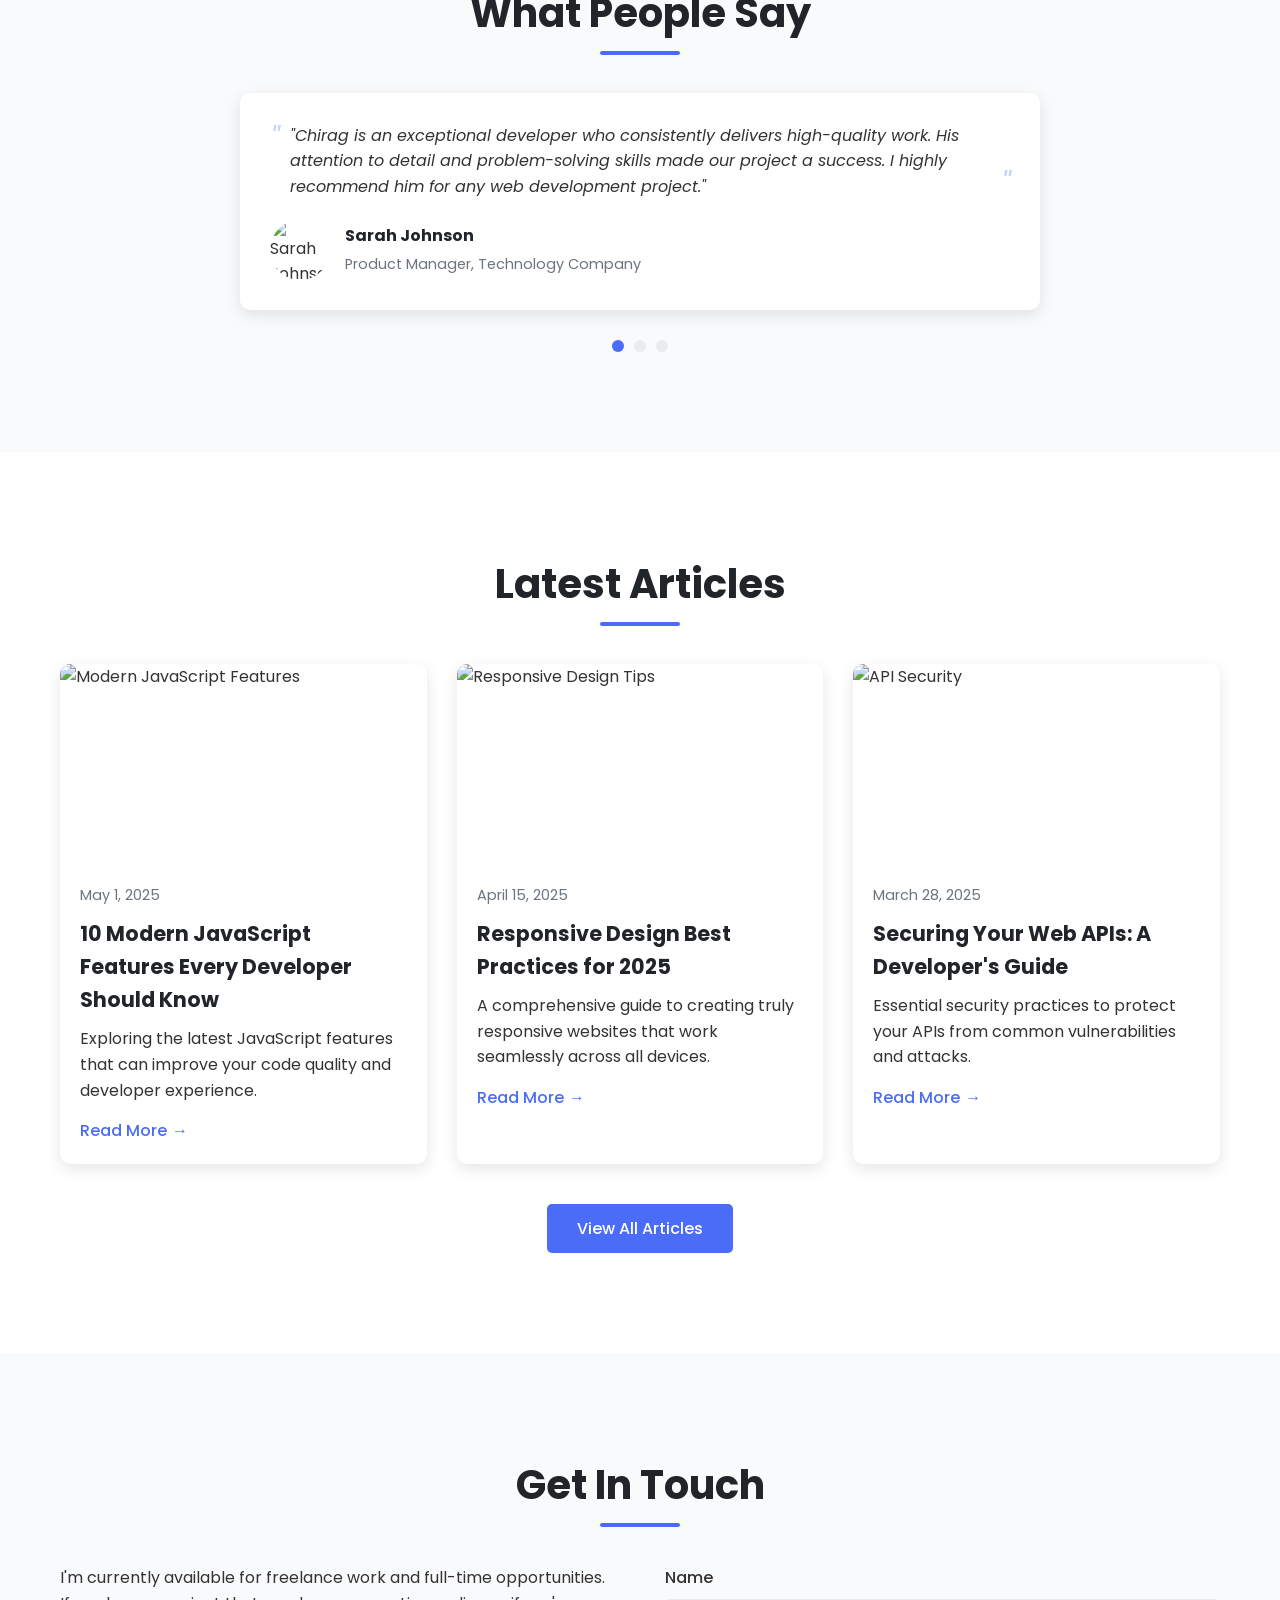
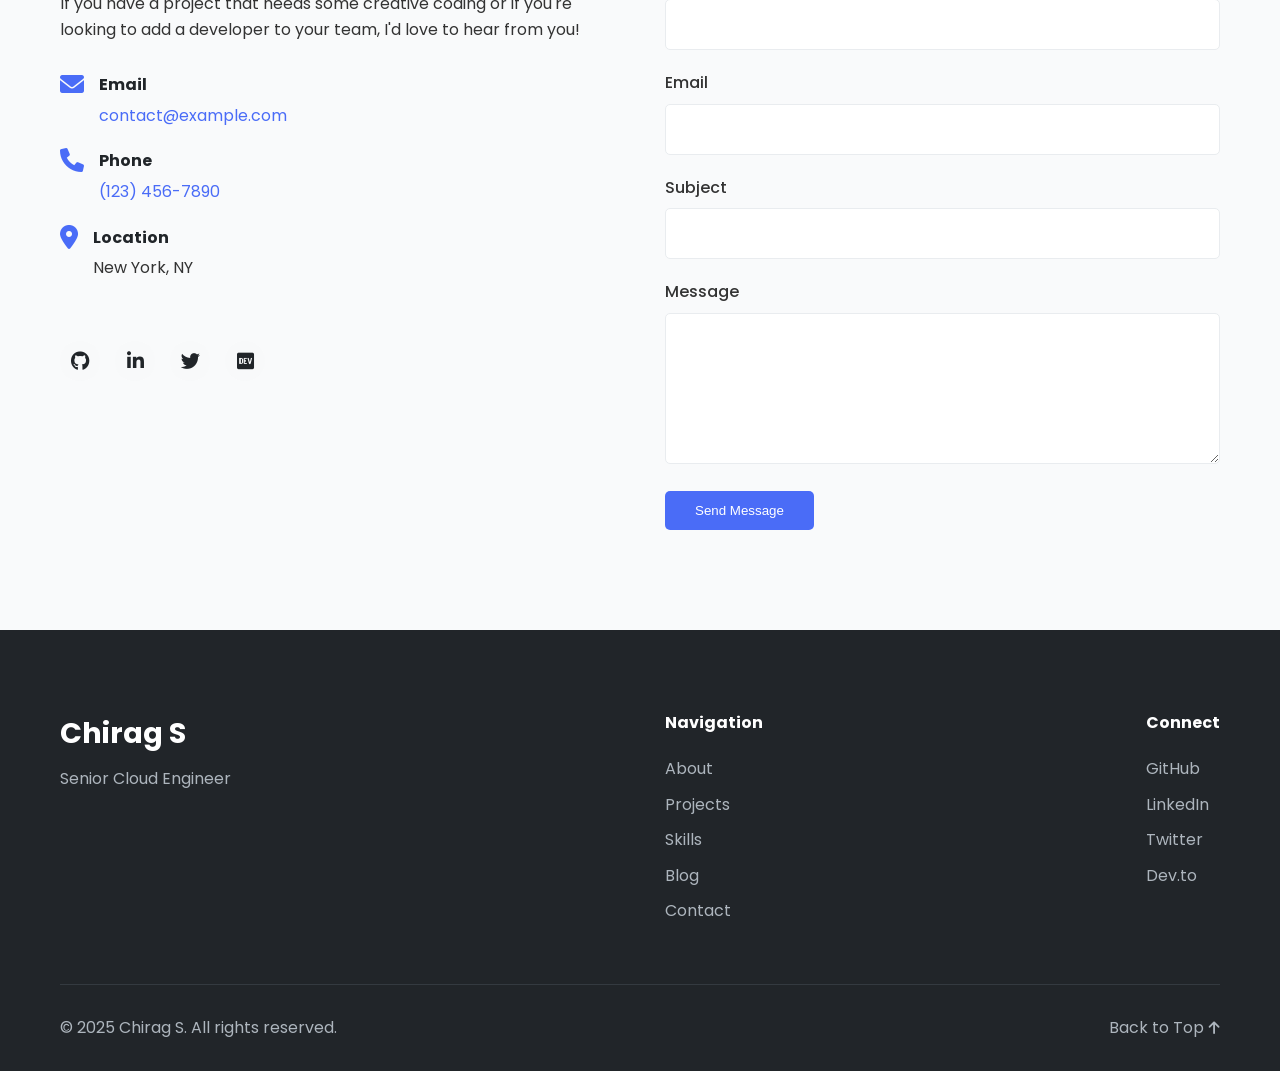
==== commit 6077b4c0: "Update website with personal cartoon image" ====
--- a/index.html
+++ b/index.html
@@ -50,7 +50,7 @@
                     </div>
                 </div>
                 <div class="hero-image">
-                    <img src="images/profile.jpg" alt="Chirag S">
+                    <img src="images/randomCartoonThatisMe.png" alt="Chirag S">
                 </div>
             </div>
         </div>
@@ -62,7 +62,7 @@
             <h2 class="section-title">About Me</h2>
             <div class="about-content">
                 <div class="about-image">
-                    <img src="images/about.jpg" alt="Chirag S working">
+                    <img src="images/randomCartoonThatisMe.png" alt="Chirag S working">
                 </div>
                 <div class="about-text">
                     <p>I'm a passionate Senior Cloud Engineer with a background in cloud architecture, IoT, and automation. With over 7 years of experience in AWS technologies, I've worked on projects ranging from cloud infrastructure automation to MLOps frameworks and IoT platforms.</p>
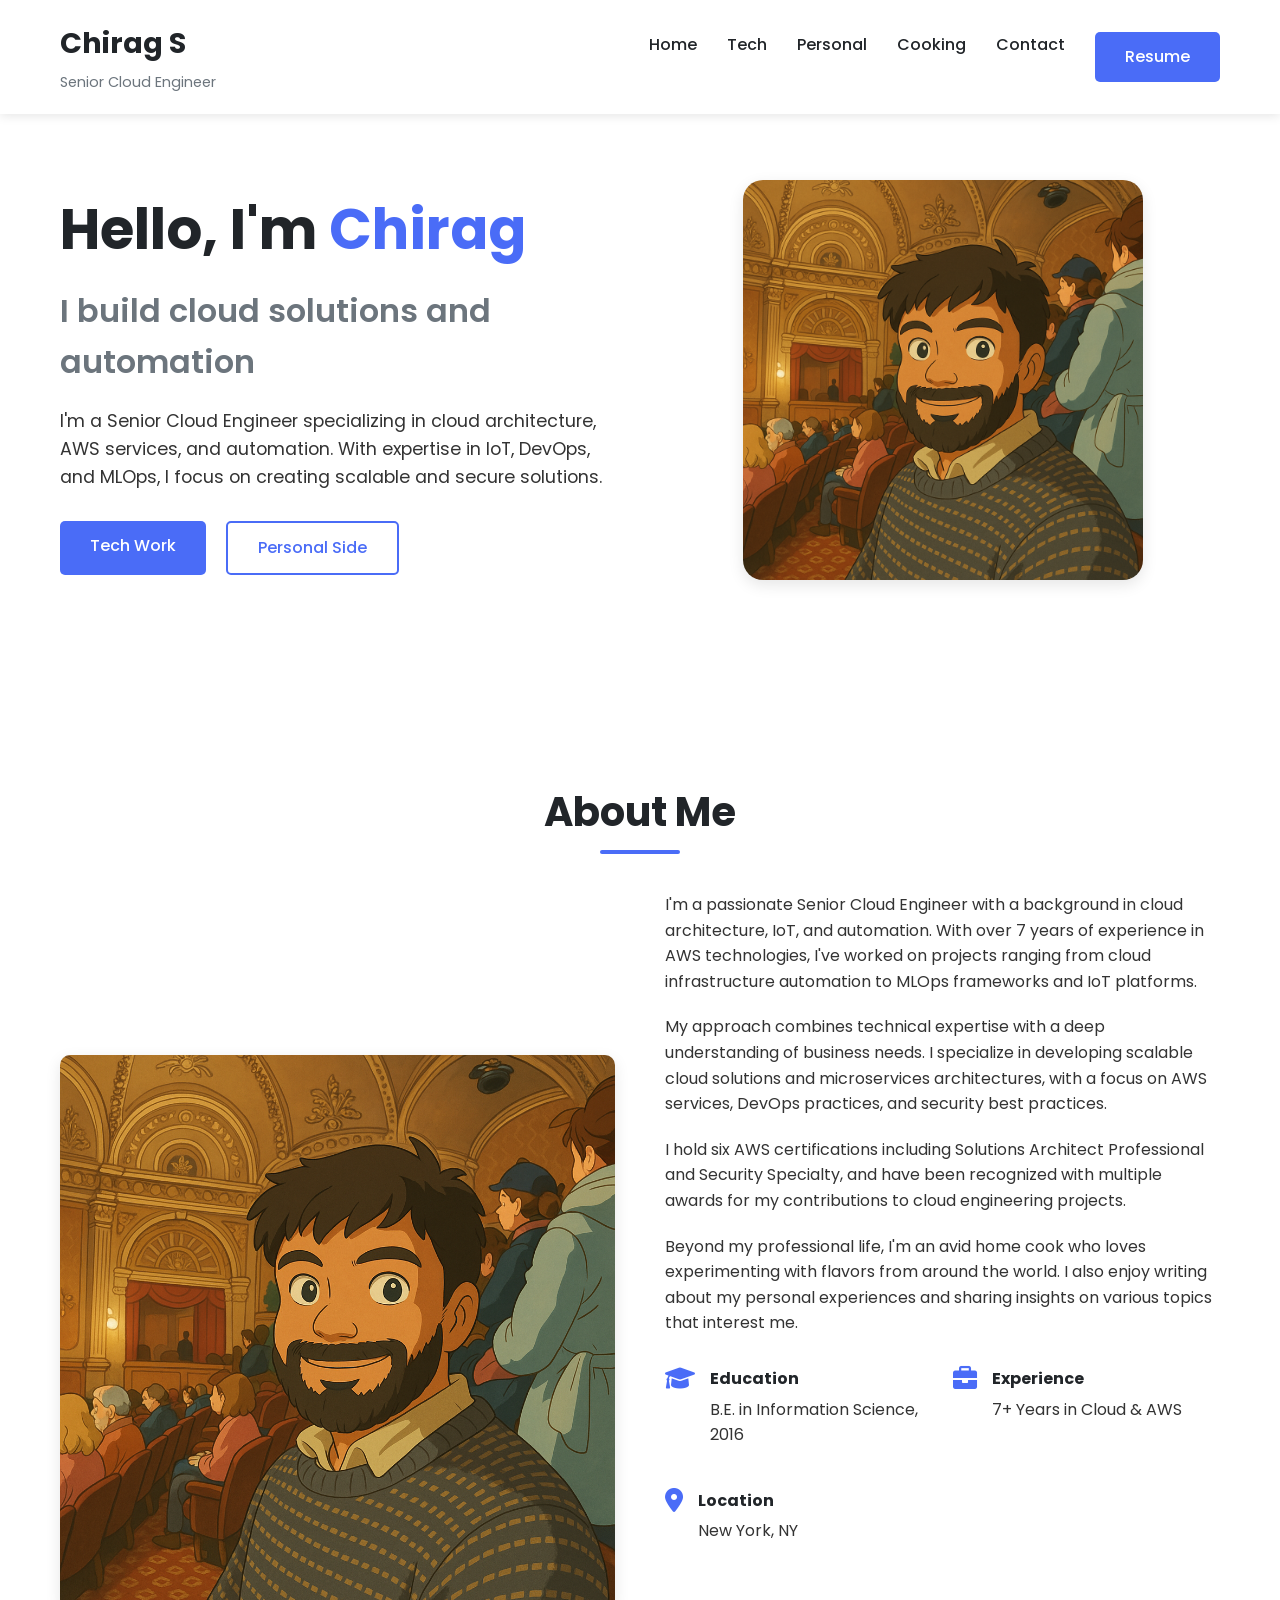
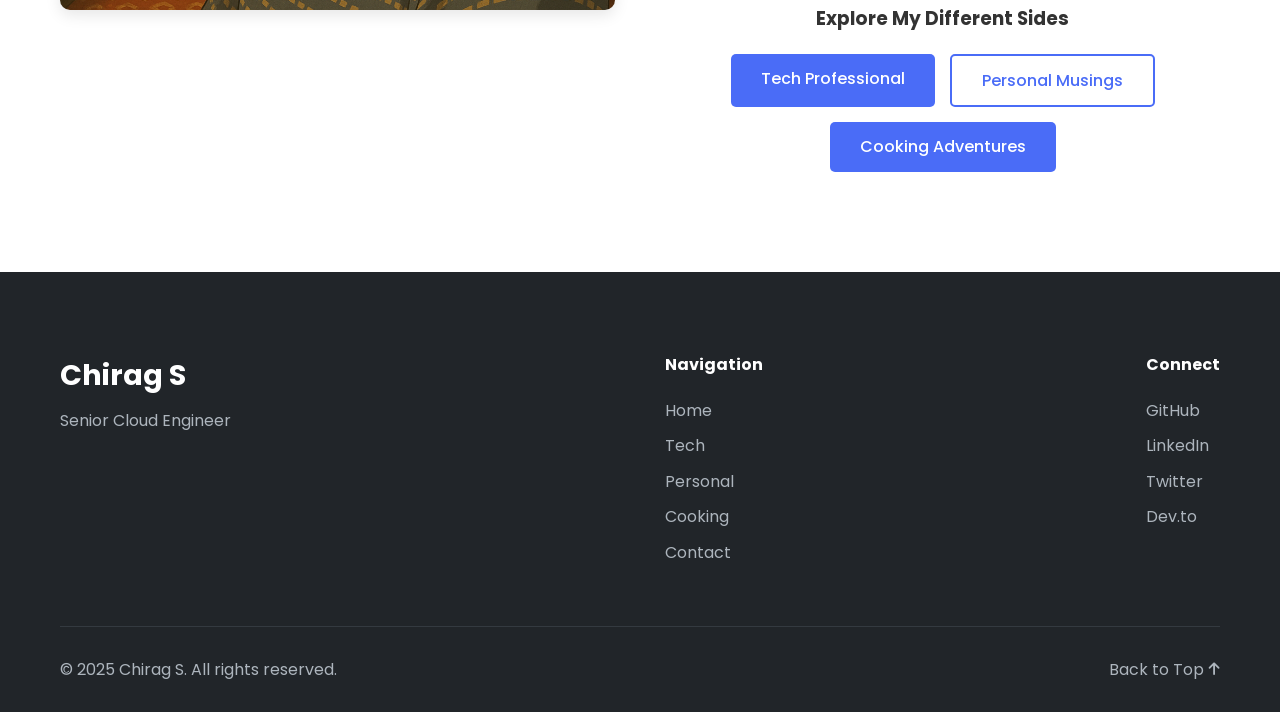
==== commit 0b993caf: "Restructure website with persona pages: tech, personal, cooking, and contact" ====
--- a/index.html
+++ b/index.html
@@ -3,7 +3,7 @@
 <head>
     <meta charset="UTF-8">
     <meta name="viewport" content="width=device-width, initial-scale=1.0">
-    <title>Chirag S | Portfolio</title>
+    <title>Chirag S | Personal Website</title>
     <link rel="stylesheet" href="css/style.css">
     <link rel="stylesheet" href="https://cdnjs.cloudflare.com/ajax/libs/font-awesome/6.0.0/css/all.min.css">
     <link rel="preconnect" href="https://fonts.googleapis.com">
@@ -20,11 +20,11 @@
             </div>
             <nav>
                 <ul>
-                    <li><a href="#about">About</a></li>
-                    <li><a href="#projects">Projects</a></li>
-                    <li><a href="#skills">Skills</a></li>
-                    <li><a href="#testimonials">Testimonials</a></li>
-                    <li><a href="#contact">Contact</a></li>
+                    <li><a href="index.html">Home</a></li>
+                    <li><a href="tech.html">Tech</a></li>
+                    <li><a href="personal.html">Personal</a></li>
+                    <li><a href="cooking.html">Cooking</a></li>
+                    <li><a href="contact.html">Contact</a></li>
                     <li><a href="resume.pdf" class="btn" target="_blank">Resume</a></li>
                 </ul>
                 <div class="hamburger">
@@ -45,8 +45,8 @@
                     <h2>I build cloud solutions and automation</h2>
                     <p>I'm a Senior Cloud Engineer specializing in cloud architecture, AWS services, and automation. With expertise in IoT, DevOps, and MLOps, I focus on creating scalable and secure solutions.</p>
                     <div class="cta-buttons">
-                        <a href="#projects" class="btn primary">View My Work</a>
-                        <a href="#contact" class="btn secondary">Get In Touch</a>
+                        <a href="tech.html" class="btn primary">Tech Work</a>
+                        <a href="personal.html" class="btn secondary">Personal Side</a>
                     </div>
                 </div>
                 <div class="hero-image">
@@ -68,6 +68,7 @@
                     <p>I'm a passionate Senior Cloud Engineer with a background in cloud architecture, IoT, and automation. With over 7 years of experience in AWS technologies, I've worked on projects ranging from cloud infrastructure automation to MLOps frameworks and IoT platforms.</p>
                     <p>My approach combines technical expertise with a deep understanding of business needs. I specialize in developing scalable cloud solutions and microservices architectures, with a focus on AWS services, DevOps practices, and security best practices.</p>
                     <p>I hold six AWS certifications including Solutions Architect Professional and Security Specialty, and have been recognized with multiple awards for my contributions to cloud engineering projects.</p>
+                    <p>Beyond my professional life, I'm an avid home cook who loves experimenting with flavors from around the world. I also enjoy writing about my personal experiences and sharing insights on various topics that interest me.</p>
                     <div class="about-details">
                         <div class="detail">
                             <i class="fas fa-graduation-cap"></i>
@@ -91,376 +92,14 @@
                             </div>
                         </div>
                     </div>
-                </div>
-            </div>
-        </div>
-    </section>
-
-    <!-- Projects Section -->
-    <section id="projects">
-        <div class="container">
-            <h2 class="section-title">Featured Projects</h2>
-            <div class="projects-grid">
-                <!-- Project 1 -->
-                <div class="project-card">
-                    <div class="project-image">
-                        <img src="images/project1.jpg" alt="Project 1">
-                    </div>
-                    <div class="project-content">
-                        <h3>Cloud Network Automation</h3>
-                        <p>Automated 97% of manual tasks in the regional network build process, reducing build time from 8 weeks to 2 weeks.</p>
-                        <div class="project-tech">
-                            <span>AWS</span>
-                            <span>Python</span>
-                            <span>CloudFormation</span>
-                            <span>Infrastructure Automation</span>
-                        </div>
-                        <div class="project-links">
-                            <a href="#" class="btn small">View Details</a>
+                    <div class="persona-links">
+                        <h3>Explore My Different Sides</h3>
+                        <div class="persona-buttons">
+                            <a href="tech.html" class="btn">Tech Professional</a>
+                            <a href="personal.html" class="btn secondary">Personal Musings</a>
+                            <a href="cooking.html" class="btn">Cooking Adventures</a>
                         </div>
                     </div>
-                </div>
-                
-                <!-- Project 2 -->
-                <div class="project-card">
-                    <div class="project-image">
-                        <img src="images/project2.jpg" alt="Project 2">
-                    </div>
-                    <div class="project-content">
-                        <h3>Enterprise VPC Architecture</h3>
-                        <p>Designed and implemented architecture utilizing network firewalls, NAT Gateways, and Internet Gateways, supporting up to 1 Tbps of internet traffic per region.</p>
-                        <div class="project-tech">
-                            <span>AWS</span>
-                            <span>Network Architecture</span>
-                            <span>Security</span>
-                            <span>Infrastructure as Code</span>
-                        </div>
-                        <div class="project-links">
-                            <a href="#" class="btn small">View Details</a>
-                        </div>
-                    </div>
-                </div>
-                
-                <!-- Project 3 -->
-                <div class="project-card">
-                    <div class="project-image">
-                        <img src="images/project3.jpg" alt="Project 3">
-                    </div>
-                    <div class="project-content">
-                        <h3>MLOps Framework for Media Industry</h3>
-                        <p>Architected a foundational MLOps framework improving model production time by 97%, reducing monitoring costs by 70%, and enhancing operational efficiency by 83%.</p>
-                        <div class="project-tech">
-                            <span>AWS</span>
-                            <span>MLOps</span>
-                            <span>Python</span>
-                            <span>CI/CD</span>
-                        </div>
-                        <div class="project-links">
-                            <a href="#" class="btn small">View Details</a>
-                        </div>
-                    </div>
-                </div>
-            </div>
-            
-            <!-- Case Study -->
-            <div class="case-study">
-                <h3>Featured Case Study: Multi-Account Security Framework</h3>
-                <div class="case-study-content">
-                    <div class="case-study-image">
-                        <img src="images/case-study.jpg" alt="Multi-Account Security Framework">
-                    </div>
-                    <div class="case-study-text">
-                        <h4>The Challenge</h4>
-                        <p>A global IT services company needed to migrate 3,300+ servers across multiple data centers to AWS, requiring a secure and automated approach to manage multiple AWS accounts with consistent security controls.</p>
-                        
-                        <h4>My Role</h4>
-                        <p>As the lead architect, I was responsible for designing and implementing a multi-account customization framework that would enable the deployment of over 100 security controls across multiple AWS environments.</p>
-                        
-                        <h4>The Solution</h4>
-                        <p>I developed a comprehensive framework using AWS Config, CloudFormation Guard rules spanning 25 services, and Systems Manager Automation documents. This solution automated the deployment and enforcement of security controls across all environments.</p>
-                        
-                        <h4>Results</h4>
-                        <p>The framework successfully facilitated the migration of 30+ workloads to AWS, improved security posture through automated compliance checks, and reduced implementation time by 240%. The solution was later adopted as a standard approach for similar migrations.</p>
-                        
-                        <a href="#" class="btn">Read Full Case Study</a>
-                    </div>
-                </div>
-            </div>
-        </div>
-    </section>
-
-    <!-- Skills Section -->
-    <section id="skills">
-        <div class="container">
-            <h2 class="section-title">Skills & Services</h2>
-            <div class="skills-content">
-                <div class="skills-categories">
-                    <div class="skill-category">
-                        <div class="category-icon">
-                            <i class="fas fa-cloud"></i>
-                        </div>
-                        <h3>AWS & Cloud</h3>
-                        <ul>
-                            <li>AWS Serverless (Lambda, API Gateway)</li>
-                            <li>AWS IoT Services</li>
-                            <li>AWS Infrastructure (EC2, VPC)</li>
-                            <li>CloudFormation, CDK</li>
-                            <li>AWS Security Services</li>
-                        </ul>
-                    </div>
-                    
-                    <div class="skill-category">
-                        <div class="category-icon">
-                            <i class="fas fa-code"></i>
-                        </div>
-                        <h3>Programming</h3>
-                        <ul>
-                            <li>Python</li>
-                            <li>Node.js</li>
-                            <li>TypeScript</li>
-                            <li>Express</li>
-                            <li>Jupyter</li>
-                        </ul>
-                    </div>
-                    
-                    <div class="skill-category">
-                        <div class="category-icon">
-                            <i class="fas fa-cogs"></i>
-                        </div>
-                        <h3>DevOps & CI/CD</h3>
-                        <ul>
-                            <li>AWS CodePipeline, CodeBuild</li>
-                            <li>Git, GitHub, GitLab</li>
-                            <li>Systems Manager Automation</li>
-                            <li>AWS Step Functions</li>
-                            <li>Apache Airflow</li>
-                        </ul>
-                    </div>
-                    
-                    <div class="skill-category">
-                        <div class="category-icon">
-                            <i class="fas fa-shield-alt"></i>
-                        </div>
-                        <h3>Security & Protocols</h3>
-                        <ul>
-                            <li>AWS Security Services</li>
-                            <li>REST, GraphQL</li>
-                            <li>MQTT, sparkplugB</li>
-                            <li>Linux</li>
-                            <li>Network Architecture</li>
-                        </ul>
-                    </div>
-                </div>
-                
-                <div class="services">
-                    <h3>Services I Offer</h3>
-                    <div class="services-grid">
-                        <div class="service">
-                            <i class="fas fa-cloud"></i>
-                            <h4>Cloud Architecture</h4>
-                            <p>Designing secure, scalable, and cost-effective cloud solutions tailored to specific business needs.</p>
-                        </div>
-                        
-                        <div class="service">
-                            <i class="fas fa-network-wired"></i>
-                            <h4>Network Infrastructure</h4>
-                            <p>Building robust network architectures for cloud environments with security and performance in mind.</p>
-                        </div>
-                        
-                        <div class="service">
-                            <i class="fas fa-robot"></i>
-                            <h4>IoT Solutions</h4>
-                            <p>Developing end-to-end IoT platforms with secure device communication and data processing capabilities.</p>
-                        </div>
-                        
-                        <div class="service">
-                            <i class="fas fa-cogs"></i>
-                            <h4>Automation & DevOps</h4>
-                            <p>Creating CI/CD pipelines and automation workflows to improve operational efficiency.</p>
-                        </div>
-                        
-                        <div class="service">
-                            <i class="fas fa-brain"></i>
-                            <h4>MLOps Implementation</h4>
-                            <p>Building frameworks for efficient machine learning model deployment and monitoring.</p>
-                        </div>
-                        
-                        <div class="service">
-                            <i class="fas fa-shield-alt"></i>
-                            <h4>Cloud Security</h4>
-                            <p>Implementing comprehensive security controls and best practices for cloud environments.</p>
-                        </div>
-                    </div>
-                </div>
-            </div>
-        </div>
-    </section>
-
-    <!-- Testimonials Section -->
-    <section id="testimonials">
-        <div class="container">
-            <h2 class="section-title">What People Say</h2>
-            <div class="testimonials-slider">
-                <div class="testimonial">
-                    <div class="testimonial-content">
-                        <p>"Chirag is an exceptional developer who consistently delivers high-quality work. His attention to detail and problem-solving skills made our project a success. I highly recommend him for any web development project."</p>
-                    </div>
-                    <div class="testimonial-author">
-                        <img src="images/testimonial1.jpg" alt="Sarah Johnson">
-                        <div>
-                            <h4>Sarah Johnson</h4>
-                            <p>Product Manager, Technology Company</p>
-                        </div>
-                    </div>
-                </div>
-                
-                <div class="testimonial">
-                    <div class="testimonial-content">
-                        <p>"Working with Chirag was a pleasure. He not only delivered exactly what we needed but also suggested improvements we hadn't considered. His technical expertise and communication skills are top-notch."</p>
-                    </div>
-                    <div class="testimonial-author">
-                        <img src="images/testimonial2.jpg" alt="Michael Chen">
-                        <div>
-                            <h4>Michael Chen</h4>
-                            <p>CTO, Tech Startup</p>
-                        </div>
-                    </div>
-                </div>
-                
-                <div class="testimonial">
-                    <div class="testimonial-content">
-                        <p>"Chirag transformed our outdated website into a modern, responsive platform that our customers love. He was professional, responsive, and delivered the project ahead of schedule. We'll definitely work with him again."</p>
-                    </div>
-                    <div class="testimonial-author">
-                        <img src="images/testimonial3.jpg" alt="Emily Rodriguez">
-                        <div>
-                            <h4>Emily Rodriguez</h4>
-                            <p>Marketing Director, Growth Company</p>
-                        </div>
-                    </div>
-                </div>
-            </div>
-            <div class="testimonial-dots">
-                <span class="dot active"></span>
-                <span class="dot"></span>
-                <span class="dot"></span>
-            </div>
-        </div>
-    </section>
-
-    <!-- Blog Section -->
-    <section id="blog">
-        <div class="container">
-            <h2 class="section-title">Latest Articles</h2>
-            <div class="blog-grid">
-                <div class="blog-card">
-                    <div class="blog-image">
-                        <img src="images/blog1.jpg" alt="Modern JavaScript Features">
-                    </div>
-                    <div class="blog-content">
-                        <div class="blog-date">May 1, 2025</div>
-                        <h3>10 Modern JavaScript Features Every Developer Should Know</h3>
-                        <p>Exploring the latest JavaScript features that can improve your code quality and developer experience.</p>
-                        <a href="#" class="read-more">Read More</a>
-                    </div>
-                </div>
-                
-                <div class="blog-card">
-                    <div class="blog-image">
-                        <img src="images/blog2.jpg" alt="Responsive Design Tips">
-                    </div>
-                    <div class="blog-content">
-                        <div class="blog-date">April 15, 2025</div>
-                        <h3>Responsive Design Best Practices for 2025</h3>
-                        <p>A comprehensive guide to creating truly responsive websites that work seamlessly across all devices.</p>
-                        <a href="#" class="read-more">Read More</a>
-                    </div>
-                </div>
-                
-                <div class="blog-card">
-                    <div class="blog-image">
-                        <img src="images/blog3.jpg" alt="API Security">
-                    </div>
-                    <div class="blog-content">
-                        <div class="blog-date">March 28, 2025</div>
-                        <h3>Securing Your Web APIs: A Developer's Guide</h3>
-                        <p>Essential security practices to protect your APIs from common vulnerabilities and attacks.</p>
-                        <a href="#" class="read-more">Read More</a>
-                    </div>
-                </div>
-            </div>
-            <div class="blog-cta">
-                <a href="#" class="btn">View All Articles</a>
-            </div>
-        </div>
-    </section>
-
-    <!-- Contact Section -->
-    <section id="contact">
-        <div class="container">
-            <h2 class="section-title">Get In Touch</h2>
-            <div class="contact-content">
-                <div class="contact-info">
-                    <p>I'm currently available for freelance work and full-time opportunities. If you have a project that needs some creative coding or if you're looking to add a developer to your team, I'd love to hear from you!</p>
-                    
-                    <div class="contact-methods">
-                        <div class="contact-method">
-                            <i class="fas fa-envelope"></i>
-                            <div>
-                                <h4>Email</h4>
-                                <a href="mailto:contact@example.com">contact@example.com</a>
-                            </div>
-                        </div>
-                        
-                        <div class="contact-method">
-                            <i class="fas fa-phone"></i>
-                            <div>
-                                <h4>Phone</h4>
-                                <a href="tel:+1234567890">(123) 456-7890</a>
-                            </div>
-                        </div>
-                        
-                        <div class="contact-method">
-                            <i class="fas fa-map-marker-alt"></i>
-                            <div>
-                                <h4>Location</h4>
-                                <p>New York, NY</p>
-                            </div>
-                        </div>
-                    </div>
-                    
-                    <div class="social-links">
-                        <a href="#" target="_blank"><i class="fab fa-github"></i></a>
-                        <a href="#" target="_blank"><i class="fab fa-linkedin-in"></i></a>
-                        <a href="#" target="_blank"><i class="fab fa-twitter"></i></a>
-                        <a href="#" target="_blank"><i class="fab fa-dev"></i></a>
-                    </div>
-                </div>
-                
-                <div class="contact-form">
-                    <form id="contactForm">
-                        <div class="form-group">
-                            <label for="name">Name</label>
-                            <input type="text" id="name" name="name" required>
-                        </div>
-                        
-                        <div class="form-group">
-                            <label for="email">Email</label>
-                            <input type="email" id="email" name="email" required>
-                        </div>
-                        
-                        <div class="form-group">
-                            <label for="subject">Subject</label>
-                            <input type="text" id="subject" name="subject" required>
-                        </div>
-                        
-                        <div class="form-group">
-                            <label for="message">Message</label>
-                            <textarea id="message" name="message" rows="5" required></textarea>
-                        </div>
-                        
-                        <button type="submit" class="btn primary">Send Message</button>
-                    </form>
                 </div>
             </div>
         </div>
@@ -479,11 +118,11 @@
                     <div class="footer-nav">
                         <h4>Navigation</h4>
                         <ul>
-                            <li><a href="#about">About</a></li>
-                            <li><a href="#projects">Projects</a></li>
-                            <li><a href="#skills">Skills</a></li>
-                            <li><a href="#blog">Blog</a></li>
-                            <li><a href="#contact">Contact</a></li>
+                            <li><a href="index.html">Home</a></li>
+                            <li><a href="tech.html">Tech</a></li>
+                            <li><a href="personal.html">Personal</a></li>
+                            <li><a href="cooking.html">Cooking</a></li>
+                            <li><a href="contact.html">Contact</a></li>
                         </ul>
                     </div>
                     
--- a/css/style.css
+++ b/css/style.css
@@ -3,6 +3,10 @@
     --primary-color: #4a6cf7;
     --secondary-color: #6c757d;
     --accent-color: #f72585;
+    --tech-color: #4a6cf7;
+    --personal-color: #f72585;
+    --cooking-color: #38b000;
+    --contact-color: #ff9e00;
     --light-color: #f8f9fa;
     --dark-color: #212529;
     --text-color: #333;
@@ -943,3 +947,145 @@
         gap: 30px;
     }
 }
+/* Additional Styles for Persona Pages */
+
+/* Hero Section Variations */
+.tech-hero {
+    background-color: rgba(74, 108, 247, 0.1);
+}
+
+.personal-hero {
+    background-color: rgba(247, 37, 133, 0.1);
+}
+
+.cooking-hero {
+    background-color: rgba(56, 176, 0, 0.1);
+}
+
+.contact-hero {
+    background-color: rgba(255, 158, 0, 0.1);
+}
+
+/* Persona-specific accent colors */
+.tech-hero h1 span {
+    color: var(--tech-color);
+}
+
+.personal-hero h1 span {
+    color: var(--personal-color);
+}
+
+.cooking-hero h1 span {
+    color: var(--cooking-color);
+}
+
+.contact-hero h1 span {
+    color: var(--contact-color);
+}
+
+/* Persona Links on Home Page */
+.persona-links {
+    margin-top: 40px;
+}
+
+.persona-links h3 {
+    margin-bottom: 20px;
+    text-align: center;
+}
+
+.persona-buttons {
+    display: flex;
+    flex-wrap: wrap;
+    gap: 15px;
+    justify-content: center;
+}
+
+/* Coming Soon Page Styles */
+.coming-soon-content {
+    display: flex;
+    gap: 50px;
+    align-items: center;
+    max-width: 900px;
+    margin: 0 auto;
+}
+
+.coming-soon-image {
+    flex: 1;
+}
+
+.coming-soon-image img {
+    border-radius: 10px;
+    box-shadow: var(--shadow);
+}
+
+.coming-soon-text {
+    flex: 1;
+}
+
+.coming-soon-text p {
+    margin-bottom: 20px;
+}
+
+.social-links-large {
+    display: flex;
+    flex-wrap: wrap;
+    gap: 20px;
+    margin: 30px 0;
+}
+
+.social-link {
+    display: flex;
+    align-items: center;
+    gap: 10px;
+    padding: 12px 20px;
+    background-color: #f8f9fa;
+    border-radius: 5px;
+    transition: var(--transition);
+}
+
+.social-link:hover {
+    background-color: var(--primary-color);
+    color: white;
+    transform: translateY(-3px);
+}
+
+.newsletter-signup {
+    margin-top: 40px;
+    padding: 25px;
+    background-color: #f8f9fa;
+    border-radius: 10px;
+}
+
+.newsletter-signup h3 {
+    margin-bottom: 15px;
+}
+
+.newsletter-signup .form-group {
+    display: flex;
+    gap: 10px;
+}
+
+.newsletter-signup input {
+    flex: 1;
+}
+
+/* Responsive adjustments for persona pages */
+@media (max-width: 992px) {
+    .coming-soon-content {
+        flex-direction: column;
+    }
+}
+
+@media (max-width: 768px) {
+    .persona-buttons {
+        flex-direction: column;
+    }
+    
+    .social-links-large {
+        flex-direction: column;
+    }
+    
+    .newsletter-signup .form-group {
+        flex-direction: column;
+    }
+}
